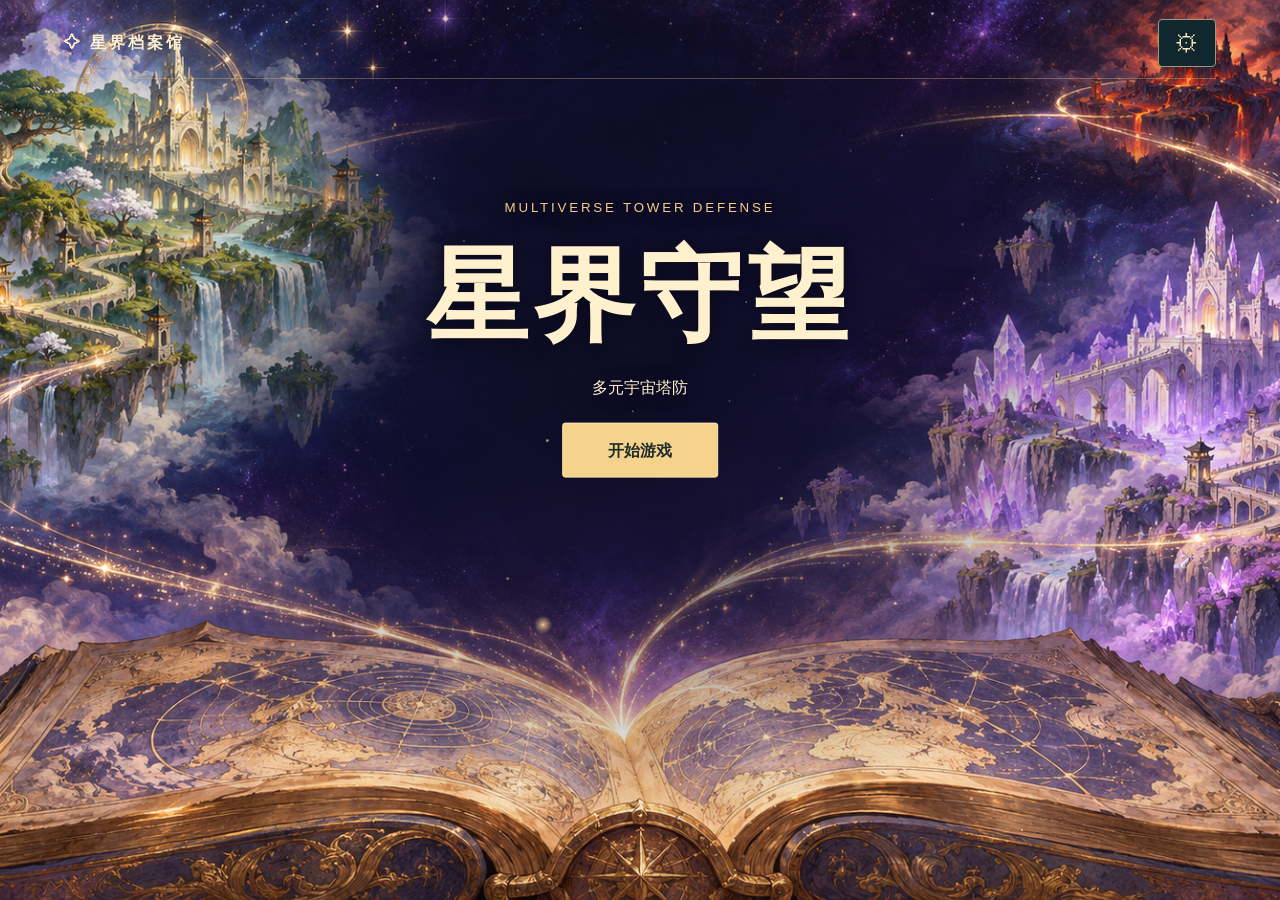
==== index.html @ bb1e2ad7 "将阴阳五行的十枚纹样与传统十天干对应" ====
<!doctype html>
<html lang="zh-CN"><meta charset="utf-8"><meta name="viewport" content="width=device-width,initial-scale=1"><title>星界守望 · 多元宇宙塔防</title>
<style>
*{box-sizing:border-box}body{margin:0;background:#0a1b20;color:#fff1ce;font:16px/1.6 "DM Sans","Microsoft YaHei",sans-serif}button{font:inherit;cursor:pointer}button:focus-visible,input:focus-visible{outline:3px solid #63d6ed;outline-offset:4px}main{position:relative;isolation:isolate;min-height:100svh;display:grid;align-items:center;padding:6rem clamp(1.5rem,8vw,9rem);background:radial-gradient(ellipse at 50% 42%,#090b20a8,transparent 62%),url(multiverse.png) center/cover,#13353b;perspective:1400px}header,footer{position:absolute;left:5%;right:5%;display:flex;justify-content:space-between;align-items:center;z-index:3}header{top:1.2rem;border-bottom:1px solid #d8bf8459;padding-bottom:.7rem;letter-spacing:.18em}header button,.navbtn{background:#10282d;color:#f7e7bd;border:1px solid #9d997e;border-radius:4px;padding:.45rem 1rem}header button{font-size:1.5rem;line-height:1.3}small{letter-spacing:.21em;color:#f2ce87}h1,h2{font-family:"STSong","SimSun",serif;line-height:1.12}h1{font-size:clamp(3.6rem,8vw,8rem);margin:.2em 0;letter-spacing:.05em}h2{font-size:clamp(2.6rem,6vw,5rem);margin:.2em 0}.start{background:#f6d38d;color:#202c2b;padding:.85rem 2.8rem;border:1px solid #ffe6ac;border-radius:3px;font-weight:bold;margin-top:1rem}footer{bottom:1rem;font:13px monospace;letter-spacing:.15em}.book{position:relative;padding:clamp(1.5rem,5vw,5rem);border:3px double #998250;box-shadow:6px 6px #aaa08a,10px 10px #37372e,0 15px 60px #0008;background:linear-gradient(90deg,#a99570,#e7dab8 3%,#f3e8c9 47%,#d6c6a1 50%,#eddfbc 52%,#ede2c6);color:#253b38;min-height:55svh;display:grid;align-content:center}.book small{color:#665437}.entry{border:0;border-block:1px solid #96886b;background:transparent;color:inherit;text-align:left;padding:1rem 0;font-size:1.2rem}.illustrated{background:linear-gradient(90deg,#082129eb,transparent),url(science-era.png) center/cover;color:#fff1ce}.illustrated small{color:#ead29d}.navbtn:disabled{opacity:.4;cursor:default}dialog{background:#132e32;color:#f4e4c3;border:1px solid #bc9d67;width:min(90vw,360px);padding:1.7rem}dialog::backdrop{background:#07171dcc}dialog label{display:block;margin:1rem 0}input{width:100%;accent-color:#efc77c}output{float:right}dialog h2{font-size:2rem}[hidden]{display:none!important}@media(prefers-reduced-motion:reduce){*{animation:none!important}}@media(max-width:520px){main{background-position:63% center}.book{min-height:58svh}footer{bottom:1.5rem}}
#subjects{display:grid;grid-template-columns:repeat(2,minmax(0,1fr));gap:.6rem;max-width:33rem;margin:0}#subjects div{background:#09252de6;padding:.5rem .8rem;border-left:2px solid #d7bc7e}dt{color:#f2d28e}dd{margin:0;font-size:.87rem}.illustrated p{max-width:31rem;text-shadow:0 1px 4px #000}

#cover{text-align:center}.titles{position:absolute;bottom:calc(50% + 2.7rem);left:0;right:0;text-shadow:0 2px 18px #080919}.titles p{margin:.4rem}#start{position:absolute;left:50%;top:50%;transform:translate(-50%,-50%);margin:0;white-space:nowrap}
.book{border-radius:2% 4% 3% 2% / 3% 2% 3% 2%;box-shadow:0 3px #d6c8aa,0 5px #786750,0 7px #ddcfac,0 10px #463625,0 13px #302137,0 24px 38px #100c22aa}
#turnsheet{position:absolute;inset:0;width:100%;height:100%;pointer-events:none}
@media(max-height:500px){.titles h1{font-size:2.1rem}.titles small{display:none}.titles{bottom:calc(50% + 1.7rem)}}
.book.old-page{position:absolute;inset:0;min-height:0;box-shadow:none;pointer-events:none} .binding{place-content:center;background:linear-gradient(105deg,#1b1830,#36354e,#221b30);color:#efdcab;font:clamp(2rem,5vw,4rem) serif;border:5px double #9c8358}.old-page dl{display:grid;grid-template-columns:1fr 1fr;max-width:33rem;gap:.6rem;margin:0}.old-page dl div{background:#09252de6;padding:.5rem .8rem;border-left:2px solid #d7bc7e}
.wuxing{background:linear-gradient(90deg,#101e25ed 0%,#162a3270 50%,transparent 82%),url(yin-yang.png) center/cover;color:#fff0d3}.wuxing small{color:#f0c782}.wuxing p{max-width:27rem;text-shadow:0 1px 5px #122}.entry+.entry{border-top:0}

.book{padding-bottom:5.8rem}
.book-nav{position:absolute;bottom:1rem;left:clamp(.8rem,3vw,2.5rem);right:clamp(.8rem,3vw,2.5rem);display:grid;grid-template-columns:1fr auto 1fr;align-items:center;gap:.4rem}
.book-nav button:first-child{justify-self:start}.book-nav button:last-child{justify-self:end}.book-nav span{font:14px monospace}
.guard-row{display:flex;justify-content:flex-end;margin-top:1.25rem;align-self:end}.book:has(.guard-row:not([hidden])){align-content:stretch;grid-template-rows:auto auto auto auto 1fr}.guard{border:1px solid #f5ce80;border-radius:4px;background:#f2cf91;color:#242e30;font-weight:700;padding:.65rem 1.3rem}
@media(max-width:520px){.book-nav .navbtn{padding:.45rem .65rem}}
#starlight{position:absolute;inset:0;width:100%;height:100%;pointer-events:none}.titles,#start{z-index:1}

.sigil{width:1.65rem;height:1.65rem;flex:none;vertical-align:middle}
.illustrated dt{display:flex;align-items:center;gap:.55rem}.illustrated dd{padding-left:2.2rem}
.elements{width:min(100%,26rem);border-spacing:0;color:#fff1dc;background:#101f29e8;border:1px solid #a68c61;border-radius:4px;overflow:hidden}
.elements th,.elements td{width:50%;text-align:left;padding:.28rem .85rem}.elements th{font-family:serif;letter-spacing:.16em;border-bottom:1px solid #927f62}
.elements td{border-bottom:1px solid #ffffff19}.elements tr:last-child td{border-bottom:0}
.elements :is(td,th):first-child{color:#c1e6ef;border-right:1px solid #96836566}.elements :is(td,th):last-child{color:#ffda92}
.elements .sigil{margin-right:.65rem;width:1.4rem;height:1.4rem}
@media(max-width:520px){.illustrated dt{flex-wrap:wrap;gap:.25rem}.illustrated dd{padding-left:0}}

/* Keep effects on the illustration, beneath the controls and text. */
.book{isolation:isolate}
.chapter-art{display:none;position:absolute;inset:0;overflow:hidden;pointer-events:none;z-index:-1;border-radius:inherit}
.illustrated .chapter-art,.wuxing .chapter-art{display:block}
.chapter-art i{position:absolute;display:block}
.illustrated .chapter-art i{left:69%;top:22%;width:26%;height:13%;border:2px solid #99f5ff;box-shadow:0 0 14px #4fd8e7,inset 0 0 10px #7be3e9;border-radius:50%;animation:coil-pulse 3.8s ease-out infinite}
.illustrated .chapter-art i:nth-child(2){animation-delay:-1.25s}.illustrated .chapter-art i:nth-child(3){animation-delay:-2.5s}
@keyframes coil-pulse{0%{opacity:0;transform:scale(.18)}18%{opacity:.83}100%{opacity:0;transform:scale(1.45) translateY(-12%)}}
.wuxing .chapter-art i{width:84%;height:42%;left:25%;top:52%;background:radial-gradient(ellipse at center,#efe7d6a6,transparent 65%);filter:blur(9px);animation:valley-mist 12s ease-in-out infinite alternate}
.wuxing .chapter-art i:nth-child(2){left:46%;top:20%;height:32%;animation-delay:-5s}.wuxing .chapter-art i:nth-child(3){left:-20%;top:64%;animation-duration:16s;animation-delay:-9s}
@keyframes valley-mist{from{opacity:.26;transform:translate(-12%,9%) rotate(-9deg)}to{opacity:.85;transform:translate(13%,-10%) rotate(-16deg)}}
@media(prefers-reduced-motion:reduce){.chapter-art{display:none!important}}

.elements{background:linear-gradient(100deg,#142f2df2,#232823f5 48%,#302a23f5);border:3px double #a5956d}
.elements th{font-family:"STSong","SimSun",serif;font-size:1.1rem}
.elements .emblem{display:flex;gap:.65rem;align-items:center;font:600 1.05rem/1.2 "STSong","SimSun",serif}
.emblem svg{flex:none;width:2.65rem;height:2.65rem;padding:2px;border:1px solid #b4cbbc55;border-radius:50%;background:#99c8b50d}
.elements .emblem small{display:block;font:normal .77rem/1.45 "STSong","SimSun",serif;color:inherit;letter-spacing:.12em;opacity:.83}
.elements td:first-child{color:#c5e5cf}.elements td:last-child svg{border-color:#d9b97c66;background:#c798500d}
@media(max-width:520px){.elements td{padding:.28rem .45rem}.elements .emblem{gap:.35rem}.emblem svg{width:2.15rem;height:2.15rem}}
.elements caption{text-align:left;color:#fff0cc;font-family:serif;letter-spacing:.13em;padding:.3rem .8rem;background:#192b29ed}
</style>
<main><header><strong>✧ 星界档案馆</strong><button id="gear" aria-label="打开设置">⚙</button></header>
<section id="cover"><canvas id="starlight" aria-hidden="true"></canvas><div class="titles"><small>MULTIVERSE TOWER DEFENSE</small><h1>星界守望</h1><p>多元宇宙塔防</p></div><button class="start" id="start">开始游戏</button></section>
<section id="book" class="book" aria-live="polite" hidden><div class="chapter-art" aria-hidden="true"><i></i><i></i><i></i></div><small id="eyebrow"></small><h2 id="heading" tabindex="-1"></h2><p id="description"></p><dl id="subjects" hidden><div><dt><svg class="sigil" viewBox="0 0 32 32" fill="none" stroke="currentColor" stroke-width="1.6" stroke-linejoin="round" stroke-linecap="round" aria-hidden="true"><ellipse cx="16" cy="16" rx="14" ry="5" transform="rotate(-38 16 16)"/><ellipse cx="16" cy="16" rx="14" ry="5" transform="rotate(38 16 16)"/><circle cx="16" cy="16" r="2.3" fill="currentColor"/><circle cx="6" cy="7" r="2" fill="currentColor"/></svg><span>物理</span></dt><dd>电磁线圈塔</dd></div><div><dt><svg class="sigil" viewBox="0 0 32 32" fill="none" stroke="currentColor" stroke-width="1.6" stroke-linejoin="round" stroke-linecap="round" aria-hidden="true"><path d="M11 3h10m-8 0v10L5 26q-1 3 3 3h16q4 0 2-4l-8-12V3M9 21q4-3 8 0t6 0"/><circle cx="14" cy="24" r="1"/></svg><span>化学</span></dt><dd>晶格反应塔</dd></div><div><dt><svg class="sigil" viewBox="0 0 32 32" fill="none" stroke="currentColor" stroke-width="1.6" stroke-linejoin="round" stroke-linecap="round" aria-hidden="true"><path d="M9 3c0 12 14 14 14 26M23 3c0 12-14 14-14 26M10 6h12M12 10h8M12 22h8M10 26h12"/></svg><span>生物</span></dt><dd>共生树塔</dd></div><div><dt><svg class="sigil" viewBox="0 0 32 32" fill="none" stroke="currentColor" stroke-width="1.6" stroke-linejoin="round" stroke-linecap="round" aria-hidden="true"><rect x="7" y="7" width="18" height="18" rx="3"/><rect x="12" y="12" width="8" height="8"/><path d="M12 3v4m8-4v4M12 25v4m8-4v4M3 12h4m-4 8h4m18-8h4m-4 8h4"/></svg><span>计算机科学与技术</span></dt><dd>算法阵列塔</dd></div></dl><table class="elements" id="elements" aria-label="十天干与阴阳五行对照" hidden><caption>十天干 · 阴阳五行</caption><thead><tr><th scope="col">☾ 阴</th><th scope="col">☀ 阳</th></tr></thead><tbody><tr><td><span class="emblem"><svg viewBox="0 0 44 44" fill="none" stroke="currentColor" stroke-width="1.7" stroke-linecap="round" stroke-linejoin="round" aria-hidden="true"><path d="M9 34 27 16 12 34Z M26 17C17 17 18 9 23 10Q25 10 26 14C23 4 32 4 31 11Q30 14 28 15C36 9 39 17 32 19Q29 20 26 17Z M32 19v7m0 1v2"/></svg><span>辛金<small>阴金 · 银簪</small></span></span></td><td><span class="emblem"><svg viewBox="0 0 44 44" fill="none" stroke="currentColor" stroke-width="1.7" stroke-linecap="round" stroke-linejoin="round" aria-hidden="true"><path d="M17 11q0-7 5-7t5 7 M13 14q9-5 18 0l2 14 3 4q-14-4-28 0l3-5Z M13 18q9-4 18 0 M12 25q10-4 20 0 M20 31q2 7 5 0"/></svg><span>庚金<small>阳金 · 铜钟</small></span></span></td></tr>
<tr><td><span class="emblem"><svg viewBox="0 0 44 44" fill="none" stroke="currentColor" stroke-width="1.7" stroke-linecap="round" stroke-linejoin="round" aria-hidden="true"><path d="M8 12q13 4 27-6 M17 13q3 11-6 21 M23 12q6 9 0 19 M29 10q7 5 5 13 M18 18q-6 2-6 8 5-3 6-8Z M25 17q-4 3-3 8 4-3 3-8Z"/></svg><span>乙木<small>阴木 · 垂柳</small></span></span></td><td><span class="emblem"><svg viewBox="0 0 44 44" fill="none" stroke="currentColor" stroke-width="1.7" stroke-linecap="round" stroke-linejoin="round" aria-hidden="true"><path d="M17 37 22 8m-6 19 5 1m-4-11 6 1 M20 21q5-8 14-9-4 7-14 9Z M20 24Q10 21 8 15q9 1 12 9Z M23 12q4-6 10-7-2 5-10 7Z"/></svg><span>甲木<small>阳木 · 劲竹</small></span></span></td></tr>
<tr><td><span class="emblem"><svg viewBox="0 0 44 44" fill="none" stroke="currentColor" stroke-width="1.7" stroke-linecap="round" stroke-linejoin="round" aria-hidden="true"><path d="M21 6q-5 7-4 10a5 5 0 0 0 9-2q-1-3-5-8Z M15 23c-9 3 8 7 14 2 M9 25c-12 7 20 13 28 3 M14 34q9 3 17 0"/></svg><span>癸水<small>阴水 · 涟漪</small></span></span></td><td><span class="emblem"><svg viewBox="0 0 44 44" fill="none" stroke="currentColor" stroke-width="1.7" stroke-linecap="round" stroke-linejoin="round" aria-hidden="true"><path d="M5 32q9 1 13-12 4-13 16-10-9 0-8 8 1 7 10 4-5 8-14 4 M5 36q9 1 15-8 6 6 17 0 M11 27q3-3 5-9 M30 14q4-3 7 0"/></svg><span>壬水<small>阳水 · 潮头</small></span></span></td></tr>
<tr><td><span class="emblem"><svg viewBox="0 0 44 44" fill="none" stroke="currentColor" stroke-width="1.7" stroke-linecap="round" stroke-linejoin="round" aria-hidden="true"><path d="M10 25q12 3 24-2-2 9-12 10-9-1-12-8Z M21 33v3m-6 1h14 M21 24c-8-5 3-10 2-17 7 6 4 11 1 14q0-4-2-5-3 4-1 8Z"/></svg><span>丁火<small>阴火 · 灯焰</small></span></span></td><td><span class="emblem"><svg viewBox="0 0 44 44" fill="none" stroke="currentColor" stroke-width="1.7" stroke-linecap="round" stroke-linejoin="round" aria-hidden="true"><path d="M12 25a10 10 0 1 1 20 0 M22 4v4M8 11l3 3m25-3-3 3 M5 21h4m26 0h4 M6 28q9-4 16 0t16 0 M10 33q7-3 13 0t11 0"/></svg><span>丙火<small>阳火 · 日轮</small></span></span></td></tr>
<tr><td><span class="emblem"><svg viewBox="0 0 44 44" fill="none" stroke="currentColor" stroke-width="1.7" stroke-linecap="round" stroke-linejoin="round" aria-hidden="true"><path d="M5 26q6-5 12-5t10-5q4-4 10-3 M5 30q9-6 16-5 6 0 10-5l6-2 M8 34q8-5 17-5 6 0 11-5 M11 19q8-1 13-7l6-2"/></svg><span>己土<small>阴土 · 梯田</small></span></span></td><td><span class="emblem"><svg viewBox="0 0 44 44" fill="none" stroke="currentColor" stroke-width="1.7" stroke-linecap="round" stroke-linejoin="round" aria-hidden="true"><path d="M4 32 15 18l4 5L27 8l14 24 M12 22l3 1 2-2 M22 18l4-2 2 3 2-4 M18 32l7-11 M7 35q10-3 19-1t11 0"/></svg><span>戊土<small>阳土 · 叠嶂</small></span></span></td></tr></tbody></table><button class="entry" id="entry">第一平行宇宙 · 科学纪元</button><button class="entry" id="secondEntry">第二平行宇宙 · 阴阳五行</button><div class="guard-row" hidden><button id="guard" class="guard"></button></div><nav class="book-nav" aria-label="图鉴翻页"><button class="navbtn" id="prev" hidden>上一页</button><span id="counter">宇宙图鉴 ／ 封面</span><button class="navbtn" id="next" hidden>下一页</button></nav></section>
<dialog id="guardDialog" aria-labelledby="guardTitle"><h2 id="guardTitle"></h2><p>本纪元的防守关卡正在筹备中。</p><form method="dialog"><button class="navbtn">返回图鉴</button></form></dialog>
<dialog id="settings"><h2>设置</h2><label>音效音量 <output id="volText"></output><input type="range" id="volume" min="0" max="100"></label><label>画面亮度 <output id="lightText"></output><input type="range" id="brightness" min="45" max="120"></label><form method="dialog"><button class="navbtn">完成</button></form></dialog></main>
<script>
const byId = id => document.getElementById(id);
const sky = byId('starlight');
const skyContext = sky.getContext('2d');
const reducedMotion = matchMedia('(prefers-reduced-motion: reduce)');
const stars = Array.from({length:75}, () => ({
  x:Math.random(), y:Math.random(), phase:Math.random()*Math.PI*2, size:.6+Math.random()*1.1
}));
let skyFrame = 0;
function animateSky(time) {
  const w=sky.clientWidth, h=sky.clientHeight;
  const ratio=Math.min(devicePixelRatio || 1,2);
  if(sky.width!==Math.round(w*ratio) || sky.height!==Math.round(h*ratio)){
    sky.width=Math.round(w*ratio); sky.height=Math.round(h*ratio);
  }
  const ctx=skyContext, t=time/1000;
  ctx.setTransform(ratio,0,0,ratio,0,0);
  ctx.clearRect(0,0,w,h);
  ctx.fillStyle='#ffe6aa';
  for(const star of stars){
    ctx.globalAlpha=.36+.3*Math.sin(t*.75+star.phase);
    ctx.beginPath();
    ctx.arc(star.x*w+4*Math.sin(t*.13+star.phase),((star.y*h-t*(1+star.size))%h+h)%h,star.size,0,Math.PI*2);
    ctx.fill();
  }
  for(let i=0;i<3;i++){
    const u=(t*.047+i/3)%1;
    const x=w*(.13+.74*u), y=h*(.76-.11*Math.sin(u*Math.PI*2));
    const glow=ctx.createRadialGradient(x,y,0,x,y,9);
    glow.addColorStop(0,'#fff1c4');glow.addColorStop(.25,'#ffcf81ba');glow.addColorStop(1,'#ffce7900');
    ctx.fillStyle=glow;ctx.globalAlpha=Math.sin(Math.PI*u)*.9;ctx.fillRect(x-9,y-9,18,18);
  }
  ctx.globalAlpha=1;
  skyFrame=requestAnimationFrame(animateSky);
}
function updateSky(){
  cancelAnimationFrame(skyFrame);
  if(!skyContext) return;
  if(byId('cover').hidden || document.hidden || reducedMotion.matches){
    skyContext.clearRect(0,0,sky.width,sky.height);return;
  }
  skyFrame=requestAnimationFrame(animateSky);
}
document.addEventListener('visibilitychange',updateSky);
reducedMotion.addEventListener('change',updateSky);
updateSky();
const pages = [
  ['UNIVERSE INDEX', '平行宇宙目录', '选择一个宇宙，展开它的篇章。'],
  ['UNIVERSE Ⅰ', '科学纪元', '第一平行宇宙 · 高耸的感应塔捕捉星际电流，守护通往核心的最后一条航道。'],
  ['UNIVERSE Ⅱ', '阴阳五行', '第二平行宇宙 · 一黑一白两条水脉环山而过。金、木、水、火、土五座关隘沿岸而立，共守阵眼。'],
  ['NEXT UNIVERSE', '敬请期待', '下一座宇宙的星门尚未开启。']
];
let page = -1;
let audio;
function chime() {
  try {
    audio ??= new AudioContext();
    audio.resume().catch(() => {});
    const tone = audio.createOscillator(), gain = audio.createGain();
    tone.frequency.value = 392;
    gain.gain.setValueAtTime(Number(byId('volume').value) * .0009, audio.currentTime);
    gain.gain.linearRampToValueAtTime(0, audio.currentTime + .23);
    tone.connect(gain).connect(audio.destination);
    tone.start(); tone.stop(audio.currentTime + .24);
  } catch {}
}
// Keep the spread still. A diagonal fold travels from the lower corner
// across the old leaf; the narrow band along the fold is its curved underside.
let turning = false;
function curl(book, oldPage, forward) {
  if (matchMedia('(prefers-reduced-motion: reduce)').matches) return;
  const canvas = document.createElement('canvas');
  canvas.id = 'turnsheet';
  canvas.setAttribute('aria-hidden','true');
  oldPage.removeAttribute('id');
  oldPage.querySelectorAll('[id]').forEach(el => el.removeAttribute('id'));
  oldPage.inert = true;
  oldPage.hidden = false;
  oldPage.setAttribute('aria-hidden','true');
  oldPage.classList.add('old-page');
  book.append(oldPage, canvas);
  const ctx = canvas.getContext('2d');
  if (!ctx) { canvas.remove(); oldPage.remove(); return; }
  const w = book.clientWidth, h = book.clientHeight;
  const ratio = Math.min(devicePixelRatio || 1, 2);
  canvas.width = w * ratio; canvas.height = h * ratio;
  ctx.scale(ratio,ratio);
  turning = true;
  const start = performance.now();
  function draw(now) {
    const t = Math.min(1,(now-start)/900);
    const progress = t*t*(3-2*t);
    ctx.clearRect(0,0,w,h);
    ctx.save();
    if (!forward) { ctx.translate(w,0); ctx.scale(-1,1); }
    const tilt = Math.min(w*.32,h*.38);
    const bottom = w + tilt - (w + 2*tilt)*progress;
    const top = bottom + tilt;
    const curlWidth = Math.sin(Math.PI*t)*Math.min(115,w*.21);
    const x = v => forward ? v : w-v;
    const edge = [];
    for(let step=0;step<=20;step++){
      const u=step/20;
      const bx=(1-u)*(1-u)*top+2*(1-u)*u*(top-tilt*.12)+u*u*bottom;
      const by=(2*(1-u)*u*.56+u*u)*h;
      edge.push(x(bx)+'px '+by+'px');
    }
    oldPage.style.clipPath='polygon('+[x(0)+'px 0',...edge,x(0)+'px '+h+'px'].join(',')+')';
    if(curlWidth>0){
      const shade=ctx.createLinearGradient(top-curlWidth,0,top+12,tilt/h*(curlWidth+12));
      shade.addColorStop(0,'#ac9774');shade.addColorStop(.38,'#fff6d9');shade.addColorStop(.76,'#e6d7b3');shade.addColorStop(1,'#8c785e');
      ctx.beginPath();ctx.moveTo(top,0);ctx.quadraticCurveTo(top-tilt*.12,h*.56,bottom,h);
      ctx.quadraticCurveTo(bottom-curlWidth*.9,h*.98,bottom-curlWidth,h*.91);
      ctx.bezierCurveTo(top-curlWidth*1.25,h*.55,top-curlWidth*.9,h*.06,top,0);
      ctx.fillStyle=shade;ctx.shadowColor='#32251677';ctx.shadowBlur=12;ctx.shadowOffsetX=forward?6:-6;ctx.fill();
    }
    ctx.restore();
    if(t<1) requestAnimationFrame(draw); else { canvas.remove(); oldPage.remove(); turning=false; }
  }
  draw(start);
}
function show(index) {
  if (turning || index < -1 || index >= pages.length) return;
  const oldPage = byId('book').cloneNode(true);
  if(page === -1){oldPage.className='book binding';oldPage.textContent='星 界 守 望';}
  const forward = index > page;
  page = index; chime();
  const onCover = page === -1;
  byId('cover').hidden = !onCover;
  updateSky();
  for (const id of ['book','prev','next']) byId(id).hidden = onCover;
  byId('counter').textContent = onCover ? '宇宙图鉴 ／ 封面' : (page + 1) + ' ／ ' + pages.length;
  if (onCover) { byId('start').focus(); return; }
  ['eyebrow','heading','description'].forEach((id,i) => byId(id).textContent = pages[page][i]);
  byId('subjects').hidden = page !== 1;
  byId('elements').hidden = page !== 2;
  byId('entry').hidden = page !== 0;
  byId('secondEntry').hidden = page !== 0;
  const hasChapter = page === 1 || page === 2;
  byId('guard').parentElement.hidden = !hasChapter;
  byId('guard').textContent = hasChapter ? '守护' + pages[page][1] : '';
  byId('next').disabled = page === pages.length - 1;
  byId('prev').textContent = page === 0 ? '返回封面' : '上一页';
  const book = byId('book');
  book.className = ['book', 'book illustrated', 'book wuxing', 'book'][page];
  curl(book, oldPage, forward);
  byId('heading').focus({preventScroll:true});
}
byId('start').onclick = () => show(0);
byId('entry').onclick = () => show(1);
byId('secondEntry').onclick = () => show(2);
byId('prev').onclick = () => show(page - 1);
byId('next').onclick = () => show(page + 1);
byId('guard').onclick = () => {
  if (turning) return;
  byId('guardTitle').textContent = byId('guard').textContent;
  byId('guardDialog').showModal();
};
byId('gear').onclick = () => byId('settings').showModal();
for (const [id, output, initial] of [['volume','volText',55],['brightness','lightText',100]]) {
  const slider = byId(id);
  slider.value = initial;
  try { slider.value = localStorage.getItem('atlas.' + id) ?? initial; } catch {}
  function apply() {
    byId(output).textContent = slider.value + '%';
    if (id === 'brightness') document.documentElement.style.filter = 'brightness(' + slider.value + '%)';
  }
  apply();
  slider.oninput = () => { apply(); try { localStorage.setItem('atlas.' + id, slider.value); } catch {} };
}
byId('volume').onchange = chime;
</script></html>
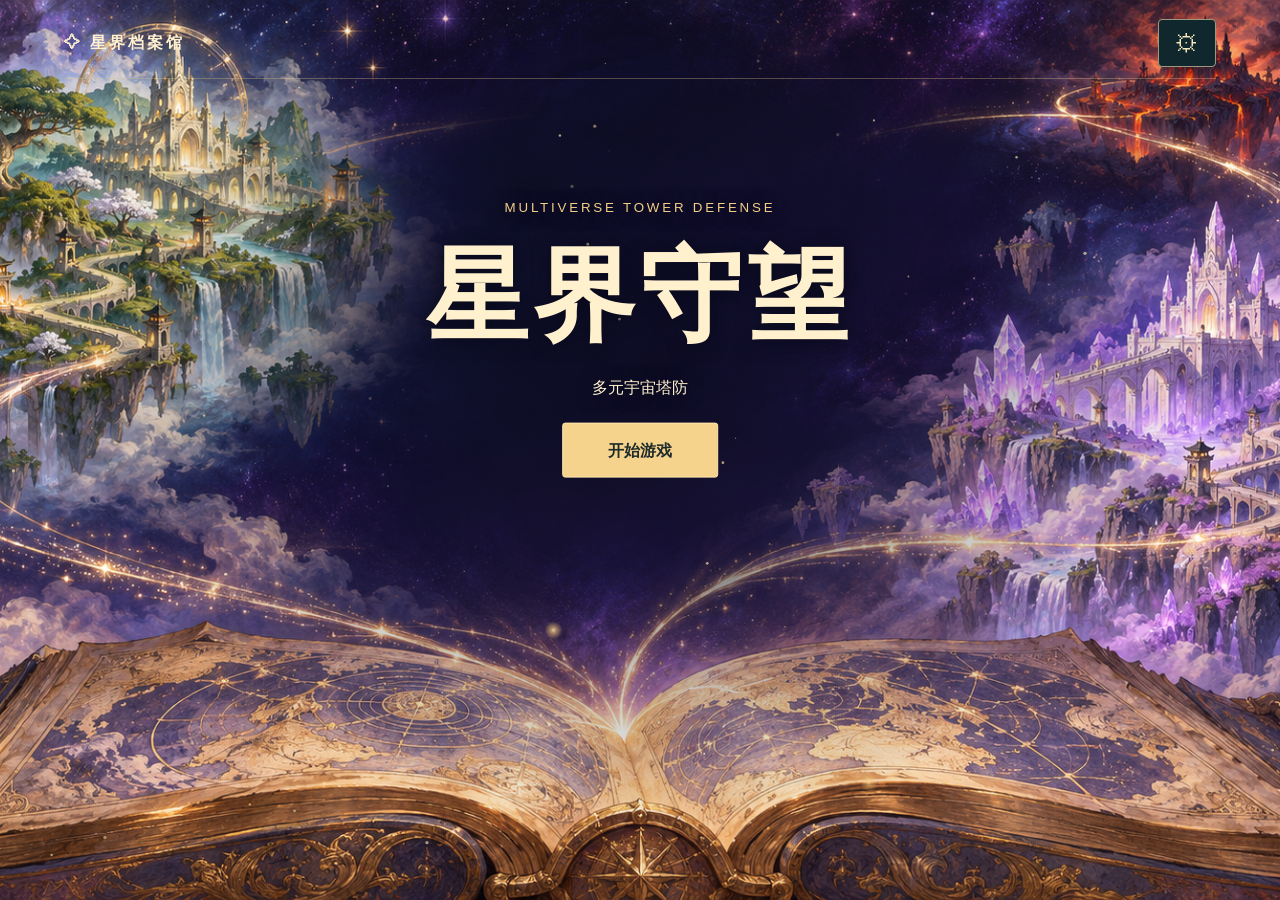
==== commit f500cd7c: "让阴阳五行山水封面缓慢推移并增强分层云雾" ====
--- a/index.html
+++ b/index.html
@@ -48,6 +48,11 @@
 .elements td:first-child{color:#c5e5cf}.elements td:last-child svg{border-color:#d9b97c66;background:#c798500d}
 @media(max-width:520px){.elements td{padding:.28rem .45rem}.elements .emblem{gap:.35rem}.emblem svg{width:2.15rem;height:2.15rem}}
 .elements caption{text-align:left;color:#fff0cc;font-family:serif;letter-spacing:.13em;padding:.3rem .8rem;background:#192b29ed}
+
+.wuxing .chapter-art::before{content:"";position:absolute;inset:-6%;background:linear-gradient(90deg,#101e25ed,#162a3250 51%,transparent 82%),url(yin-yang.png) center/cover;animation:mountain-pan 9s ease-in-out infinite alternate}
+@keyframes mountain-pan{from{transform:translate(-2%,1%) scale(1)}to{transform:translate(2%,-1%) scale(1.085)}}
+.wuxing .chapter-art i{top:47%;height:24%;width:85%;filter:blur(5px);background:radial-gradient(ellipse at 25% 58%,#edf2e5af,transparent 42%),radial-gradient(ellipse at 62% 46%,#fff3d5ab,transparent 49%);animation-duration:7s}
+.wuxing .chapter-art i:nth-child(2){top:23%;height:17%}.wuxing .chapter-art i:nth-child(3){top:68%;height:22%}
 </style>
 <main><header><strong>✧ 星界档案馆</strong><button id="gear" aria-label="打开设置">⚙</button></header>
 <section id="cover"><canvas id="starlight" aria-hidden="true"></canvas><div class="titles"><small>MULTIVERSE TOWER DEFENSE</small><h1>星界守望</h1><p>多元宇宙塔防</p></div><button class="start" id="start">开始游戏</button></section>
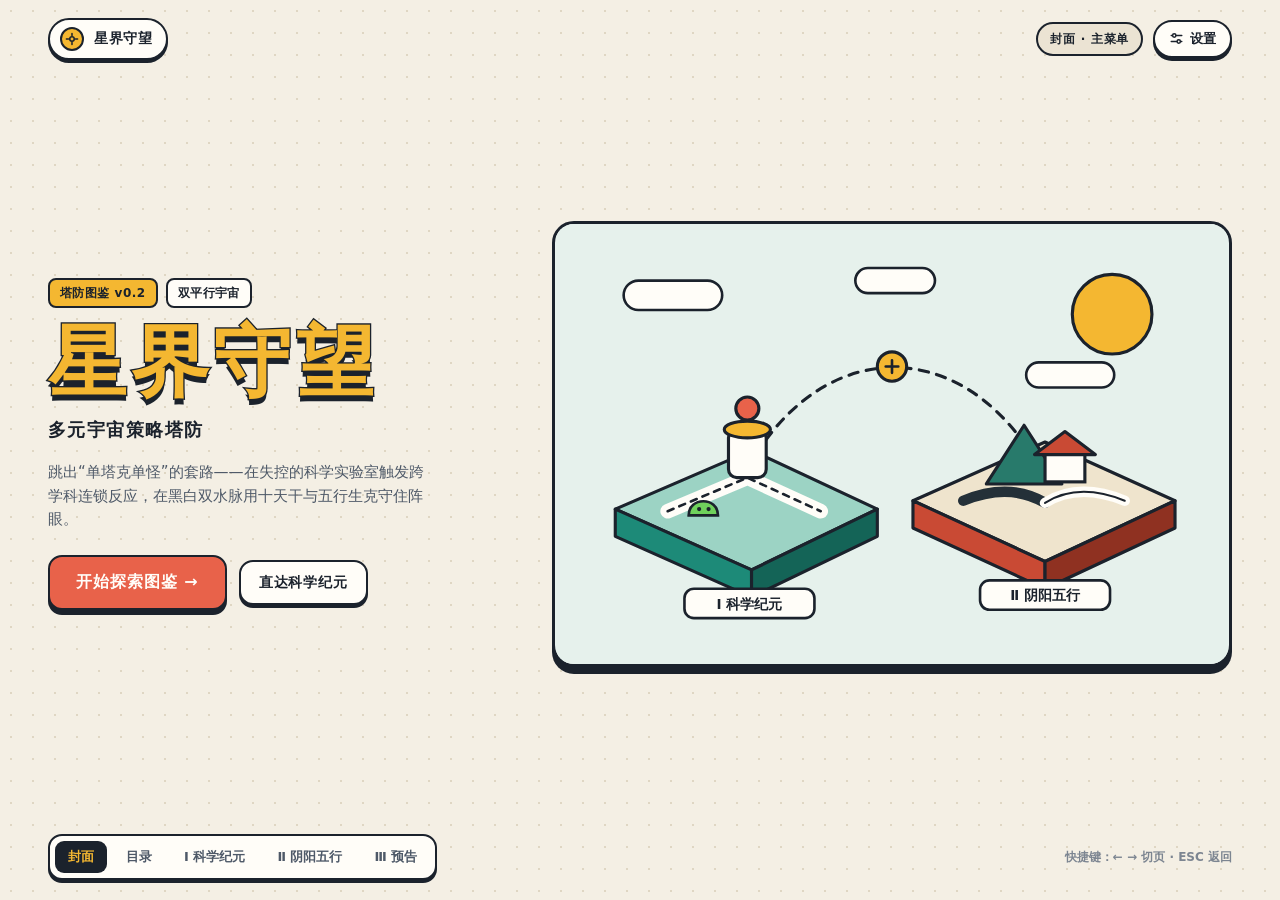
==== commit 235f9ad0: "Add files via upload" ====
--- a/index.html
+++ b/index.html
@@ -1,237 +1,1681 @@
 <!doctype html>
-<html lang="zh-CN"><meta charset="utf-8"><meta name="viewport" content="width=device-width,initial-scale=1"><title>星界守望 · 多元宇宙塔防</title>
+<html lang="zh-CN">
+<head>
+<meta charset="utf-8">
+<meta name="viewport" content="width=device-width,initial-scale=1">
+<title>星界守望 · 多元宇宙塔防</title>
 <style>
-*{box-sizing:border-box}body{margin:0;background:#0a1b20;color:#fff1ce;font:16px/1.6 "DM Sans","Microsoft YaHei",sans-serif}button{font:inherit;cursor:pointer}button:focus-visible,input:focus-visible{outline:3px solid #63d6ed;outline-offset:4px}main{position:relative;isolation:isolate;min-height:100svh;display:grid;align-items:center;padding:6rem clamp(1.5rem,8vw,9rem);background:radial-gradient(ellipse at 50% 42%,#090b20a8,transparent 62%),url(multiverse.png) center/cover,#13353b;perspective:1400px}header,footer{position:absolute;left:5%;right:5%;display:flex;justify-content:space-between;align-items:center;z-index:3}header{top:1.2rem;border-bottom:1px solid #d8bf8459;padding-bottom:.7rem;letter-spacing:.18em}header button,.navbtn{background:#10282d;color:#f7e7bd;border:1px solid #9d997e;border-radius:4px;padding:.45rem 1rem}header button{font-size:1.5rem;line-height:1.3}small{letter-spacing:.21em;color:#f2ce87}h1,h2{font-family:"STSong","SimSun",serif;line-height:1.12}h1{font-size:clamp(3.6rem,8vw,8rem);margin:.2em 0;letter-spacing:.05em}h2{font-size:clamp(2.6rem,6vw,5rem);margin:.2em 0}.start{background:#f6d38d;color:#202c2b;padding:.85rem 2.8rem;border:1px solid #ffe6ac;border-radius:3px;font-weight:bold;margin-top:1rem}footer{bottom:1rem;font:13px monospace;letter-spacing:.15em}.book{position:relative;padding:clamp(1.5rem,5vw,5rem);border:3px double #998250;box-shadow:6px 6px #aaa08a,10px 10px #37372e,0 15px 60px #0008;background:linear-gradient(90deg,#a99570,#e7dab8 3%,#f3e8c9 47%,#d6c6a1 50%,#eddfbc 52%,#ede2c6);color:#253b38;min-height:55svh;display:grid;align-content:center}.book small{color:#665437}.entry{border:0;border-block:1px solid #96886b;background:transparent;color:inherit;text-align:left;padding:1rem 0;font-size:1.2rem}.illustrated{background:linear-gradient(90deg,#082129eb,transparent),url(science-era.png) center/cover;color:#fff1ce}.illustrated small{color:#ead29d}.navbtn:disabled{opacity:.4;cursor:default}dialog{background:#132e32;color:#f4e4c3;border:1px solid #bc9d67;width:min(90vw,360px);padding:1.7rem}dialog::backdrop{background:#07171dcc}dialog label{display:block;margin:1rem 0}input{width:100%;accent-color:#efc77c}output{float:right}dialog h2{font-size:2rem}[hidden]{display:none!important}@media(prefers-reduced-motion:reduce){*{animation:none!important}}@media(max-width:520px){main{background-position:63% center}.book{min-height:58svh}footer{bottom:1.5rem}}
-#subjects{display:grid;grid-template-columns:repeat(2,minmax(0,1fr));gap:.6rem;max-width:33rem;margin:0}#subjects div{background:#09252de6;padding:.5rem .8rem;border-left:2px solid #d7bc7e}dt{color:#f2d28e}dd{margin:0;font-size:.87rem}.illustrated p{max-width:31rem;text-shadow:0 1px 4px #000}
-
-#cover{text-align:center}.titles{position:absolute;bottom:calc(50% + 2.7rem);left:0;right:0;text-shadow:0 2px 18px #080919}.titles p{margin:.4rem}#start{position:absolute;left:50%;top:50%;transform:translate(-50%,-50%);margin:0;white-space:nowrap}
-.book{border-radius:2% 4% 3% 2% / 3% 2% 3% 2%;box-shadow:0 3px #d6c8aa,0 5px #786750,0 7px #ddcfac,0 10px #463625,0 13px #302137,0 24px 38px #100c22aa}
-#turnsheet{position:absolute;inset:0;width:100%;height:100%;pointer-events:none}
-@media(max-height:500px){.titles h1{font-size:2.1rem}.titles small{display:none}.titles{bottom:calc(50% + 1.7rem)}}
-.book.old-page{position:absolute;inset:0;min-height:0;box-shadow:none;pointer-events:none} .binding{place-content:center;background:linear-gradient(105deg,#1b1830,#36354e,#221b30);color:#efdcab;font:clamp(2rem,5vw,4rem) serif;border:5px double #9c8358}.old-page dl{display:grid;grid-template-columns:1fr 1fr;max-width:33rem;gap:.6rem;margin:0}.old-page dl div{background:#09252de6;padding:.5rem .8rem;border-left:2px solid #d7bc7e}
-.wuxing{background:linear-gradient(90deg,#101e25ed 0%,#162a3270 50%,transparent 82%),url(yin-yang.png) center/cover;color:#fff0d3}.wuxing small{color:#f0c782}.wuxing p{max-width:27rem;text-shadow:0 1px 5px #122}.entry+.entry{border-top:0}
-
-.book{padding-bottom:5.8rem}
-.book-nav{position:absolute;bottom:1rem;left:clamp(.8rem,3vw,2.5rem);right:clamp(.8rem,3vw,2.5rem);display:grid;grid-template-columns:1fr auto 1fr;align-items:center;gap:.4rem}
-.book-nav button:first-child{justify-self:start}.book-nav button:last-child{justify-self:end}.book-nav span{font:14px monospace}
-.guard-row{display:flex;justify-content:flex-end;margin-top:1.25rem;align-self:end}.book:has(.guard-row:not([hidden])){align-content:stretch;grid-template-rows:auto auto auto auto 1fr}.guard{border:1px solid #f5ce80;border-radius:4px;background:#f2cf91;color:#242e30;font-weight:700;padding:.65rem 1.3rem}
-@media(max-width:520px){.book-nav .navbtn{padding:.45rem .65rem}}
-#starlight{position:absolute;inset:0;width:100%;height:100%;pointer-events:none}.titles,#start{z-index:1}
-
-.sigil{width:1.65rem;height:1.65rem;flex:none;vertical-align:middle}
-.illustrated dt{display:flex;align-items:center;gap:.55rem}.illustrated dd{padding-left:2.2rem}
-.elements{width:min(100%,26rem);border-spacing:0;color:#fff1dc;background:#101f29e8;border:1px solid #a68c61;border-radius:4px;overflow:hidden}
-.elements th,.elements td{width:50%;text-align:left;padding:.28rem .85rem}.elements th{font-family:serif;letter-spacing:.16em;border-bottom:1px solid #927f62}
-.elements td{border-bottom:1px solid #ffffff19}.elements tr:last-child td{border-bottom:0}
-.elements :is(td,th):first-child{color:#c1e6ef;border-right:1px solid #96836566}.elements :is(td,th):last-child{color:#ffda92}
-.elements .sigil{margin-right:.65rem;width:1.4rem;height:1.4rem}
-@media(max-width:520px){.illustrated dt{flex-wrap:wrap;gap:.25rem}.illustrated dd{padding-left:0}}
-
-/* Keep effects on the illustration, beneath the controls and text. */
-.book{isolation:isolate}
-.chapter-art{display:none;position:absolute;inset:0;overflow:hidden;pointer-events:none;z-index:-1;border-radius:inherit}
-.illustrated .chapter-art,.wuxing .chapter-art{display:block}
-.chapter-art i{position:absolute;display:block}
-.illustrated .chapter-art i{left:69%;top:22%;width:26%;height:13%;border:2px solid #99f5ff;box-shadow:0 0 14px #4fd8e7,inset 0 0 10px #7be3e9;border-radius:50%;animation:coil-pulse 3.8s ease-out infinite}
-.illustrated .chapter-art i:nth-child(2){animation-delay:-1.25s}.illustrated .chapter-art i:nth-child(3){animation-delay:-2.5s}
-@keyframes coil-pulse{0%{opacity:0;transform:scale(.18)}18%{opacity:.83}100%{opacity:0;transform:scale(1.45) translateY(-12%)}}
-.wuxing .chapter-art i{width:84%;height:42%;left:25%;top:52%;background:radial-gradient(ellipse at center,#efe7d6a6,transparent 65%);filter:blur(9px);animation:valley-mist 12s ease-in-out infinite alternate}
-.wuxing .chapter-art i:nth-child(2){left:46%;top:20%;height:32%;animation-delay:-5s}.wuxing .chapter-art i:nth-child(3){left:-20%;top:64%;animation-duration:16s;animation-delay:-9s}
-@keyframes valley-mist{from{opacity:.26;transform:translate(-12%,9%) rotate(-9deg)}to{opacity:.85;transform:translate(13%,-10%) rotate(-16deg)}}
-@media(prefers-reduced-motion:reduce){.chapter-art{display:none!important}}
-
-.elements{background:linear-gradient(100deg,#142f2df2,#232823f5 48%,#302a23f5);border:3px double #a5956d}
-.elements th{font-family:"STSong","SimSun",serif;font-size:1.1rem}
-.elements .emblem{display:flex;gap:.65rem;align-items:center;font:600 1.05rem/1.2 "STSong","SimSun",serif}
-.emblem svg{flex:none;width:2.65rem;height:2.65rem;padding:2px;border:1px solid #b4cbbc55;border-radius:50%;background:#99c8b50d}
-.elements .emblem small{display:block;font:normal .77rem/1.45 "STSong","SimSun",serif;color:inherit;letter-spacing:.12em;opacity:.83}
-.elements td:first-child{color:#c5e5cf}.elements td:last-child svg{border-color:#d9b97c66;background:#c798500d}
-@media(max-width:520px){.elements td{padding:.28rem .45rem}.elements .emblem{gap:.35rem}.emblem svg{width:2.15rem;height:2.15rem}}
-.elements caption{text-align:left;color:#fff0cc;font-family:serif;letter-spacing:.13em;padding:.3rem .8rem;background:#192b29ed}
-
-.wuxing .chapter-art::before{content:"";position:absolute;inset:-6%;background:linear-gradient(90deg,#101e25ed,#162a3250 51%,transparent 82%),url(yin-yang.png) center/cover;animation:mountain-pan 9s ease-in-out infinite alternate}
-@keyframes mountain-pan{from{transform:translate(-2%,1%) scale(1)}to{transform:translate(2%,-1%) scale(1.085)}}
-.wuxing .chapter-art i{top:47%;height:24%;width:85%;filter:blur(5px);background:radial-gradient(ellipse at 25% 58%,#edf2e5af,transparent 42%),radial-gradient(ellipse at 62% 46%,#fff3d5ab,transparent 49%);animation-duration:7s}
-.wuxing .chapter-art i:nth-child(2){top:23%;height:17%}.wuxing .chapter-art i:nth-child(3){top:68%;height:22%}
+:root {
+  --bg: #f4efe4;
+  --bg-dot: #dfd6c3;
+  --card: #fffdf8;
+  --card-alt: #f8f3e8;
+  --ink: #1b222c;
+  --ink-soft: #4e5968;
+  --ink-mute: #7c8591;
+
+  /* Universe I: Playful Lab Palette */
+  --lab-teal: #1d8a78;
+  --lab-teal-soft: #e0f4ef;
+  --lab-amber: #f4b731;
+  --lab-coral: #e8624a;
+  --lab-blue: #3b7dd8;
+
+  /* Universe II: Modern Guochao Palette */
+  --wx-vermilion: #c94a34;
+  --wx-vermilion-soft: #fae7e2;
+  --wx-jade: #287a6b;
+  --wx-jade-soft: #e1f1ed;
+  --wx-ochre: #d89a2b;
+  --wx-ink: #243038;
+
+  --border: 2.5px solid var(--ink);
+  --shadow-sm: 0 3px 0 var(--ink);
+  --shadow-md: 0 5px 0 var(--ink);
+  --shadow-lg: 0 7px 0 var(--ink);
+  --radius-sm: 10px;
+  --radius-md: 16px;
+  --radius-lg: 22px;
+
+  --font-display: "Yuanti SC", "Hiragino Maru Gothic ProN", "SF Pro Rounded", "PingFang SC", "Microsoft YaHei", sans-serif;
+  --font-ui: "SF Pro Rounded", "PingFang SC", "Hiragino Sans GB", "Microsoft YaHei", system-ui, sans-serif;
+}
+
+*, *::before, *::after { box-sizing: border-box; }
+
+html, body {
+  margin: 0;
+  min-height: 100%;
+  background-color: var(--bg);
+  background-image: radial-gradient(var(--bg-dot) 1.4px, transparent 1.4px);
+  background-size: 22px 22px;
+  color: var(--ink);
+  font-family: var(--font-ui);
+  font-size: 15px;
+  line-height: 1.55;
+  -webkit-font-smoothing: antialiased;
+}
+
+button {
+  font: inherit;
+  color: inherit;
+  background: none;
+  border: 0;
+  padding: 0;
+  cursor: pointer;
+}
+
+button:focus-visible,
+input:focus-visible {
+  outline: 3px solid var(--lab-blue);
+  outline-offset: 2px;
+}
+
+[hidden] { display: none !important; }
+
+/* ---------- Shell ---------- */
+.app {
+  min-height: 100svh;
+  display: grid;
+  grid-template-rows: auto 1fr auto;
+  max-width: 1240px;
+  margin: 0 auto;
+  padding: 0 clamp(14px, 3vw, 28px);
+}
+
+/* ---------- Top Game HUD ---------- */
+.hud-top {
+  display: flex;
+  align-items: center;
+  justify-content: space-between;
+  gap: 12px;
+  padding: 18px 0 12px;
+}
+
+.brand-pill {
+  display: inline-flex;
+  align-items: center;
+  gap: 10px;
+  padding: 7px 14px 7px 10px;
+  background: var(--card);
+  border: var(--border);
+  border-radius: 999px;
+  box-shadow: var(--shadow-sm);
+  font-weight: 800;
+  font-size: 14px;
+  letter-spacing: 0.04em;
+  transition: transform 0.12s, box-shadow 0.12s;
+}
+
+.brand-pill:hover { transform: translateY(-1px); box-shadow: 0 4px 0 var(--ink); }
+.brand-pill:active { transform: translateY(2px); box-shadow: 0 1px 0 var(--ink); }
+
+.brand-dot {
+  width: 24px;
+  height: 24px;
+  border-radius: 50%;
+  background: var(--lab-amber);
+  border: 2px solid var(--ink);
+  display: grid;
+  place-items: center;
+}
+
+.brand-dot svg { width: 14px; height: 14px; }
+
+.hud-actions {
+  display: flex;
+  align-items: center;
+  gap: 10px;
+}
+
+.stage-chip {
+  padding: 6px 12px;
+  background: #ebe3d3;
+  border: 2px solid var(--ink);
+  border-radius: 999px;
+  font-size: 12px;
+  font-weight: 700;
+  letter-spacing: 0.06em;
+  color: var(--ink);
+}
+
+.btn-pill {
+  display: inline-flex;
+  align-items: center;
+  gap: 6px;
+  padding: 7px 14px;
+  background: var(--card);
+  border: var(--border);
+  border-radius: 999px;
+  box-shadow: var(--shadow-sm);
+  font-size: 13px;
+  font-weight: 700;
+  transition: transform 0.12s, box-shadow 0.12s, background 0.12s;
+}
+
+.btn-pill:hover { background: #fff7e2; transform: translateY(-1px); box-shadow: 0 4px 0 var(--ink); }
+.btn-pill:active { transform: translateY(2px); box-shadow: 0 1px 0 var(--ink); }
+.btn-pill svg { width: 15px; height: 15px; }
+
+/* ---------- Tactile Game Buttons ---------- */
+.btn-game {
+  display: inline-flex;
+  align-items: center;
+  justify-content: center;
+  gap: 8px;
+  padding: 13px 26px;
+  background: var(--lab-coral);
+  color: #fffdf8;
+  border: var(--border);
+  border-radius: 14px;
+  box-shadow: var(--shadow-md);
+  font-weight: 900;
+  font-size: 16px;
+  letter-spacing: 0.06em;
+  transition: transform 0.1s, box-shadow 0.1s, filter 0.1s;
+}
+
+.btn-game:hover { filter: brightness(1.05); transform: translateY(-1px); box-shadow: 0 6px 0 var(--ink); }
+.btn-game:active { transform: translateY(4px); box-shadow: 0 1px 0 var(--ink); }
+
+.btn-game.teal { background: var(--lab-teal); }
+.btn-game.vermilion { background: var(--wx-vermilion); }
+.btn-game.amber { background: var(--lab-amber); color: var(--ink); }
+.btn-game.ghost {
+  background: var(--card);
+  color: var(--ink);
+  padding: 10px 18px;
+  font-size: 14px;
+  box-shadow: var(--shadow-sm);
+}
+.btn-game.ghost:hover { background: #fff7e2; box-shadow: 0 4px 0 var(--ink); }
+.btn-game.ghost:active { transform: translateY(2px); box-shadow: 0 1px 0 var(--ink); }
+
+/* ---------- Main View Area ---------- */
+.view-wrap {
+  display: grid;
+  align-items: center;
+  padding: 8px 0 16px;
+}
+
+.screen {
+  animation: popIn 0.28s cubic-bezier(0.22, 1, 0.36, 1) both;
+}
+
+@keyframes popIn {
+  from { opacity: 0; transform: translateY(10px) scale(0.99); }
+  to { opacity: 1; transform: translateY(0) scale(1); }
+}
+
+/* ---------- Cover Screen ---------- */
+.cover-grid {
+  display: grid;
+  grid-template-columns: minmax(300px, 460px) 1fr;
+  gap: clamp(20px, 4vw, 44px);
+  align-items: center;
+}
+
+.cover-copy {
+  display: flex;
+  flex-direction: column;
+  align-items: flex-start;
+}
+
+.badge-row {
+  display: flex;
+  flex-wrap: wrap;
+  gap: 8px;
+  margin-bottom: 14px;
+}
+
+.tag-badge {
+  display: inline-flex;
+  align-items: center;
+  gap: 5px;
+  padding: 4px 10px;
+  border: 2px solid var(--ink);
+  border-radius: 8px;
+  font-size: 12px;
+  font-weight: 800;
+  letter-spacing: 0.04em;
+  background: var(--lab-amber);
+  color: var(--ink);
+}
+
+.tag-badge.soft { background: var(--card); }
+
+.hero-logo {
+  margin: 0;
+  font-family: var(--font-display);
+  font-weight: 900;
+  font-size: clamp(3.3rem, 6.8vw, 5.2rem);
+  line-height: 1.04;
+  letter-spacing: 0.06em;
+  color: var(--lab-amber);
+  -webkit-text-stroke: 2.6px var(--ink);
+  paint-order: stroke fill;
+  text-shadow: 0 6px 0 var(--ink);
+}
+
+.hero-sub {
+  margin: 12px 0 18px;
+  font-size: 18px;
+  font-weight: 800;
+  color: var(--ink);
+  letter-spacing: 0.08em;
+}
+
+.hero-desc {
+  margin: 0 0 24px;
+  color: var(--ink-soft);
+  font-size: 15px;
+  max-width: 390px;
+}
+
+.hero-cta-row {
+  display: flex;
+  flex-wrap: wrap;
+  gap: 12px;
+  align-items: center;
+}
+
+/* Handcrafted Cover Diorama Board */
+.diorama-frame {
+  position: relative;
+  background: #e9f2ee;
+  border: 3px solid var(--ink);
+  border-radius: var(--radius-lg);
+  box-shadow: var(--shadow-lg);
+  overflow: hidden;
+  aspect-ratio: 16 / 10.5;
+}
+
+.diorama-frame svg {
+  width: 100%;
+  height: 100%;
+  display: block;
+}
+
+.float-slow { animation: floatY 3.6s ease-in-out infinite; }
+.float-alt { animation: floatY 4.2s ease-in-out -1.6s infinite; }
+@keyframes floatY {
+  0%, 100% { transform: translateY(0px); }
+  50% { transform: translateY(-6px); }
+}
+
+/* ---------- Universe Select Screen ---------- */
+.section-top {
+  display: flex;
+  align-items: flex-end;
+  justify-content: space-between;
+  gap: 16px;
+  margin-bottom: 18px;
+}
+
+.section-top h2 {
+  margin: 0;
+  font-family: var(--font-display);
+  font-weight: 900;
+  font-size: clamp(1.9rem, 3.8vw, 2.6rem);
+  letter-spacing: 0.04em;
+  line-height: 1.1;
+}
+
+.section-top p {
+  margin: 0;
+  color: var(--ink-soft);
+  font-size: 14px;
+  font-weight: 600;
+}
+
+.world-cards {
+  display: grid;
+  grid-template-columns: repeat(3, minmax(0, 1fr));
+  gap: 18px;
+}
+
+.world-card {
+  display: flex;
+  flex-direction: column;
+  text-align: left;
+  background: var(--card);
+  border: 3px solid var(--ink);
+  border-radius: var(--radius-md);
+  box-shadow: var(--shadow-md);
+  overflow: hidden;
+  transition: transform 0.14s, box-shadow 0.14s;
+}
+
+.world-card:hover { transform: translateY(-3px); box-shadow: 0 8px 0 var(--ink); }
+.world-card:active { transform: translateY(2px); box-shadow: 0 2px 0 var(--ink); }
+
+.world-banner {
+  position: relative;
+  aspect-ratio: 16 / 9.5;
+  border-bottom: 3px solid var(--ink);
+  overflow: hidden;
+}
+
+.world-banner svg { width: 100%; height: 100%; display: block; }
+
+.world-num {
+  position: absolute;
+  top: 10px;
+  left: 10px;
+  padding: 3px 10px;
+  border: 2px solid var(--ink);
+  border-radius: 8px;
+  background: var(--card);
+  font-weight: 800;
+  font-size: 12px;
+  letter-spacing: 0.06em;
+}
+
+.world-body {
+  padding: 16px;
+  display: flex;
+  flex-direction: column;
+  flex: 1;
+}
+
+.world-body h3 {
+  margin: 0 0 6px;
+  font-family: var(--font-display);
+  font-weight: 900;
+  font-size: 1.5rem;
+  letter-spacing: 0.04em;
+}
+
+.world-body p {
+  margin: 0 0 14px;
+  font-size: 13.5px;
+  color: var(--ink-soft);
+  flex: 1;
+}
+
+.pill-list {
+  display: flex;
+  flex-wrap: wrap;
+  gap: 6px;
+  margin-bottom: 14px;
+}
+
+.mini-pill {
+  padding: 3px 8px;
+  border: 1.8px solid var(--ink);
+  border-radius: 7px;
+  font-size: 11.5px;
+  font-weight: 700;
+  background: var(--card-alt);
+}
+
+.mini-pill.teal { background: var(--lab-teal-soft); }
+.mini-pill.red { background: var(--wx-vermilion-soft); }
+
+.world-go {
+  display: flex;
+  align-items: center;
+  justify-content: space-between;
+  padding-top: 10px;
+  border-top: 2px dashed #d6cebe;
+  font-weight: 800;
+  font-size: 13.5px;
+}
+
+.world-card.locked {
+  background: #f1ece1;
+  opacity: 0.85;
+}
+
+/* ---------- Codex Chapter Layout (Universe I & II) ---------- */
+.codex-layout {
+  display: grid;
+  grid-template-columns: minmax(320px, 1.02fr) minmax(340px, 1fr);
+  gap: 20px;
+  align-items: stretch;
+}
+
+.board-panel {
+  display: flex;
+  flex-direction: column;
+  background: var(--card);
+  border: 3px solid var(--ink);
+  border-radius: var(--radius-lg);
+  box-shadow: var(--shadow-md);
+  overflow: hidden;
+}
+
+.board-header {
+  display: flex;
+  align-items: center;
+  justify-content: space-between;
+  gap: 12px;
+  padding: 14px 18px;
+  border-bottom: 3px solid var(--ink);
+  background: var(--lab-teal);
+  color: #fffdf8;
+}
+
+.board-header.wuxing-head {
+  background: var(--wx-vermilion);
+}
+
+.board-header h2 {
+  margin: 0;
+  font-family: var(--font-display);
+  font-weight: 900;
+  font-size: 1.65rem;
+  letter-spacing: 0.04em;
+  line-height: 1.1;
+}
+
+.board-header .sub-kicker {
+  font-size: 12px;
+  font-weight: 700;
+  opacity: 0.9;
+  letter-spacing: 0.08em;
+}
+
+.board-canvas {
+  position: relative;
+  flex: 1;
+  min-height: 290px;
+  background: #e8f4f0;
+  border-bottom: 3px solid var(--ink);
+}
+
+.board-canvas.wuxing-map {
+  background: #f5efe0;
+}
+
+.board-canvas svg {
+  width: 100%;
+  height: 100%;
+  display: block;
+}
+
+.board-footer {
+  padding: 14px 18px;
+  background: var(--card-alt);
+  display: flex;
+  align-items: center;
+  justify-content: space-between;
+  gap: 12px;
+}
+
+.board-lore {
+  margin: 0;
+  font-size: 13.5px;
+  color: var(--ink-soft);
+  font-weight: 600;
+}
+
+/* Right Codex Deck */
+.deck-panel {
+  display: flex;
+  flex-direction: column;
+  background: var(--card);
+  border: 3px solid var(--ink);
+  border-radius: var(--radius-lg);
+  box-shadow: var(--shadow-md);
+  padding: 16px;
+}
+
+.tab-bar {
+  display: grid;
+  grid-template-columns: repeat(3, 1fr);
+  gap: 8px;
+  margin-bottom: 14px;
+}
+
+.tab-pill {
+  padding: 8px 10px;
+  background: var(--card-alt);
+  border: 2px solid var(--ink);
+  border-radius: 10px;
+  font-weight: 800;
+  font-size: 13px;
+  transition: transform 0.1s, background 0.12s, box-shadow 0.1s;
+}
+
+.tab-pill:hover { background: #fff7e2; }
+
+.tab-pill[aria-selected="true"] {
+  background: var(--lab-amber);
+  box-shadow: 0 3px 0 var(--ink);
+  transform: translateY(-2px);
+}
+
+/* Cards inside Deck */
+.card-grid-2 {
+  display: grid;
+  grid-template-columns: repeat(2, minmax(0, 1fr));
+  gap: 10px;
+}
+
+.unit-card {
+  display: flex;
+  align-items: center;
+  gap: 10px;
+  padding: 10px 12px;
+  text-align: left;
+  background: var(--card-alt);
+  border: 2px solid var(--ink);
+  border-radius: 12px;
+  transition: transform 0.1s, box-shadow 0.1s, background 0.12s;
+}
+
+.unit-card.full { grid-column: 1 / -1; }
+
+.unit-card:hover { background: #fff8e6; }
+
+.unit-card[aria-pressed="true"] {
+  background: #fff4d2;
+  box-shadow: 0 3px 0 var(--ink);
+  transform: translateY(-2px);
+}
+
+.unit-icon {
+  width: 40px;
+  height: 40px;
+  flex: none;
+  border-radius: 10px;
+  border: 2px solid var(--ink);
+  background: var(--card);
+  display: grid;
+  place-items: center;
+}
+
+.unit-icon svg { width: 24px; height: 24px; }
+.unit-icon.teal { background: var(--lab-teal-soft); color: #125c4f; }
+.unit-icon.amber { background: #fff1cc; color: #8c5a00; }
+.unit-icon.coral { background: #fde5df; color: #a1321f; }
+.unit-icon.blue { background: #e1ecfc; color: #1f4f96; }
+
+.unit-title {
+  display: block;
+  font-weight: 800;
+  font-size: 14.5px;
+  line-height: 1.2;
+}
+
+.unit-sub {
+  display: block;
+  font-size: 12px;
+  color: var(--ink-soft);
+  margin-top: 2px;
+}
+
+/* Reaction / Cycle Rules List */
+.combo-list {
+  display: flex;
+  flex-direction: column;
+  gap: 8px;
+}
+
+.combo-row {
+  display: flex;
+  align-items: center;
+  justify-content: space-between;
+  gap: 10px;
+  padding: 9px 12px;
+  background: var(--card-alt);
+  border: 2px solid var(--ink);
+  border-radius: 12px;
+  font-size: 13px;
+}
+
+.combo-eq {
+  font-weight: 800;
+  white-space: nowrap;
+}
+
+.combo-res {
+  color: var(--ink-soft);
+  font-weight: 600;
+  text-align: right;
+}
+
+/* Wuxing 10-Stems Compact Game Grid */
+.stems-header {
+  display: grid;
+  grid-template-columns: 32px 1fr 1fr;
+  gap: 8px;
+  margin-bottom: 6px;
+  font-size: 12px;
+  font-weight: 800;
+  color: var(--ink-soft);
+  padding: 0 2px;
+}
+
+.stems-grid {
+  display: flex;
+  flex-direction: column;
+  gap: 6px;
+}
+
+.stem-line {
+  display: grid;
+  grid-template-columns: 32px 1fr 1fr;
+  gap: 8px;
+  align-items: stretch;
+}
+
+.wx-chip {
+  display: grid;
+  place-items: center;
+  border: 2px solid var(--ink);
+  border-radius: 9px;
+  background: var(--card-alt);
+  font-family: var(--font-display);
+  font-weight: 900;
+  font-size: 15px;
+}
+
+.stem-tile {
+  display: flex;
+  align-items: center;
+  gap: 8px;
+  padding: 5px 9px;
+  text-align: left;
+  border: 2px solid var(--ink);
+  border-radius: 10px;
+  background: var(--card);
+  transition: transform 0.1s, box-shadow 0.1s, background 0.12s;
+}
+
+.stem-tile.yin { background: #edf7f4; }
+.stem-tile.yang { background: #fdf1e6; }
+
+.stem-tile:hover { filter: brightness(0.98); }
+
+.stem-tile[aria-pressed="true"] {
+  background: var(--lab-amber);
+  box-shadow: 0 3px 0 var(--ink);
+  transform: translateY(-2px);
+}
+
+.stem-tile svg {
+  width: 28px;
+  height: 28px;
+  flex: none;
+  color: var(--ink);
+}
+
+.stem-name {
+  display: block;
+  font-weight: 800;
+  font-size: 13.5px;
+  line-height: 1.15;
+}
+
+.stem-tag {
+  display: block;
+  font-size: 11px;
+  color: var(--ink-soft);
+}
+
+/* Inspector Box */
+.inspector {
+  margin-top: auto;
+  padding-top: 12px;
+}
+
+.inspector-box {
+  padding: 12px 14px;
+  background: #1b222c;
+  color: #fffdf8;
+  border: 2.5px solid var(--ink);
+  border-radius: 14px;
+  min-height: 82px;
+}
+
+.inspector-top {
+  display: flex;
+  align-items: center;
+  justify-content: space-between;
+  gap: 8px;
+  margin-bottom: 4px;
+}
+
+.inspector-title {
+  font-weight: 800;
+  font-size: 14.5px;
+  color: var(--lab-amber);
+}
+
+.inspector-tag {
+  padding: 2px 8px;
+  border-radius: 6px;
+  background: rgba(255, 255, 255, 0.12);
+  font-size: 11px;
+  font-weight: 700;
+  color: #e4ebf2;
+}
+
+.inspector-desc {
+  margin: 0;
+  font-size: 13px;
+  color: #d6dde6;
+  line-height: 1.55;
+}
+
+.deck-foot {
+  display: flex;
+  align-items: center;
+  justify-content: space-between;
+  gap: 10px;
+  margin-top: 12px;
+}
+
+/* ---------- Next Universe ---------- */
+.next-card {
+  max-width: 520px;
+  margin: 0 auto;
+  text-align: center;
+  padding: 36px 28px;
+  background: var(--card);
+  border: 3px solid var(--ink);
+  border-radius: var(--radius-lg);
+  box-shadow: var(--shadow-lg);
+}
+
+.next-card h2 {
+  margin: 12px 0 8px;
+  font-family: var(--font-display);
+  font-weight: 900;
+  font-size: 2rem;
+}
+
+.next-card p {
+  margin: 0 0 22px;
+  color: var(--ink-soft);
+}
+
+/* ---------- Bottom Navigation Dock ---------- */
+.hud-bottom {
+  display: flex;
+  align-items: center;
+  justify-content: space-between;
+  gap: 12px;
+  padding: 10px 0 20px;
+}
+
+.dock {
+  display: inline-flex;
+  align-items: center;
+  gap: 6px;
+  padding: 5px;
+  background: var(--card);
+  border: var(--border);
+  border-radius: 14px;
+  box-shadow: var(--shadow-sm);
+}
+
+.dock-btn {
+  padding: 6px 13px;
+  border-radius: 9px;
+  font-size: 13px;
+  font-weight: 800;
+  color: var(--ink-soft);
+  transition: background 0.12s, color 0.12s;
+}
+
+.dock-btn:hover { background: var(--card-alt); color: var(--ink); }
+
+.dock-btn[aria-current="page"] {
+  background: var(--ink);
+  color: var(--lab-amber);
+}
+
+.kbd-hint {
+  font-size: 12px;
+  font-weight: 700;
+  color: var(--ink-mute);
+}
+
+/* ---------- Modals ---------- */
+dialog {
+  padding: 0;
+  width: min(92vw, 400px);
+  background: var(--card);
+  color: var(--ink);
+  border: 3px solid var(--ink);
+  border-radius: var(--radius-md);
+  box-shadow: 0 10px 0 var(--ink);
+}
+
+dialog::backdrop {
+  background: rgba(27, 34, 44, 0.58);
+}
+
+.modal-head {
+  display: flex;
+  align-items: center;
+  justify-content: space-between;
+  padding: 14px 18px;
+  background: var(--lab-amber);
+  border-bottom: 3px solid var(--ink);
+}
+
+.modal-head h2 {
+  margin: 0;
+  font-family: var(--font-display);
+  font-weight: 900;
+  font-size: 1.4rem;
+}
+
+.modal-x {
+  width: 30px;
+  height: 30px;
+  border-radius: 8px;
+  border: 2px solid var(--ink);
+  background: var(--card);
+  font-weight: 900;
+  display: grid;
+  place-items: center;
+}
+
+.modal-body {
+  padding: 18px;
+}
+
+.modal-body p {
+  margin: 0 0 16px;
+  color: var(--ink-soft);
+  font-size: 14.5px;
+}
+
+.slider-group {
+  display: block;
+  margin-bottom: 16px;
+}
+
+.slider-top {
+  display: flex;
+  justify-content: space-between;
+  font-weight: 800;
+  font-size: 13.5px;
+  margin-bottom: 8px;
+}
+
+input[type="range"] {
+  -webkit-appearance: none;
+  appearance: none;
+  width: 100%;
+  height: 8px;
+  background: #e5dcc9;
+  border: 2px solid var(--ink);
+  border-radius: 999px;
+}
+
+input[type="range"]::-webkit-slider-thumb {
+  -webkit-appearance: none;
+  appearance: none;
+  width: 20px;
+  height: 20px;
+  border-radius: 50%;
+  background: var(--lab-coral);
+  border: 2.5px solid var(--ink);
+  cursor: pointer;
+}
+
+.modal-foot {
+  display: flex;
+  justify-content: flex-end;
+}
+
+/* ---------- Responsive ---------- */
+@media (max-width: 960px) {
+  .cover-grid,
+  .codex-layout,
+  .world-cards {
+    grid-template-columns: 1fr;
+  }
+  .section-top {
+    flex-direction: column;
+    align-items: flex-start;
+  }
+}
+
+@media (max-width: 600px) {
+  .stage-chip, .kbd-hint { display: none; }
+  .card-grid-2 { grid-template-columns: 1fr; }
+  .hud-bottom { flex-direction: column; align-items: stretch; }
+  .dock { justify-content: space-between; overflow-x: auto; }
+}
+
+@media (prefers-reduced-motion: reduce) {
+  *, *::before, *::after {
+    animation: none !important;
+    transition: none !important;
+  }
+}
 </style>
-<main><header><strong>✧ 星界档案馆</strong><button id="gear" aria-label="打开设置">⚙</button></header>
-<section id="cover"><canvas id="starlight" aria-hidden="true"></canvas><div class="titles"><small>MULTIVERSE TOWER DEFENSE</small><h1>星界守望</h1><p>多元宇宙塔防</p></div><button class="start" id="start">开始游戏</button></section>
-<section id="book" class="book" aria-live="polite" hidden><div class="chapter-art" aria-hidden="true"><i></i><i></i><i></i></div><small id="eyebrow"></small><h2 id="heading" tabindex="-1"></h2><p id="description"></p><dl id="subjects" hidden><div><dt><svg class="sigil" viewBox="0 0 32 32" fill="none" stroke="currentColor" stroke-width="1.6" stroke-linejoin="round" stroke-linecap="round" aria-hidden="true"><ellipse cx="16" cy="16" rx="14" ry="5" transform="rotate(-38 16 16)"/><ellipse cx="16" cy="16" rx="14" ry="5" transform="rotate(38 16 16)"/><circle cx="16" cy="16" r="2.3" fill="currentColor"/><circle cx="6" cy="7" r="2" fill="currentColor"/></svg><span>物理</span></dt><dd>电磁线圈塔</dd></div><div><dt><svg class="sigil" viewBox="0 0 32 32" fill="none" stroke="currentColor" stroke-width="1.6" stroke-linejoin="round" stroke-linecap="round" aria-hidden="true"><path d="M11 3h10m-8 0v10L5 26q-1 3 3 3h16q4 0 2-4l-8-12V3M9 21q4-3 8 0t6 0"/><circle cx="14" cy="24" r="1"/></svg><span>化学</span></dt><dd>晶格反应塔</dd></div><div><dt><svg class="sigil" viewBox="0 0 32 32" fill="none" stroke="currentColor" stroke-width="1.6" stroke-linejoin="round" stroke-linecap="round" aria-hidden="true"><path d="M9 3c0 12 14 14 14 26M23 3c0 12-14 14-14 26M10 6h12M12 10h8M12 22h8M10 26h12"/></svg><span>生物</span></dt><dd>共生树塔</dd></div><div><dt><svg class="sigil" viewBox="0 0 32 32" fill="none" stroke="currentColor" stroke-width="1.6" stroke-linejoin="round" stroke-linecap="round" aria-hidden="true"><rect x="7" y="7" width="18" height="18" rx="3"/><rect x="12" y="12" width="8" height="8"/><path d="M12 3v4m8-4v4M12 25v4m8-4v4M3 12h4m-4 8h4m18-8h4m-4 8h4"/></svg><span>计算机科学与技术</span></dt><dd>算法阵列塔</dd></div></dl><table class="elements" id="elements" aria-label="十天干与阴阳五行对照" hidden><caption>十天干 · 阴阳五行</caption><thead><tr><th scope="col">☾ 阴</th><th scope="col">☀ 阳</th></tr></thead><tbody><tr><td><span class="emblem"><svg viewBox="0 0 44 44" fill="none" stroke="currentColor" stroke-width="1.7" stroke-linecap="round" stroke-linejoin="round" aria-hidden="true"><path d="M9 34 27 16 12 34Z M26 17C17 17 18 9 23 10Q25 10 26 14C23 4 32 4 31 11Q30 14 28 15C36 9 39 17 32 19Q29 20 26 17Z M32 19v7m0 1v2"/></svg><span>辛金<small>阴金 · 银簪</small></span></span></td><td><span class="emblem"><svg viewBox="0 0 44 44" fill="none" stroke="currentColor" stroke-width="1.7" stroke-linecap="round" stroke-linejoin="round" aria-hidden="true"><path d="M17 11q0-7 5-7t5 7 M13 14q9-5 18 0l2 14 3 4q-14-4-28 0l3-5Z M13 18q9-4 18 0 M12 25q10-4 20 0 M20 31q2 7 5 0"/></svg><span>庚金<small>阳金 · 铜钟</small></span></span></td></tr>
-<tr><td><span class="emblem"><svg viewBox="0 0 44 44" fill="none" stroke="currentColor" stroke-width="1.7" stroke-linecap="round" stroke-linejoin="round" aria-hidden="true"><path d="M8 12q13 4 27-6 M17 13q3 11-6 21 M23 12q6 9 0 19 M29 10q7 5 5 13 M18 18q-6 2-6 8 5-3 6-8Z M25 17q-4 3-3 8 4-3 3-8Z"/></svg><span>乙木<small>阴木 · 垂柳</small></span></span></td><td><span class="emblem"><svg viewBox="0 0 44 44" fill="none" stroke="currentColor" stroke-width="1.7" stroke-linecap="round" stroke-linejoin="round" aria-hidden="true"><path d="M17 37 22 8m-6 19 5 1m-4-11 6 1 M20 21q5-8 14-9-4 7-14 9Z M20 24Q10 21 8 15q9 1 12 9Z M23 12q4-6 10-7-2 5-10 7Z"/></svg><span>甲木<small>阳木 · 劲竹</small></span></span></td></tr>
-<tr><td><span class="emblem"><svg viewBox="0 0 44 44" fill="none" stroke="currentColor" stroke-width="1.7" stroke-linecap="round" stroke-linejoin="round" aria-hidden="true"><path d="M21 6q-5 7-4 10a5 5 0 0 0 9-2q-1-3-5-8Z M15 23c-9 3 8 7 14 2 M9 25c-12 7 20 13 28 3 M14 34q9 3 17 0"/></svg><span>癸水<small>阴水 · 涟漪</small></span></span></td><td><span class="emblem"><svg viewBox="0 0 44 44" fill="none" stroke="currentColor" stroke-width="1.7" stroke-linecap="round" stroke-linejoin="round" aria-hidden="true"><path d="M5 32q9 1 13-12 4-13 16-10-9 0-8 8 1 7 10 4-5 8-14 4 M5 36q9 1 15-8 6 6 17 0 M11 27q3-3 5-9 M30 14q4-3 7 0"/></svg><span>壬水<small>阳水 · 潮头</small></span></span></td></tr>
-<tr><td><span class="emblem"><svg viewBox="0 0 44 44" fill="none" stroke="currentColor" stroke-width="1.7" stroke-linecap="round" stroke-linejoin="round" aria-hidden="true"><path d="M10 25q12 3 24-2-2 9-12 10-9-1-12-8Z M21 33v3m-6 1h14 M21 24c-8-5 3-10 2-17 7 6 4 11 1 14q0-4-2-5-3 4-1 8Z"/></svg><span>丁火<small>阴火 · 灯焰</small></span></span></td><td><span class="emblem"><svg viewBox="0 0 44 44" fill="none" stroke="currentColor" stroke-width="1.7" stroke-linecap="round" stroke-linejoin="round" aria-hidden="true"><path d="M12 25a10 10 0 1 1 20 0 M22 4v4M8 11l3 3m25-3-3 3 M5 21h4m26 0h4 M6 28q9-4 16 0t16 0 M10 33q7-3 13 0t11 0"/></svg><span>丙火<small>阳火 · 日轮</small></span></span></td></tr>
-<tr><td><span class="emblem"><svg viewBox="0 0 44 44" fill="none" stroke="currentColor" stroke-width="1.7" stroke-linecap="round" stroke-linejoin="round" aria-hidden="true"><path d="M5 26q6-5 12-5t10-5q4-4 10-3 M5 30q9-6 16-5 6 0 10-5l6-2 M8 34q8-5 17-5 6 0 11-5 M11 19q8-1 13-7l6-2"/></svg><span>己土<small>阴土 · 梯田</small></span></span></td><td><span class="emblem"><svg viewBox="0 0 44 44" fill="none" stroke="currentColor" stroke-width="1.7" stroke-linecap="round" stroke-linejoin="round" aria-hidden="true"><path d="M4 32 15 18l4 5L27 8l14 24 M12 22l3 1 2-2 M22 18l4-2 2 3 2-4 M18 32l7-11 M7 35q10-3 19-1t11 0"/></svg><span>戊土<small>阳土 · 叠嶂</small></span></span></td></tr></tbody></table><button class="entry" id="entry">第一平行宇宙 · 科学纪元</button><button class="entry" id="secondEntry">第二平行宇宙 · 阴阳五行</button><div class="guard-row" hidden><button id="guard" class="guard"></button></div><nav class="book-nav" aria-label="图鉴翻页"><button class="navbtn" id="prev" hidden>上一页</button><span id="counter">宇宙图鉴 ／ 封面</span><button class="navbtn" id="next" hidden>下一页</button></nav></section>
-<dialog id="guardDialog" aria-labelledby="guardTitle"><h2 id="guardTitle"></h2><p>本纪元的防守关卡正在筹备中。</p><form method="dialog"><button class="navbtn">返回图鉴</button></form></dialog>
-<dialog id="settings"><h2>设置</h2><label>音效音量 <output id="volText"></output><input type="range" id="volume" min="0" max="100"></label><label>画面亮度 <output id="lightText"></output><input type="range" id="brightness" min="45" max="120"></label><form method="dialog"><button class="navbtn">完成</button></form></dialog></main>
+</head>
+<body>
+<div class="app">
+  <!-- 顶部 HUD -->
+  <header class="hud-top">
+    <button class="brand-pill" id="homeBtn" aria-label="返回封面">
+      <span class="brand-dot" aria-hidden="true">
+        <svg viewBox="0 0 20 20" fill="none" stroke="#1b222c" stroke-width="2.2" stroke-linecap="round">
+          <circle cx="10" cy="10" r="3.2"/>
+          <path d="M10 2v3M10 15v3M2 10h3M15 10h3"/>
+        </svg>
+      </span>
+      <span>星界守望</span>
+    </button>
+
+    <div class="hud-actions">
+      <span class="stage-chip" id="stageChip">封面 · 主菜单</span>
+      <button class="btn-pill" id="settingsBtn">
+        <svg viewBox="0 0 20 20" fill="none" stroke="currentColor" stroke-width="2" stroke-linecap="round" aria-hidden="true">
+          <path d="M3 6h14M3 14h14"/>
+          <circle cx="7" cy="6" r="2.2" fill="#fffdf8"/>
+          <circle cx="13" cy="14" r="2.2" fill="#fffdf8"/>
+        </svg>
+        <span>设置</span>
+      </button>
+    </div>
+  </header>
+
+  <!-- 主舞台 -->
+  <main class="view-wrap">
+    <!-- 1. 封面 -->
+    <section class="screen cover-grid" id="screen-cover">
+      <div class="cover-copy">
+        <div class="badge-row">
+          <span class="tag-badge">塔防图鉴 v0.2</span>
+          <span class="tag-badge soft">双平行宇宙</span>
+        </div>
+        <h1 class="hero-logo">星界守望</h1>
+        <p class="hero-sub">多元宇宙策略塔防</p>
+        <p class="hero-desc">跳出“单塔克单怪”的套路——在失控的科学实验室触发跨学科连锁反应，在黑白双水脉用十天干与五行生克守住阵眼。</p>
+        <div class="hero-cta-row">
+          <button class="btn-game" id="startBtn">开始探索图鉴 →</button>
+          <button class="btn-game ghost" data-go="science">直达科学纪元</button>
+        </div>
+      </div>
+
+      <!-- 手绘矢量微缩沙盘插画（取代 AI 风格壁纸） -->
+      <div class="diorama-frame" aria-hidden="true">
+        <svg viewBox="0 0 640 420" fill="none">
+          <!-- 天空与几何云 -->
+          <rect width="640" height="420" fill="#e6f1ec"/>
+          <circle cx="530" cy="86" r="38" fill="#f4b731" stroke="#1b222c" stroke-width="3"/>
+          <g fill="#fffdf8" stroke="#1b222c" stroke-width="2.5">
+            <rect x="64" y="54" width="94" height="28" rx="14"/>
+            <rect x="285" y="42" width="76" height="24" rx="12"/>
+            <rect x="448" y="132" width="84" height="24" rx="12"/>
+          </g>
+
+          <!-- 连接双宇宙的虚线传送弧 -->
+          <path d="M190 220 C 260 110, 380 110, 450 215" stroke="#1b222c" stroke-width="3" stroke-dasharray="9 8" stroke-linecap="round"/>
+          <circle cx="320" cy="136" r="14" fill="#f4b731" stroke="#1b222c" stroke-width="3"/>
+          <path d="M314 136h12M320 130v12" stroke="#1b222c" stroke-width="2.5" stroke-linecap="round"/>
+
+          <!-- 左侧：科学纪元浮岛（玩具实验室风） -->
+          <g class="float-slow">
+            <polygon points="56,272 186,216 306,272 186,330" fill="#9cd3c4" stroke="#1b222c" stroke-width="3" stroke-linejoin="round"/>
+            <polygon points="56,272 186,330 186,356 56,298" fill="#1d8a78" stroke="#1b222c" stroke-width="3" stroke-linejoin="round"/>
+            <polygon points="306,272 186,330 186,356 306,298" fill="#146457" stroke="#1b222c" stroke-width="3" stroke-linejoin="round"/>
+            <!-- 实验室小路 -->
+            <path d="M106 274 L182 242 L252 274" stroke="#fffdf8" stroke-width="14" stroke-linecap="round" stroke-linejoin="round"/>
+            <path d="M106 274 L182 242 L252 274" stroke="#1b222c" stroke-width="2.5" stroke-dasharray="6 6" stroke-linecap="round"/>
+            <!-- 电磁线圈塔 -->
+            <rect x="164" y="196" width="36" height="46" rx="8" fill="#fffdf8" stroke="#1b222c" stroke-width="3"/>
+            <ellipse cx="182" cy="196" rx="22" ry="8" fill="#f4b731" stroke="#1b222c" stroke-width="3"/>
+            <circle cx="182" cy="176" r="11" fill="#e8624a" stroke="#1b222c" stroke-width="3"/>
+            <!-- 小绿史莱姆 -->
+            <path d="M126 278 C126 260, 154 260, 154 278 Z" fill="#6fd15c" stroke="#1b222c" stroke-width="2.5"/>
+            <circle cx="136" cy="272" r="2" fill="#1b222c"/>
+            <circle cx="145" cy="272" r="2" fill="#1b222c"/>
+            <!-- 小标签 -->
+            <rect x="122" y="348" width="124" height="28" rx="9" fill="#fffdf8" stroke="#1b222c" stroke-width="2.5"/>
+            <text x="184" y="367" text-anchor="middle" fill="#1b222c" font-size="13" font-weight="800">Ⅰ 科学纪元</text>
+          </g>
+
+          <!-- 右侧：阴阳五行浮岛（现代国潮山水风） -->
+          <g class="float-alt">
+            <polygon points="340,264 466,208 590,264 466,322" fill="#efe4cd" stroke="#1b222c" stroke-width="3" stroke-linejoin="round"/>
+            <polygon points="340,264 466,322 466,348 340,290" fill="#c94a34" stroke="#1b222c" stroke-width="3" stroke-linejoin="round"/>
+            <polygon points="590,264 466,322 466,348 590,290" fill="#8f3121" stroke="#1b222c" stroke-width="3" stroke-linejoin="round"/>
+            <!-- 黑白双水脉 -->
+            <path d="M388 264 Q432 246 466 266" stroke="#243038" stroke-width="10" stroke-linecap="round"/>
+            <path d="M542 264 Q498 246 466 266" stroke="#fffdf8" stroke-width="10" stroke-linecap="round"/>
+            <path d="M542 264 Q498 246 466 266" stroke="#1b222c" stroke-width="2" stroke-linecap="round"/>
+            <!-- 青绿山峰与朱红小亭 -->
+            <polygon points="410,248 446,192 482,248" fill="#287a6b" stroke="#1b222c" stroke-width="3" stroke-linejoin="round"/>
+            <rect x="466" y="218" width="38" height="28" fill="#fffdf8" stroke="#1b222c" stroke-width="3"/>
+            <polygon points="456,220 485,198 514,220" fill="#c94a34" stroke="#1b222c" stroke-width="3" stroke-linejoin="round"/>
+            <!-- 小标签 -->
+            <rect x="404" y="340" width="124" height="28" rx="9" fill="#fffdf8" stroke="#1b222c" stroke-width="2.5"/>
+            <text x="466" y="359" text-anchor="middle" fill="#1b222c" font-size="13" font-weight="800">Ⅱ 阴阳五行</text>
+          </g>
+        </svg>
+      </div>
+    </section>
+
+    <!-- 2. 平行宇宙目录 -->
+    <section class="screen" id="screen-index" hidden>
+      <div class="section-top">
+        <div>
+          <h2 tabindex="-1">选择平行宇宙</h2>
+        </div>
+        <p>点击任意卡带进入对应宇宙的防御塔与怪物图鉴</p>
+      </div>
+
+      <div class="world-cards">
+        <!-- 宇宙 I -->
+        <button class="world-card" data-go="science">
+          <div class="world-banner" style="background:#dff2ec">
+            <span class="world-num">UNIVERSE I</span>
+            <svg viewBox="0 0 360 210" fill="none">
+              <rect width="360" height="210" fill="#dff2ec"/>
+              <path d="M0 154 Q90 120 180 150 T360 142 L360 210 L0 210 Z" fill="#9cd3c4" stroke="#1b222c" stroke-width="3"/>
+              <rect x="138" y="64" width="44" height="78" rx="10" fill="#fffdf8" stroke="#1b222c" stroke-width="3"/>
+              <ellipse cx="160" cy="68" rx="28" ry="9" fill="#f4b731" stroke="#1b222c" stroke-width="3"/>
+              <circle cx="160" cy="46" r="12" fill="#e8624a" stroke="#1b222c" stroke-width="3"/>
+              <!-- 烧杯与气泡 -->
+              <path d="M236 98h28l12 42a8 8 0 0 1-8 10h-36a8 8 0 0 1-8-10z" fill="#fffdf8" stroke="#1b222c" stroke-width="3"/>
+              <path d="M230 128h40l6 14a6 6 0 0 1-6 8h-40a6 6 0 0 1-6-8z" fill="#6fd15c" stroke="#1b222c" stroke-width="2.5"/>
+              <circle cx="252" cy="78" r="9" fill="#f4b731" stroke="#1b222c" stroke-width="2.5"/>
+              <circle cx="272" cy="64" r="6" fill="#e8624a" stroke="#1b222c" stroke-width="2.5"/>
+              <!-- 铁球 -->
+              <circle cx="84" cy="140" r="18" fill="#697585" stroke="#1b222c" stroke-width="3"/>
+              <circle cx="78" cy="134" r="4" fill="#fffdf8"/>
+            </svg>
+          </div>
+          <div class="world-body">
+            <h3>科学纪元</h3>
+            <p>实验室大事故导致实验品全线逃逸。组合电磁、化学、生物与算法塔，打出连锁反应。</p>
+            <div class="pill-list">
+              <span class="mini-pill teal">四大学科塔</span>
+              <span class="mini-pill">4 怪物 + 反应釜 Boss</span>
+              <span class="mini-pill">跨学科联动</span>
+            </div>
+            <div class="world-go"><span>打开图鉴</span><span>→</span></div>
+          </div>
+        </button>
+
+        <!-- 宇宙 II -->
+        <button class="world-card" data-go="wuxing">
+          <div class="world-banner" style="background:#f7efe0">
+            <span class="world-num">UNIVERSE II</span>
+            <svg viewBox="0 0 360 210" fill="none">
+              <rect width="360" height="210" fill="#f7efe0"/>
+              <circle cx="286" cy="54" r="24" fill="#c94a34" stroke="#1b222c" stroke-width="3"/>
+              <polygon points="24,180 112,72 200,180" fill="#287a6b" stroke="#1b222c" stroke-width="3" stroke-linejoin="round"/>
+              <polygon points="150,180 232,96 320,180" fill="#4aa08e" stroke="#1b222c" stroke-width="3" stroke-linejoin="round"/>
+              <!-- 双水脉 -->
+              <path d="M0 166 Q110 132 180 172" stroke="#243038" stroke-width="16" stroke-linecap="round"/>
+              <path d="M360 166 Q250 132 180 172" stroke="#fffdf8" stroke-width="16" stroke-linecap="round"/>
+              <path d="M360 166 Q250 132 180 172" stroke="#1b222c" stroke-width="2.5" stroke-linecap="round"/>
+              <!-- 小关隘 -->
+              <rect x="160" y="114" width="40" height="30" fill="#fffdf8" stroke="#1b222c" stroke-width="3"/>
+              <polygon points="148,116 180,92 212,116" fill="#c94a34" stroke="#1b222c" stroke-width="3" stroke-linejoin="round"/>
+            </svg>
+          </div>
+          <div class="world-body">
+            <h3>阴阳五行</h3>
+            <p>一黑一白双水脉环山而过。沿岸五座关隘演化十天干阴器与阳器，相生相克守阵眼。</p>
+            <div class="pill-list">
+              <span class="mini-pill red">十天干阴阳塔</span>
+              <span class="mini-pill">4 灵怪 + 太极炉 Boss</span>
+              <span class="mini-pill">生克连线</span>
+            </div>
+            <div class="world-go"><span>打开图鉴</span><span>→</span></div>
+          </div>
+        </button>
+
+        <!-- 宇宙 III -->
+        <button class="world-card locked" data-go="next">
+          <div class="world-banner" style="background:#ebe4d6">
+            <span class="world-num">UNIVERSE III</span>
+            <svg viewBox="0 0 360 210" fill="none">
+              <rect width="360" height="210" fill="#ebe4d6"/>
+              <circle cx="180" cy="105" r="54" fill="#fffdf8" stroke="#1b222c" stroke-width="3" stroke-dasharray="10 7"/>
+              <circle cx="180" cy="105" r="24" fill="#f4b731" stroke="#1b222c" stroke-width="3"/>
+              <path d="M180 93v24M168 105h24" stroke="#1b222c" stroke-width="3" stroke-linecap="round"/>
+            </svg>
+          </div>
+          <div class="world-body">
+            <h3>敬请期待</h3>
+            <p>下一座平行宇宙的星门尚在构筑中。先完成科学纪元与阴阳五行的防线部署。</p>
+            <div class="pill-list">
+              <span class="mini-pill">筹备中</span>
+              <span class="mini-pill">未解锁</span>
+            </div>
+            <div class="world-go"><span>查看进度</span><span>→</span></div>
+          </div>
+        </button>
+      </div>
+    </section>
+
+    <!-- 3. 科学纪元图鉴 -->
+    <section class="screen codex-layout" id="screen-science" hidden>
+      <!-- 左侧：手绘实验室路线微缩图 -->
+      <div class="board-panel">
+        <div class="board-header">
+          <div>
+            <div class="sub-kicker">UNIVERSE I · 第一平行宇宙</div>
+            <h2 tabindex="-1">科学纪元</h2>
+          </div>
+          <span class="tag-badge">实验室事故</span>
+        </div>
+
+        <div class="board-canvas" aria-hidden="true">
+          <svg viewBox="0 0 520 330" fill="none">
+            <rect width="520" height="330" fill="#e2f3ed"/>
+            <!-- 网格台面 -->
+            <path d="M0 66h520M0 132h520M0 198h520M0 264h520M104 0v330M208 0v330M312 0v330M416 0v330" stroke="#c8e4da" stroke-width="1.5"/>
+
+            <!-- 实验室S形航道 -->
+            <path d="M36 74 H210 Q254 74 254 118 V196 Q254 240 298 240 H448" stroke="#1b222c" stroke-width="38" stroke-linecap="round" stroke-linejoin="round"/>
+            <path d="M36 74 H210 Q254 74 254 118 V196 Q254 240 298 240 H448" stroke="#fffdf8" stroke-width="30" stroke-linecap="round" stroke-linejoin="round"/>
+            <path d="M36 74 H210 Q254 74 254 118 V196 Q254 240 298 240 H448" stroke="#b9d6cc" stroke-width="3" stroke-dasharray="10 10" stroke-linecap="round"/>
+
+            <!-- 起点：失控入口 -->
+            <rect x="18" y="50" width="48" height="48" rx="12" fill="#e8624a" stroke="#1b222c" stroke-width="3"/>
+            <text x="42" y="79" text-anchor="middle" fill="#fffdf8" font-size="13" font-weight="900">入口</text>
+
+            <!-- 终点：核心机器 -->
+            <rect x="422" y="206" width="72" height="68" rx="14" fill="#f4b731" stroke="#1b222c" stroke-width="3"/>
+            <circle cx="458" cy="234" r="14" fill="#fffdf8" stroke="#1b222c" stroke-width="2.5"/>
+            <circle cx="458" cy="234" r="6" fill="#1d8a78"/>
+            <text x="458" y="264" text-anchor="middle" fill="#1b222c" font-size="11.5" font-weight="900">核心机器</text>
+
+            <!-- 4 座学科塔位 -->
+            <g>
+              <rect x="128" y="114" width="54" height="54" rx="12" fill="#e0f4ef" stroke="#1b222c" stroke-width="3"/>
+              <text x="155" y="146" text-anchor="middle" fill="#1b222c" font-size="12" font-weight="800">物理塔</text>
+
+              <rect x="304" y="122" width="54" height="54" rx="12" fill="#fff1cc" stroke="#1b222c" stroke-width="3"/>
+              <text x="331" y="154" text-anchor="middle" fill="#1b222c" font-size="12" font-weight="800">化学塔</text>
+
+              <rect x="158" y="226" width="54" height="54" rx="12" fill="#e3f7dc" stroke="#1b222c" stroke-width="3"/>
+              <text x="185" y="258" text-anchor="middle" fill="#1b222c" font-size="12" font-weight="800">生物塔</text>
+
+              <rect x="332" y="26" width="54" height="54" rx="12" fill="#e1ecfc" stroke="#1b222c" stroke-width="3"/>
+              <text x="359" y="58" text-anchor="middle" fill="#1b222c" font-size="12" font-weight="800">算法塔</text>
+            </g>
+
+            <!-- 航道上的可爱小怪示意 -->
+            <g class="float-slow">
+              <!-- 绿史莱姆 -->
+              <path d="M108 82 C108 62, 138 62, 138 82 Z" fill="#6fd15c" stroke="#1b222c" stroke-width="2.5"/>
+              <circle cx="118" cy="75" r="2" fill="#1b222c"/>
+              <circle cx="128" cy="75" r="2" fill="#1b222c"/>
+            </g>
+            <!-- 失控铁球 -->
+            <circle cx="254" cy="148" r="14" fill="#64748b" stroke="#1b222c" stroke-width="2.8"/>
+            <circle cx="250" cy="143" r="3.5" fill="#fffdf8"/>
+            <!-- 不稳定气泡 -->
+            <g class="float-alt">
+              <circle cx="332" cy="240" r="12" fill="#f9826c" stroke="#1b222c" stroke-width="2.5"/>
+              <circle cx="328" cy="236" r="3" fill="#fffdf8"/>
+            </g>
+          </svg>
+        </div>
+
+        <div class="board-footer">
+          <p class="board-lore">核心玩法：不靠硬克，靠磁力甩击、火焰引爆与感染分裂连锁清场。</p>
+        </div>
+      </div>
+
+      <!-- 右侧：图鉴卡组 -->
+      <div class="deck-panel">
+        <div class="tab-bar" role="tablist" aria-label="科学纪元分类">
+          <button class="tab-pill" role="tab" aria-selected="true" data-group="science" data-tab="towers">四大学科塔</button>
+          <button class="tab-pill" role="tab" aria-selected="false" data-group="science" data-tab="enemies">失控怪物</button>
+          <button class="tab-pill" role="tab" aria-selected="false" data-group="science" data-tab="combos">跨学科反应</button>
+        </div>
+
+        <!-- 塔 -->
+        <div data-panel="science:towers">
+          <div class="card-grid-2" id="scienceTowers">
+            <button class="unit-card" aria-pressed="true" data-title="物理 · 电磁线圈塔" data-tag="磁力牵引" data-desc="可吸附「失控铁球」并甩出撞击沿途怪物，造成击退与碰撞伤害；过载电弧还能点燃易爆气泡。">
+              <span class="unit-icon teal"><svg viewBox="0 0 32 32" fill="none" stroke="currentColor" stroke-width="2" stroke-linecap="round"><ellipse cx="16" cy="16" rx="12" ry="4.5" transform="rotate(-38 16 16)"/><ellipse cx="16" cy="16" rx="12" ry="4.5" transform="rotate(38 16 16)"/><circle cx="16" cy="16" r="2.5" fill="currentColor"/></svg></span>
+              <span><span class="unit-title">电磁线圈塔</span><span class="unit-sub">物理 · 牵引甩击</span></span>
+            </button>
+            <button class="unit-card" aria-pressed="false" data-title="化学 · 晶格反应塔" data-tag="酸蚀 / 引爆" data-desc="酸液大幅腐蚀「失控铁球」的金属外壳；火焰瞬间引爆「不稳定气泡」形成连锁爆炸。">
+              <span class="unit-icon amber"><svg viewBox="0 0 32 32" fill="none" stroke="currentColor" stroke-width="2" stroke-linecap="round" stroke-linejoin="round"><path d="M11 4h10m-8 0v9L5 25q-1 3 3 3h16q4 0 2-4l-7-11V4M9 21q4-3 8 0t6 0"/></svg></span>
+              <span><span class="unit-title">晶格反应塔</span><span class="unit-sub">化学 · 破甲引爆</span></span>
+            </button>
+            <button class="unit-card" aria-pressed="false" data-title="生物 · 共生树塔" data-tag="分裂传染" data-desc="给「酸液史莱姆」挂上生物感染后，史莱姆被击破分裂时感染状态会一起传给两个小团。">
+              <span class="unit-icon coral"><svg viewBox="0 0 32 32" fill="none" stroke="currentColor" stroke-width="2" stroke-linecap="round"><path d="M9 4c0 11 14 13 14 24M23 4c0 11-14 13-14 24M10 7h12M12 11h8M12 21h8M10 25h12"/></svg></span>
+              <span><span class="unit-title">共生树塔</span><span class="unit-sub">生物 · 感染传导</span></span>
+            </button>
+            <button class="unit-card" aria-pressed="false" data-title="计算机 · 算法阵列塔" data-tag="标记增伤" data-desc="优先标记「变异蘑菇」等高威胁单位引导集火，并预判弹跳怪落点、延长反应连锁窗口。">
+              <span class="unit-icon blue"><svg viewBox="0 0 32 32" fill="none" stroke="currentColor" stroke-width="2" stroke-linecap="round"><rect x="7" y="7" width="18" height="18" rx="3"/><rect x="12" y="12" width="8" height="8"/><path d="M12 3v4m8-4v4M12 25v4m8-4v4M3 12h4m-4 8h4m18-8h4m-4 8h4"/></svg></span>
+              <span><span class="unit-title">算法阵列塔</span><span class="unit-sub">计算机 · 标记预测</span></span>
+            </button>
+          </div>
+        </div>
+
+        <!-- 怪 -->
+        <div data-panel="science:enemies" hidden>
+          <div class="card-grid-2" id="scienceEnemies">
+            <button class="unit-card" aria-pressed="true" data-title="失控铁球" data-tag="物理 · 重甲坦克" data-desc="高生命、高金属抗性。别硬磨——用电磁塔吸甩撞怪，或用化学酸液直接化掉外壳。">
+              <span class="unit-icon blue"><strong>球</strong></span>
+              <span><span class="unit-title">失控铁球</span><span class="unit-sub">极高血量 · 磁性重甲</span></span>
+            </button>
+            <button class="unit-card" aria-pressed="false" data-title="酸液史莱姆" data-tag="化学 · 分裂怪" data-desc="击败后分裂成 2 个小史莱姆继续前进；先挂生物感染再打爆，能把毒素一并扩散。">
+              <span class="unit-icon teal"><strong>泥</strong></span>
+              <span><span class="unit-title">酸液史莱姆</span><span class="unit-sub">分裂 ×2 · 易传导</span></span>
+            </button>
+            <button class="unit-card" aria-pressed="false" data-title="不稳定气泡" data-tag="化学 · 高速易爆" data-desc="跑得很快容易漏怪，但被火焰或过载电弧点着后会当场引爆并波及周围敌人。">
+              <span class="unit-icon coral"><strong>泡</strong></span>
+              <span><span class="unit-title">不稳定气泡</span><span class="unit-sub">高速 · 连锁炸弹</span></span>
+            </button>
+            <button class="unit-card" aria-pressed="false" data-title="变异蘑菇" data-tag="生物 · 护盾光环" data-desc="边走边抖发光孢子，给附近小怪套护盾减伤。用算法塔标记后优先点杀断盾。">
+              <span class="unit-icon amber"><strong>菇</strong></span>
+              <span><span class="unit-title">变异蘑菇</span><span class="unit-sub">孢子光环 · 高优先</span></span>
+            </button>
+            <button class="unit-card full" aria-pressed="false" data-title="Boss · 失控反应釜" data-tag="四阶段状态机" data-desc="P1 泄压吐史莱姆 → P2 受击喷不稳定气泡 → P3 长出巨型蘑菇开孢子盾 → P4 残血终极解体炸成一地小怪。">
+              <span class="unit-icon coral"><strong>王</strong></span>
+              <span><span class="unit-title">失控反应釜（最终 Boss）</span><span class="unit-sub">召唤 · 喷泡 · 破盾 · 解体</span></span>
+            </button>
+          </div>
+        </div>
+
+        <!-- 反应 -->
+        <div data-panel="science:combos" hidden>
+          <div class="combo-list">
+            <div class="combo-row"><span class="combo-eq">电磁牵引 + 失控铁球</span><span class="combo-res">吸来甩出，撞翻沿途小怪</span></div>
+            <div class="combo-row"><span class="combo-eq">火焰点燃 + 不稳定气泡</span><span class="combo-res">触发相邻气泡连锁爆炸</span></div>
+            <div class="combo-row"><span class="combo-eq">酸液腐蚀 + 失控铁球</span><span class="combo-res">熔解金属壳，大幅破甲</span></div>
+            <div class="combo-row"><span class="combo-eq">生物感染 + 酸液史莱姆</span><span class="combo-res">分裂后感染自动传给子体</span></div>
+          </div>
+        </div>
+
+        <div class="inspector">
+          <div class="inspector-box" id="scienceInspector">
+            <div class="inspector-top">
+              <span class="inspector-title">物理 · 电磁线圈塔</span>
+              <span class="inspector-tag">磁力牵引</span>
+            </div>
+            <p class="inspector-desc">可吸附「失控铁球」并甩出撞击沿途怪物，造成击退与碰撞伤害；过载电弧还能点燃易爆气泡。</p>
+          </div>
+          <div class="deck-foot">
+            <button class="btn-game ghost" data-go="index">← 返回目录</button>
+            <button class="btn-game teal" data-guard="科学纪元">守护科学纪元</button>
+          </div>
+        </div>
+      </div>
+    </section>
+
+    <!-- 4. 阴阳五行图鉴 -->
+    <section class="screen codex-layout" id="screen-wuxing" hidden>
+      <!-- 左侧：现代国潮双水脉示意板 -->
+      <div class="board-panel">
+        <div class="board-header wuxing-head">
+          <div>
+            <div class="sub-kicker">UNIVERSE II · 第二平行宇宙</div>
+            <h2 tabindex="-1">阴阳五行</h2>
+          </div>
+          <span class="tag-badge">黑白双水脉</span>
+        </div>
+
+        <div class="board-canvas wuxing-map" aria-hidden="true">
+          <svg viewBox="0 0 520 330" fill="none">
+            <rect width="520" height="330" fill="#f5efe0"/>
+            <!-- 红日与层叠青绿山 -->
+            <circle cx="446" cy="64" r="28" fill="#c94a34" stroke="#1b222c" stroke-width="3"/>
+            <polygon points="18,220 120,76 222,220" fill="#287a6b" stroke="#1b222c" stroke-width="3" stroke-linejoin="round"/>
+            <polygon points="150,235 268,96 384,235" fill="#479d8b" stroke="#1b222c" stroke-width="3" stroke-linejoin="round"/>
+            <polygon points="310,230 416,118 510,230" fill="#287a6b" stroke="#1b222c" stroke-width="3" stroke-linejoin="round"/>
+
+            <!-- 黑水阴脉（左）与白水阳脉（右）汇向阵眼 -->
+            <path d="M26 266 Q134 190 260 252" stroke="#243038" stroke-width="26" stroke-linecap="round"/>
+            <path d="M494 266 Q386 190 260 252" stroke="#1b222c" stroke-width="28" stroke-linecap="round"/>
+            <path d="M494 266 Q386 190 260 252" stroke="#fffdf8" stroke-width="22" stroke-linecap="round"/>
+
+            <!-- 阵眼 -->
+            <circle cx="260" cy="252" r="28" fill="#f4b731" stroke="#1b222c" stroke-width="3"/>
+            <text x="260" y="257" text-anchor="middle" fill="#1b222c" font-size="14" font-weight="900">阵眼</text>
+
+            <!-- 五座五行关隘标牌 -->
+            <g font-size="13" font-weight="900" text-anchor="middle">
+              <circle cx="96" cy="222" r="18" fill="#fffdf8" stroke="#1b222c" stroke-width="2.5"/><text x="96" y="227" fill="#1b222c">金</text>
+              <circle cx="176" cy="180" r="18" fill="#e1f1ed" stroke="#1b222c" stroke-width="2.5"/><text x="176" y="185" fill="#1b222c">木</text>
+              <circle cx="260" cy="164" r="18" fill="#dceefb" stroke="#1b222c" stroke-width="2.5"/><text x="260" y="169" fill="#1b222c">水</text>
+              <circle cx="344" cy="180" r="18" fill="#fae7e2" stroke="#1b222c" stroke-width="2.5"/><text x="344" y="185" fill="#1b222c">火</text>
+              <circle cx="424" cy="222" r="18" fill="#f7e8c4" stroke="#1b222c" stroke-width="2.5"/><text x="424" y="227" fill="#1b222c">土</text>
+            </g>
+
+            <!-- 双脉标注 -->
+            <rect x="26" y="286" width="94" height="26" rx="8" fill="#243038" stroke="#1b222c" stroke-width="2"/>
+            <text x="73" y="303" text-anchor="middle" fill="#fffdf8" font-size="11.5" font-weight="800">黑水 · 阴脉</text>
+            <rect x="400" y="286" width="94" height="26" rx="8" fill="#fffdf8" stroke="#1b222c" stroke-width="2"/>
+            <text x="447" y="303" text-anchor="middle" fill="#1b222c" font-size="11.5" font-weight="800">白水 · 阳脉</text>
+          </svg>
+        </div>
+
+        <div class="board-footer">
+          <p class="board-lore">核心玩法：五行相克破招、相邻相生连线，阴阳同守积攒太极调和波。</p>
+        </div>
+      </div>
+
+      <!-- 右侧：十天干 & 灵怪卡组 -->
+      <div class="deck-panel">
+        <div class="tab-bar" role="tablist" aria-label="阴阳五行分类">
+          <button class="tab-pill" role="tab" aria-selected="true" data-group="wuxing" data-tab="stems">十天干塔谱</button>
+          <button class="tab-pill" role="tab" aria-selected="false" data-group="wuxing" data-tab="enemies">五行灵怪</button>
+          <button class="tab-pill" role="tab" aria-selected="false" data-group="wuxing" data-tab="cycle">生克法则</button>
+        </div>
+
+        <!-- 十天干 -->
+        <div data-panel="wuxing:stems">
+          <div class="stems-header">
+            <span>行</span>
+            <span>阴支 · 灵巧控场</span>
+            <span>阳支 · 爆发范围</span>
+          </div>
+          <div class="stems-grid" id="wuxingStems">
+            <div class="stem-line">
+              <span class="wx-chip">金</span>
+              <button class="stem-tile yin" aria-pressed="true" data-title="辛金 · 银簪" data-tag="阴金 · 破甲点杀" data-desc="精准穿透并破甲；金克木，能立刻斩断「缠藤竹灵」的回血藤蔓。">
+                <svg viewBox="0 0 44 44" fill="none" stroke="currentColor" stroke-width="2" stroke-linecap="round" stroke-linejoin="round"><path d="M9 34 27 16 12 34Z M26 17C17 17 18 9 23 10Q25 10 26 14C23 4 32 4 31 11Q30 14 28 15C36 9 39 17 32 19Q29 20 26 17Z M32 19v7"/></svg>
+                <span><span class="stem-name">辛金</span><span class="stem-tag">银簪</span></span>
+              </button>
+              <button class="stem-tile yang" aria-pressed="false" data-title="庚金 · 铜钟" data-tag="阳金 · 声波震退" data-desc="范围震荡击退敌人；与土行相邻激活「土生金」，增强破甲与击退。">
+                <svg viewBox="0 0 44 44" fill="none" stroke="currentColor" stroke-width="2" stroke-linecap="round" stroke-linejoin="round"><path d="M17 11q0-7 5-7t5 7 M13 14q9-5 18 0l2 14 3 4q-14-4-28 0l3-5Z M13 18q9-4 18 0 M20 31q2 7 5 0"/></svg>
+                <span><span class="stem-name">庚金</span><span class="stem-tag">铜钟</span></span>
+              </button>
+            </div>
+            <div class="stem-line">
+              <span class="wx-chip">木</span>
+              <button class="stem-tile yin" aria-pressed="false" data-title="乙木 · 垂柳" data-tag="阴木 · 缠绕减速" data-desc="柔枝持续减速并吸收敌方增益，可直接吸干「墨浪水团」的滑行加速。">
+                <svg viewBox="0 0 44 44" fill="none" stroke="currentColor" stroke-width="2" stroke-linecap="round" stroke-linejoin="round"><path d="M8 12q13 4 27-6 M17 13q3 11-6 21 M23 12q6 9 0 19 M29 10q7 5 5 13"/></svg>
+                <span><span class="stem-name">乙木</span><span class="stem-tag">垂柳</span></span>
+              </button>
+              <button class="stem-tile yang" aria-pressed="false" data-title="甲木 · 劲竹" data-tag="阳木 · 破土突刺" data-desc="节节连击破盾；与火行相邻激活「木生火」，扩大火焰塔范围与伤害。">
+                <svg viewBox="0 0 44 44" fill="none" stroke="currentColor" stroke-width="2" stroke-linecap="round" stroke-linejoin="round"><path d="M17 37 22 8m-6 19 5 1m-4-11 6 1 M20 21q5-8 14-9-4 7-14 9Z M20 24Q10 21 8 15q9 1 12 9Z"/></svg>
+                <span><span class="stem-name">甲木</span><span class="stem-tag">劲竹</span></span>
+              </button>
+            </div>
+            <div class="stem-line">
+              <span class="wx-chip">水</span>
+              <button class="stem-tile yin" aria-pressed="false" data-title="癸水 · 涟漪" data-tag="阴水 · 群体浸湿" data-desc="扩散波纹令敌人易伤；水克火，可让「爆裂灯笼怪」直接熄火落地。">
+                <svg viewBox="0 0 44 44" fill="none" stroke="currentColor" stroke-width="2" stroke-linecap="round" stroke-linejoin="round"><path d="M21 6q-5 7-4 10a5 5 0 0 0 9-2q-1-3-5-8Z M15 23c-9 3 8 7 14 2 M9 27c-10 6 18 11 26 2"/></svg>
+                <span><span class="stem-name">癸水</span><span class="stem-tag">涟漪</span></span>
+              </button>
+              <button class="stem-tile yang" aria-pressed="false" data-title="壬水 · 潮头" data-tag="阳水 · 巨浪推回" data-desc="沿水脉冲刷推回敌群；与木行相邻激活「水生木」，滋养扩大缠绕范围。">
+                <svg viewBox="0 0 44 44" fill="none" stroke="currentColor" stroke-width="2" stroke-linecap="round" stroke-linejoin="round"><path d="M5 32q9 1 13-12 4-13 16-10-9 0-8 8 1 7 10 4-5 8-14 4 M5 36q9 1 15-8 6 6 17 0"/></svg>
+                <span><span class="stem-name">壬水</span><span class="stem-tag">潮头</span></span>
+              </button>
+            </div>
+            <div class="stem-line">
+              <span class="wx-chip">火</span>
+              <button class="stem-tile yin" aria-pressed="false" data-title="丁火 · 灯焰" data-tag="阴火 · 精准融甲" data-desc="持续灼烧融甲；火克金，可令「锈甲铜偶」铜甲变软、护甲骤降。">
+                <svg viewBox="0 0 44 44" fill="none" stroke="currentColor" stroke-width="2" stroke-linecap="round" stroke-linejoin="round"><path d="M10 25q12 3 24-2-2 9-12 10-9-1-12-8Z M21 33v3m-6 1h14 M21 24c-8-5 3-10 2-17 7 6 4 11 1 14"/></svg>
+                <span><span class="stem-name">丁火</span><span class="stem-tag">灯焰</span></span>
+              </button>
+              <button class="stem-tile yang" aria-pressed="false" data-title="丙火 · 日轮" data-tag="阳火 · 烈焰引爆" data-desc="炽烈光环大范围引爆；与土行相邻激活「火生土」，附加灼烧地面。">
+                <svg viewBox="0 0 44 44" fill="none" stroke="currentColor" stroke-width="2" stroke-linecap="round" stroke-linejoin="round"><path d="M12 25a10 10 0 1 1 20 0 M22 4v4M8 11l3 3m25-3-3 3 M5 21h4m26 0h4 M6 29q9-4 16 0t16 0"/></svg>
+                <span><span class="stem-name">丙火</span><span class="stem-tag">日轮</span></span>
+              </button>
+            </div>
+            <div class="stem-line">
+              <span class="wx-chip">土</span>
+              <button class="stem-tile yin" aria-pressed="false" data-title="己土 · 梯田" data-tag="阴土 · 层叠减速" data-desc="布设层叠地形削弱移速；土克水，能直接截流高速滑行的「墨浪水团」。">
+                <svg viewBox="0 0 44 44" fill="none" stroke="currentColor" stroke-width="2" stroke-linecap="round" stroke-linejoin="round"><path d="M5 26q6-5 12-5t10-5q4-4 10-3 M5 31q9-6 16-5 6 0 10-5l6-2 M8 36q8-5 17-5 6 0 11-5"/></svg>
+                <span><span class="stem-name">己土</span><span class="stem-tag">梯田</span></span>
+              </button>
+              <button class="stem-tile yang" aria-pressed="false" data-title="戊土 · 叠嶂" data-tag="阳土 · 山障拦截" data-desc="临时山障改变敌人行进节奏；同一关隘兼备阴器与阳器可积攒「太极气韵」。">
+                <svg viewBox="0 0 44 44" fill="none" stroke="currentColor" stroke-width="2" stroke-linecap="round" stroke-linejoin="round"><path d="M4 32 15 18l4 5L27 8l14 24 M18 32l7-11 M7 36q10-3 19-1t11 0"/></svg>
+                <span><span class="stem-name">戊土</span><span class="stem-tag">叠嶂</span></span>
+              </button>
+            </div>
+          </div>
+        </div>
+
+        <!-- 灵怪 -->
+        <div data-panel="wuxing:enemies" hidden>
+          <div class="card-grid-2" id="wuxingEnemies">
+            <button class="unit-card" aria-pressed="true" data-title="锈甲铜偶" data-tag="金 · 火克金" data-desc="护甲极高且弹开轻击。用丁火或丙火灼烧后铜甲变软，护甲骤降且变慢。">
+              <span class="unit-icon amber"><strong>金</strong></span>
+              <span><span class="unit-title">锈甲铜偶</span><span class="unit-sub">重甲缓行 · 畏火</span></span>
+            </button>
+            <button class="unit-card" aria-pressed="false" data-title="缠藤竹灵" data-tag="木 · 金克木" data-desc="定期给附近小怪回血并提速。用辛金银簪或庚金铜钟命中可立刻斩断藤蔓。">
+              <span class="unit-icon teal"><strong>木</strong></span>
+              <span><span class="unit-title">缠藤竹灵</span><span class="unit-sub">群疗辅助 · 畏金</span></span>
+            </button>
+            <button class="unit-card" aria-pressed="false" data-title="墨浪水团" data-tag="水 · 土克水" data-desc="贴着水脉高速滑行，受击化雾前冲。遇梯田/叠嶂会被截流，乙木垂柳也可吸干加速。">
+              <span class="unit-icon blue"><strong>水</strong></span>
+              <span><span class="unit-title">墨浪水团</span><span class="unit-sub">高速滑行 · 畏土</span></span>
+            </button>
+            <button class="unit-card" aria-pressed="false" data-title="爆裂灯笼怪" data-tag="火 · 水克火" data-desc="靠近塔或被击破时爆火星。被癸水/壬水淋湿直接熄火落地，也能借其爆炸反炸金木怪。">
+              <span class="unit-icon coral"><strong>火</strong></span>
+              <span><span class="unit-title">爆裂灯笼怪</span><span class="unit-sub">易爆突进 · 畏水</span></span>
+            </button>
+            <button class="unit-card full" aria-pressed="false" data-title="Boss · 失衡太极炉" data-tag="阴阳翻转 · 双脉出怪" data-desc="周期切换阴态/阳态并蓄力五行冲阵，需用相克五行塔打断；残血掀盖沿黑白双脉同时涌出灵怪。">
+              <span class="unit-icon coral"><strong>炉</strong></span>
+              <span><span class="unit-title">失衡太极炉（最终 Boss）</span><span class="unit-sub">阴阳翻转 · 五行打断 · 双脉解体</span></span>
+            </button>
+          </div>
+        </div>
+
+        <!-- 生克 -->
+        <div data-panel="wuxing:cycle" hidden>
+          <div class="combo-list">
+            <div class="combo-row"><span class="combo-eq">五行相克（破招）</span><span class="combo-res">火熔金 · 金断木 · 木破土 · 土截水 · 水熄火</span></div>
+            <div class="combo-row"><span class="combo-eq">木 → 火 → 土</span><span class="combo-res">竹柳助燃火焰 · 火焰烤炙地面灼烧</span></div>
+            <div class="combo-row"><span class="combo-eq">土 → 金 → 水 → 木</span><span class="combo-res">山石强钟 · 震荡起浪 · 涟漪滋养竹柳</span></div>
+            <div class="combo-row"><span class="combo-eq">阴阳调和波</span><span class="combo-res">阴器与阳器同守积满气韵，清增益并定身</span></div>
+          </div>
+        </div>
+
+        <div class="inspector">
+          <div class="inspector-box" id="wuxingInspector">
+            <div class="inspector-top">
+              <span class="inspector-title">辛金 · 银簪</span>
+              <span class="inspector-tag">阴金 · 破甲点杀</span>
+            </div>
+            <p class="inspector-desc">精准穿透并破甲；金克木，能立刻斩断「缠藤竹灵」的回血藤蔓。</p>
+          </div>
+          <div class="deck-foot">
+            <button class="btn-game ghost" data-go="index">← 返回目录</button>
+            <button class="btn-game vermilion" data-guard="阴阳五行">守护阴阳五行</button>
+          </div>
+        </div>
+      </div>
+    </section>
+
+    <!-- 5. 敬请期待 -->
+    <section class="screen next-card" id="screen-next" hidden>
+      <span class="tag-badge">UNIVERSE III</span>
+      <h2 tabindex="-1">下一座星门尚未开启</h2>
+      <p>第三座平行宇宙仍在设计排期中。按照当前开发计划，将先落地「科学纪元」可玩战斗原型，再复用引擎扩展「阴阳五行」。</p>
+      <button class="btn-game amber" data-go="index">返回平行宇宙目录</button>
+    </section>
+  </main>
+
+  <!-- 底部导航栏 -->
+  <footer class="hud-bottom">
+    <nav class="dock" aria-label="快捷切换">
+      <button class="dock-btn" data-go="cover" aria-current="page">封面</button>
+      <button class="dock-btn" data-go="index">目录</button>
+      <button class="dock-btn" data-go="science">Ⅰ 科学纪元</button>
+      <button class="dock-btn" data-go="wuxing">Ⅱ 阴阳五行</button>
+      <button class="dock-btn" data-go="next">Ⅲ 预告</button>
+    </nav>
+    <span class="kbd-hint">快捷键：← → 切页 · ESC 返回</span>
+  </footer>
+</div>
+
+<!-- 筹备中弹窗 -->
+<dialog id="guardDialog" aria-labelledby="guardTitle">
+  <div class="modal-head">
+    <h2 id="guardTitle">关卡筹备中</h2>
+    <button class="modal-x" data-close aria-label="关闭">✕</button>
+  </div>
+  <div class="modal-body">
+    <p id="guardText">该纪元的防守关卡正在开发中。</p>
+    <div class="modal-foot">
+      <button class="btn-game ghost" data-close>知道了</button>
+    </div>
+  </div>
+</dialog>
+
+<!-- 设置弹窗 -->
+<dialog id="settingsDialog" aria-labelledby="settingsTitle">
+  <div class="modal-head">
+    <h2 id="settingsTitle">游戏设置</h2>
+    <button class="modal-x" data-close aria-label="关闭">✕</button>
+  </div>
+  <div class="modal-body">
+    <label class="slider-group">
+      <span class="slider-top"><span>点击音效</span><output id="volOut">55%</output></span>
+      <input type="range" id="volume" min="0" max="100" value="55">
+    </label>
+    <label class="slider-group">
+      <span class="slider-top"><span>画面亮度</span><output id="lightOut">100%</output></span>
+      <input type="range" id="brightness" min="60" max="115" value="100">
+    </label>
+    <div class="modal-foot">
+      <button class="btn-game amber" data-close>保存并返回</button>
+    </div>
+  </div>
+</dialog>
+
 <script>
 const byId = id => document.getElementById(id);
-const sky = byId('starlight');
-const skyContext = sky.getContext('2d');
-const reducedMotion = matchMedia('(prefers-reduced-motion: reduce)');
-const stars = Array.from({length:75}, () => ({
-  x:Math.random(), y:Math.random(), phase:Math.random()*Math.PI*2, size:.6+Math.random()*1.1
-}));
-let skyFrame = 0;
-function animateSky(time) {
-  const w=sky.clientWidth, h=sky.clientHeight;
-  const ratio=Math.min(devicePixelRatio || 1,2);
-  if(sky.width!==Math.round(w*ratio) || sky.height!==Math.round(h*ratio)){
-    sky.width=Math.round(w*ratio); sky.height=Math.round(h*ratio);
-  }
-  const ctx=skyContext, t=time/1000;
-  ctx.setTransform(ratio,0,0,ratio,0,0);
-  ctx.clearRect(0,0,w,h);
-  ctx.fillStyle='#ffe6aa';
-  for(const star of stars){
-    ctx.globalAlpha=.36+.3*Math.sin(t*.75+star.phase);
-    ctx.beginPath();
-    ctx.arc(star.x*w+4*Math.sin(t*.13+star.phase),((star.y*h-t*(1+star.size))%h+h)%h,star.size,0,Math.PI*2);
-    ctx.fill();
-  }
-  for(let i=0;i<3;i++){
-    const u=(t*.047+i/3)%1;
-    const x=w*(.13+.74*u), y=h*(.76-.11*Math.sin(u*Math.PI*2));
-    const glow=ctx.createRadialGradient(x,y,0,x,y,9);
-    glow.addColorStop(0,'#fff1c4');glow.addColorStop(.25,'#ffcf81ba');glow.addColorStop(1,'#ffce7900');
-    ctx.fillStyle=glow;ctx.globalAlpha=Math.sin(Math.PI*u)*.9;ctx.fillRect(x-9,y-9,18,18);
-  }
-  ctx.globalAlpha=1;
-  skyFrame=requestAnimationFrame(animateSky);
-}
-function updateSky(){
-  cancelAnimationFrame(skyFrame);
-  if(!skyContext) return;
-  if(byId('cover').hidden || document.hidden || reducedMotion.matches){
-    skyContext.clearRect(0,0,sky.width,sky.height);return;
-  }
-  skyFrame=requestAnimationFrame(animateSky);
-}
-document.addEventListener('visibilitychange',updateSky);
-reducedMotion.addEventListener('change',updateSky);
-updateSky();
-const pages = [
-  ['UNIVERSE INDEX', '平行宇宙目录', '选择一个宇宙，展开它的篇章。'],
-  ['UNIVERSE Ⅰ', '科学纪元', '第一平行宇宙 · 高耸的感应塔捕捉星际电流，守护通往核心的最后一条航道。'],
-  ['UNIVERSE Ⅱ', '阴阳五行', '第二平行宇宙 · 一黑一白两条水脉环山而过。金、木、水、火、土五座关隘沿岸而立，共守阵眼。'],
-  ['NEXT UNIVERSE', '敬请期待', '下一座宇宙的星门尚未开启。']
-];
-let page = -1;
-let audio;
-function chime() {
+const SCREENS = ['cover', 'index', 'science', 'wuxing', 'next'];
+const CHIPS = {
+  cover: '封面 · 主菜单',
+  index: '平行宇宙目录',
+  science: 'Ⅰ 科学纪元 · 图鉴',
+  wuxing: 'Ⅱ 阴阳五行 · 图鉴',
+  next: 'Ⅲ 未启星门'
+};
+
+let current = 'cover';
+let audioCtx;
+
+function playPop(freq = 520) {
+  const vol = Number(byId('volume').value);
+  if (!vol) return;
   try {
-    audio ??= new AudioContext();
-    audio.resume().catch(() => {});
-    const tone = audio.createOscillator(), gain = audio.createGain();
-    tone.frequency.value = 392;
-    gain.gain.setValueAtTime(Number(byId('volume').value) * .0009, audio.currentTime);
-    gain.gain.linearRampToValueAtTime(0, audio.currentTime + .23);
-    tone.connect(gain).connect(audio.destination);
-    tone.start(); tone.stop(audio.currentTime + .24);
+    audioCtx ??= new AudioContext();
+    if (audioCtx.state === 'suspended') audioCtx.resume().catch(() => {});
+    const t = audioCtx.currentTime;
+    const osc = audioCtx.createOscillator();
+    const gain = audioCtx.createGain();
+    osc.type = 'triangle';
+    osc.frequency.setValueAtTime(freq, t);
+    osc.frequency.exponentialRampToValueAtTime(freq * 1.18, t + 0.06);
+    gain.gain.setValueAtTime(0.0001, t);
+    gain.gain.exponentialRampToValueAtTime(vol * 0.0009, t + 0.01);
+    gain.gain.exponentialRampToValueAtTime(0.0001, t + 0.11);
+    osc.connect(gain).connect(audioCtx.destination);
+    osc.start(t);
+    osc.stop(t + 0.12);
   } catch {}
 }
-// Keep the spread still. A diagonal fold travels from the lower corner
-// across the old leaf; the narrow band along the fold is its curved underside.
-let turning = false;
-function curl(book, oldPage, forward) {
-  if (matchMedia('(prefers-reduced-motion: reduce)').matches) return;
-  const canvas = document.createElement('canvas');
-  canvas.id = 'turnsheet';
-  canvas.setAttribute('aria-hidden','true');
-  oldPage.removeAttribute('id');
-  oldPage.querySelectorAll('[id]').forEach(el => el.removeAttribute('id'));
-  oldPage.inert = true;
-  oldPage.hidden = false;
-  oldPage.setAttribute('aria-hidden','true');
-  oldPage.classList.add('old-page');
-  book.append(oldPage, canvas);
-  const ctx = canvas.getContext('2d');
-  if (!ctx) { canvas.remove(); oldPage.remove(); return; }
-  const w = book.clientWidth, h = book.clientHeight;
-  const ratio = Math.min(devicePixelRatio || 1, 2);
-  canvas.width = w * ratio; canvas.height = h * ratio;
-  ctx.scale(ratio,ratio);
-  turning = true;
-  const start = performance.now();
-  function draw(now) {
-    const t = Math.min(1,(now-start)/900);
-    const progress = t*t*(3-2*t);
-    ctx.clearRect(0,0,w,h);
-    ctx.save();
-    if (!forward) { ctx.translate(w,0); ctx.scale(-1,1); }
-    const tilt = Math.min(w*.32,h*.38);
-    const bottom = w + tilt - (w + 2*tilt)*progress;
-    const top = bottom + tilt;
-    const curlWidth = Math.sin(Math.PI*t)*Math.min(115,w*.21);
-    const x = v => forward ? v : w-v;
-    const edge = [];
-    for(let step=0;step<=20;step++){
-      const u=step/20;
-      const bx=(1-u)*(1-u)*top+2*(1-u)*u*(top-tilt*.12)+u*u*bottom;
-      const by=(2*(1-u)*u*.56+u*u)*h;
-      edge.push(x(bx)+'px '+by+'px');
-    }
-    oldPage.style.clipPath='polygon('+[x(0)+'px 0',...edge,x(0)+'px '+h+'px'].join(',')+')';
-    if(curlWidth>0){
-      const shade=ctx.createLinearGradient(top-curlWidth,0,top+12,tilt/h*(curlWidth+12));
-      shade.addColorStop(0,'#ac9774');shade.addColorStop(.38,'#fff6d9');shade.addColorStop(.76,'#e6d7b3');shade.addColorStop(1,'#8c785e');
-      ctx.beginPath();ctx.moveTo(top,0);ctx.quadraticCurveTo(top-tilt*.12,h*.56,bottom,h);
-      ctx.quadraticCurveTo(bottom-curlWidth*.9,h*.98,bottom-curlWidth,h*.91);
-      ctx.bezierCurveTo(top-curlWidth*1.25,h*.55,top-curlWidth*.9,h*.06,top,0);
-      ctx.fillStyle=shade;ctx.shadowColor='#32251677';ctx.shadowBlur=12;ctx.shadowOffsetX=forward?6:-6;ctx.fill();
-    }
-    ctx.restore();
-    if(t<1) requestAnimationFrame(draw); else { canvas.remove(); oldPage.remove(); turning=false; }
-  }
-  draw(start);
-}
-function show(index) {
-  if (turning || index < -1 || index >= pages.length) return;
-  const oldPage = byId('book').cloneNode(true);
-  if(page === -1){oldPage.className='book binding';oldPage.textContent='星 界 守 望';}
-  const forward = index > page;
-  page = index; chime();
-  const onCover = page === -1;
-  byId('cover').hidden = !onCover;
-  updateSky();
-  for (const id of ['book','prev','next']) byId(id).hidden = onCover;
-  byId('counter').textContent = onCover ? '宇宙图鉴 ／ 封面' : (page + 1) + ' ／ ' + pages.length;
-  if (onCover) { byId('start').focus(); return; }
-  ['eyebrow','heading','description'].forEach((id,i) => byId(id).textContent = pages[page][i]);
-  byId('subjects').hidden = page !== 1;
-  byId('elements').hidden = page !== 2;
-  byId('entry').hidden = page !== 0;
-  byId('secondEntry').hidden = page !== 0;
-  const hasChapter = page === 1 || page === 2;
-  byId('guard').parentElement.hidden = !hasChapter;
-  byId('guard').textContent = hasChapter ? '守护' + pages[page][1] : '';
-  byId('next').disabled = page === pages.length - 1;
-  byId('prev').textContent = page === 0 ? '返回封面' : '上一页';
-  const book = byId('book');
-  book.className = ['book', 'book illustrated', 'book wuxing', 'book'][page];
-  curl(book, oldPage, forward);
-  byId('heading').focus({preventScroll:true});
-}
-byId('start').onclick = () => show(0);
-byId('entry').onclick = () => show(1);
-byId('secondEntry').onclick = () => show(2);
-byId('prev').onclick = () => show(page - 1);
-byId('next').onclick = () => show(page + 1);
-byId('guard').onclick = () => {
-  if (turning) return;
-  byId('guardTitle').textContent = byId('guard').textContent;
-  byId('guardDialog').showModal();
-};
-byId('gear').onclick = () => byId('settings').showModal();
-for (const [id, output, initial] of [['volume','volText',55],['brightness','lightText',100]]) {
-  const slider = byId(id);
-  slider.value = initial;
-  try { slider.value = localStorage.getItem('atlas.' + id) ?? initial; } catch {}
-  function apply() {
-    byId(output).textContent = slider.value + '%';
-    if (id === 'brightness') document.documentElement.style.filter = 'brightness(' + slider.value + '%)';
-  }
+
+function go(target, silent = false) {
+  if (!SCREENS.includes(target)) return;
+  current = target;
+  SCREENS.forEach(name => { byId('screen-' + name).hidden = name !== target; });
+  byId('stageChip').textContent = CHIPS[target];
+  document.querySelectorAll('.dock-btn').forEach(btn => {
+    if (btn.dataset.go === target) btn.setAttribute('aria-current', 'page');
+    else btn.removeAttribute('aria-current');
+  });
+  if (!silent) playPop(target === 'wuxing' ? 440 : 540);
+  const h2 = byId('screen-' + target).querySelector('h2');
+  if (h2) h2.focus({ preventScroll: true });
+}
+
+byId('homeBtn').onclick = () => go('cover');
+byId('startBtn').onclick = () => go('index');
+document.querySelectorAll('[data-go]').forEach(el => {
+  el.addEventListener('click', () => go(el.dataset.go));
+});
+
+document.addEventListener('keydown', e => {
+  if (document.querySelector('dialog[open]')) return;
+  const i = SCREENS.indexOf(current);
+  if (e.key === 'ArrowRight' && i < SCREENS.length - 1) go(SCREENS[i + 1]);
+  if (e.key === 'ArrowLeft' && i > 0) go(SCREENS[i - 1]);
+  if (e.key === 'Escape' && current !== 'cover') go(current === 'index' ? 'cover' : 'index');
+});
+
+// 图鉴标签切换
+document.querySelectorAll('.tab-pill').forEach(tab => {
+  tab.addEventListener('click', () => {
+    const group = tab.dataset.group;
+    const panelName = tab.dataset.tab;
+    document.querySelectorAll(`.tab-pill[data-group="${group}"]`).forEach(b => {
+      b.setAttribute('aria-selected', String(b === tab));
+    });
+    document.querySelectorAll(`[data-panel^="${group}:"]`).forEach(p => {
+      p.hidden = p.dataset.panel !== `${group}:${panelName}`;
+    });
+    const active = document.querySelector(`[data-panel="${group}:${panelName}"]`);
+    const picked = active.querySelector('[aria-pressed="true"]') || active.querySelector('[data-title]');
+    if (picked) setInspector(group, picked);
+    playPop(620);
+  });
+});
+
+function setInspector(group, el) {
+  const box = byId(group + 'Inspector');
+  if (!box || !el) return;
+  box.querySelector('.inspector-title').textContent = el.dataset.title;
+  box.querySelector('.inspector-tag').textContent = el.dataset.tag;
+  box.querySelector('.inspector-desc').textContent = el.dataset.desc;
+}
+
+['scienceTowers', 'scienceEnemies', 'wuxingStems', 'wuxingEnemies'].forEach(id => {
+  const wrap = byId(id);
+  const group = id.startsWith('science') ? 'science' : 'wuxing';
+  wrap.addEventListener('click', e => {
+    const btn = e.target.closest('button[data-title]');
+    if (!btn) return;
+    wrap.querySelectorAll('button[data-title]').forEach(b => b.setAttribute('aria-pressed', String(b === btn)));
+    setInspector(group, btn);
+    playPop(680);
+  });
+});
+
+// 弹窗
+document.querySelectorAll('[data-guard]').forEach(btn => {
+  btn.addEventListener('click', () => {
+    const world = btn.dataset.guard;
+    byId('guardTitle').textContent = `守护 · ${world}`;
+    byId('guardText').textContent = `「${world}」的实机塔防关卡正在筹备中。接下来可以直接基于右侧图鉴里的塔、怪物与联动规则开做可玩原型。`;
+    byId('guardDialog').showModal();
+    playPop(460);
+  });
+});
+
+byId('settingsBtn').onclick = () => byId('settingsDialog').showModal();
+document.querySelectorAll('dialog').forEach(dlg => {
+  dlg.querySelectorAll('[data-close]').forEach(b => b.addEventListener('click', () => dlg.close()));
+  dlg.addEventListener('click', e => { if (e.target === dlg) dlg.close(); });
+});
+
+// 设置持久化
+for (const [id, outId, def] of [['volume', 'volOut', 55], ['brightness', 'lightOut', 100]]) {
+  const input = byId(id);
+  let val = def;
+  try { val = localStorage.getItem('atlas.' + id) ?? def; } catch {}
+  input.value = val;
+  const apply = () => {
+    byId(outId).textContent = input.value + '%';
+    if (id === 'brightness') document.documentElement.style.filter = `brightness(${input.value}%)`;
+  };
   apply();
-  slider.oninput = () => { apply(); try { localStorage.setItem('atlas.' + id, slider.value); } catch {} };
-}
-byId('volume').onchange = chime;
-</script></html>+  input.addEventListener('input', () => {
+    apply();
+    try { localStorage.setItem('atlas.' + id, input.value); } catch {}
+  });
+}
+byId('volume').addEventListener('change', () => playPop(520));
+</script>
+</body>
+</html>
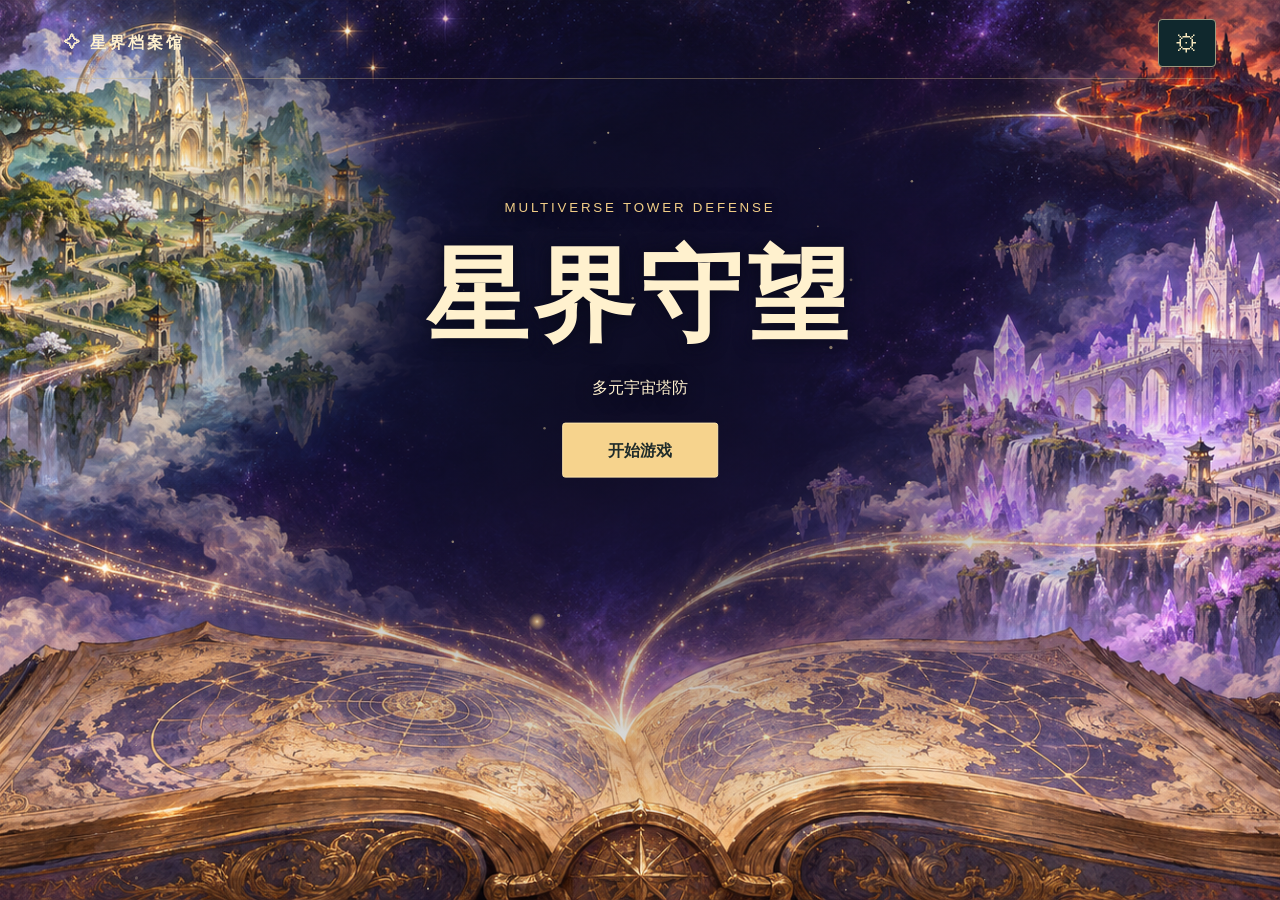
==== commit 6b2a14ed: "拆分新版独立试玩页 v2.html 并在 README 添加在线试玩入口" ====
--- a/index.html
+++ b/index.html
@@ -1,1681 +1,237 @@
 <!doctype html>
-<html lang="zh-CN">
-<head>
-<meta charset="utf-8">
-<meta name="viewport" content="width=device-width,initial-scale=1">
-<title>星界守望 · 多元宇宙塔防</title>
+<html lang="zh-CN"><meta charset="utf-8"><meta name="viewport" content="width=device-width,initial-scale=1"><title>星界守望 · 多元宇宙塔防</title>
 <style>
-:root {
-  --bg: #f4efe4;
-  --bg-dot: #dfd6c3;
-  --card: #fffdf8;
-  --card-alt: #f8f3e8;
-  --ink: #1b222c;
-  --ink-soft: #4e5968;
-  --ink-mute: #7c8591;
-
-  /* Universe I: Playful Lab Palette */
-  --lab-teal: #1d8a78;
-  --lab-teal-soft: #e0f4ef;
-  --lab-amber: #f4b731;
-  --lab-coral: #e8624a;
-  --lab-blue: #3b7dd8;
-
-  /* Universe II: Modern Guochao Palette */
-  --wx-vermilion: #c94a34;
-  --wx-vermilion-soft: #fae7e2;
-  --wx-jade: #287a6b;
-  --wx-jade-soft: #e1f1ed;
-  --wx-ochre: #d89a2b;
-  --wx-ink: #243038;
-
-  --border: 2.5px solid var(--ink);
-  --shadow-sm: 0 3px 0 var(--ink);
-  --shadow-md: 0 5px 0 var(--ink);
-  --shadow-lg: 0 7px 0 var(--ink);
-  --radius-sm: 10px;
-  --radius-md: 16px;
-  --radius-lg: 22px;
-
-  --font-display: "Yuanti SC", "Hiragino Maru Gothic ProN", "SF Pro Rounded", "PingFang SC", "Microsoft YaHei", sans-serif;
-  --font-ui: "SF Pro Rounded", "PingFang SC", "Hiragino Sans GB", "Microsoft YaHei", system-ui, sans-serif;
-}
-
-*, *::before, *::after { box-sizing: border-box; }
-
-html, body {
-  margin: 0;
-  min-height: 100%;
-  background-color: var(--bg);
-  background-image: radial-gradient(var(--bg-dot) 1.4px, transparent 1.4px);
-  background-size: 22px 22px;
-  color: var(--ink);
-  font-family: var(--font-ui);
-  font-size: 15px;
-  line-height: 1.55;
-  -webkit-font-smoothing: antialiased;
-}
-
-button {
-  font: inherit;
-  color: inherit;
-  background: none;
-  border: 0;
-  padding: 0;
-  cursor: pointer;
-}
-
-button:focus-visible,
-input:focus-visible {
-  outline: 3px solid var(--lab-blue);
-  outline-offset: 2px;
-}
-
-[hidden] { display: none !important; }
-
-/* ---------- Shell ---------- */
-.app {
-  min-height: 100svh;
-  display: grid;
-  grid-template-rows: auto 1fr auto;
-  max-width: 1240px;
-  margin: 0 auto;
-  padding: 0 clamp(14px, 3vw, 28px);
-}
-
-/* ---------- Top Game HUD ---------- */
-.hud-top {
-  display: flex;
-  align-items: center;
-  justify-content: space-between;
-  gap: 12px;
-  padding: 18px 0 12px;
-}
-
-.brand-pill {
-  display: inline-flex;
-  align-items: center;
-  gap: 10px;
-  padding: 7px 14px 7px 10px;
-  background: var(--card);
-  border: var(--border);
-  border-radius: 999px;
-  box-shadow: var(--shadow-sm);
-  font-weight: 800;
-  font-size: 14px;
-  letter-spacing: 0.04em;
-  transition: transform 0.12s, box-shadow 0.12s;
-}
-
-.brand-pill:hover { transform: translateY(-1px); box-shadow: 0 4px 0 var(--ink); }
-.brand-pill:active { transform: translateY(2px); box-shadow: 0 1px 0 var(--ink); }
-
-.brand-dot {
-  width: 24px;
-  height: 24px;
-  border-radius: 50%;
-  background: var(--lab-amber);
-  border: 2px solid var(--ink);
-  display: grid;
-  place-items: center;
-}
-
-.brand-dot svg { width: 14px; height: 14px; }
-
-.hud-actions {
-  display: flex;
-  align-items: center;
-  gap: 10px;
-}
-
-.stage-chip {
-  padding: 6px 12px;
-  background: #ebe3d3;
-  border: 2px solid var(--ink);
-  border-radius: 999px;
-  font-size: 12px;
-  font-weight: 700;
-  letter-spacing: 0.06em;
-  color: var(--ink);
-}
-
-.btn-pill {
-  display: inline-flex;
-  align-items: center;
-  gap: 6px;
-  padding: 7px 14px;
-  background: var(--card);
-  border: var(--border);
-  border-radius: 999px;
-  box-shadow: var(--shadow-sm);
-  font-size: 13px;
-  font-weight: 700;
-  transition: transform 0.12s, box-shadow 0.12s, background 0.12s;
-}
-
-.btn-pill:hover { background: #fff7e2; transform: translateY(-1px); box-shadow: 0 4px 0 var(--ink); }
-.btn-pill:active { transform: translateY(2px); box-shadow: 0 1px 0 var(--ink); }
-.btn-pill svg { width: 15px; height: 15px; }
-
-/* ---------- Tactile Game Buttons ---------- */
-.btn-game {
-  display: inline-flex;
-  align-items: center;
-  justify-content: center;
-  gap: 8px;
-  padding: 13px 26px;
-  background: var(--lab-coral);
-  color: #fffdf8;
-  border: var(--border);
-  border-radius: 14px;
-  box-shadow: var(--shadow-md);
-  font-weight: 900;
-  font-size: 16px;
-  letter-spacing: 0.06em;
-  transition: transform 0.1s, box-shadow 0.1s, filter 0.1s;
-}
-
-.btn-game:hover { filter: brightness(1.05); transform: translateY(-1px); box-shadow: 0 6px 0 var(--ink); }
-.btn-game:active { transform: translateY(4px); box-shadow: 0 1px 0 var(--ink); }
-
-.btn-game.teal { background: var(--lab-teal); }
-.btn-game.vermilion { background: var(--wx-vermilion); }
-.btn-game.amber { background: var(--lab-amber); color: var(--ink); }
-.btn-game.ghost {
-  background: var(--card);
-  color: var(--ink);
-  padding: 10px 18px;
-  font-size: 14px;
-  box-shadow: var(--shadow-sm);
-}
-.btn-game.ghost:hover { background: #fff7e2; box-shadow: 0 4px 0 var(--ink); }
-.btn-game.ghost:active { transform: translateY(2px); box-shadow: 0 1px 0 var(--ink); }
-
-/* ---------- Main View Area ---------- */
-.view-wrap {
-  display: grid;
-  align-items: center;
-  padding: 8px 0 16px;
-}
-
-.screen {
-  animation: popIn 0.28s cubic-bezier(0.22, 1, 0.36, 1) both;
-}
-
-@keyframes popIn {
-  from { opacity: 0; transform: translateY(10px) scale(0.99); }
-  to { opacity: 1; transform: translateY(0) scale(1); }
-}
-
-/* ---------- Cover Screen ---------- */
-.cover-grid {
-  display: grid;
-  grid-template-columns: minmax(300px, 460px) 1fr;
-  gap: clamp(20px, 4vw, 44px);
-  align-items: center;
-}
-
-.cover-copy {
-  display: flex;
-  flex-direction: column;
-  align-items: flex-start;
-}
-
-.badge-row {
-  display: flex;
-  flex-wrap: wrap;
-  gap: 8px;
-  margin-bottom: 14px;
-}
-
-.tag-badge {
-  display: inline-flex;
-  align-items: center;
-  gap: 5px;
-  padding: 4px 10px;
-  border: 2px solid var(--ink);
-  border-radius: 8px;
-  font-size: 12px;
-  font-weight: 800;
-  letter-spacing: 0.04em;
-  background: var(--lab-amber);
-  color: var(--ink);
-}
-
-.tag-badge.soft { background: var(--card); }
-
-.hero-logo {
-  margin: 0;
-  font-family: var(--font-display);
-  font-weight: 900;
-  font-size: clamp(3.3rem, 6.8vw, 5.2rem);
-  line-height: 1.04;
-  letter-spacing: 0.06em;
-  color: var(--lab-amber);
-  -webkit-text-stroke: 2.6px var(--ink);
-  paint-order: stroke fill;
-  text-shadow: 0 6px 0 var(--ink);
-}
-
-.hero-sub {
-  margin: 12px 0 18px;
-  font-size: 18px;
-  font-weight: 800;
-  color: var(--ink);
-  letter-spacing: 0.08em;
-}
-
-.hero-desc {
-  margin: 0 0 24px;
-  color: var(--ink-soft);
-  font-size: 15px;
-  max-width: 390px;
-}
-
-.hero-cta-row {
-  display: flex;
-  flex-wrap: wrap;
-  gap: 12px;
-  align-items: center;
-}
-
-/* Handcrafted Cover Diorama Board */
-.diorama-frame {
-  position: relative;
-  background: #e9f2ee;
-  border: 3px solid var(--ink);
-  border-radius: var(--radius-lg);
-  box-shadow: var(--shadow-lg);
-  overflow: hidden;
-  aspect-ratio: 16 / 10.5;
-}
-
-.diorama-frame svg {
-  width: 100%;
-  height: 100%;
-  display: block;
-}
-
-.float-slow { animation: floatY 3.6s ease-in-out infinite; }
-.float-alt { animation: floatY 4.2s ease-in-out -1.6s infinite; }
-@keyframes floatY {
-  0%, 100% { transform: translateY(0px); }
-  50% { transform: translateY(-6px); }
-}
-
-/* ---------- Universe Select Screen ---------- */
-.section-top {
-  display: flex;
-  align-items: flex-end;
-  justify-content: space-between;
-  gap: 16px;
-  margin-bottom: 18px;
-}
-
-.section-top h2 {
-  margin: 0;
-  font-family: var(--font-display);
-  font-weight: 900;
-  font-size: clamp(1.9rem, 3.8vw, 2.6rem);
-  letter-spacing: 0.04em;
-  line-height: 1.1;
-}
-
-.section-top p {
-  margin: 0;
-  color: var(--ink-soft);
-  font-size: 14px;
-  font-weight: 600;
-}
-
-.world-cards {
-  display: grid;
-  grid-template-columns: repeat(3, minmax(0, 1fr));
-  gap: 18px;
-}
-
-.world-card {
-  display: flex;
-  flex-direction: column;
-  text-align: left;
-  background: var(--card);
-  border: 3px solid var(--ink);
-  border-radius: var(--radius-md);
-  box-shadow: var(--shadow-md);
-  overflow: hidden;
-  transition: transform 0.14s, box-shadow 0.14s;
-}
-
-.world-card:hover { transform: translateY(-3px); box-shadow: 0 8px 0 var(--ink); }
-.world-card:active { transform: translateY(2px); box-shadow: 0 2px 0 var(--ink); }
-
-.world-banner {
-  position: relative;
-  aspect-ratio: 16 / 9.5;
-  border-bottom: 3px solid var(--ink);
-  overflow: hidden;
-}
-
-.world-banner svg { width: 100%; height: 100%; display: block; }
-
-.world-num {
-  position: absolute;
-  top: 10px;
-  left: 10px;
-  padding: 3px 10px;
-  border: 2px solid var(--ink);
-  border-radius: 8px;
-  background: var(--card);
-  font-weight: 800;
-  font-size: 12px;
-  letter-spacing: 0.06em;
-}
-
-.world-body {
-  padding: 16px;
-  display: flex;
-  flex-direction: column;
-  flex: 1;
-}
-
-.world-body h3 {
-  margin: 0 0 6px;
-  font-family: var(--font-display);
-  font-weight: 900;
-  font-size: 1.5rem;
-  letter-spacing: 0.04em;
-}
-
-.world-body p {
-  margin: 0 0 14px;
-  font-size: 13.5px;
-  color: var(--ink-soft);
-  flex: 1;
-}
-
-.pill-list {
-  display: flex;
-  flex-wrap: wrap;
-  gap: 6px;
-  margin-bottom: 14px;
-}
-
-.mini-pill {
-  padding: 3px 8px;
-  border: 1.8px solid var(--ink);
-  border-radius: 7px;
-  font-size: 11.5px;
-  font-weight: 700;
-  background: var(--card-alt);
-}
-
-.mini-pill.teal { background: var(--lab-teal-soft); }
-.mini-pill.red { background: var(--wx-vermilion-soft); }
-
-.world-go {
-  display: flex;
-  align-items: center;
-  justify-content: space-between;
-  padding-top: 10px;
-  border-top: 2px dashed #d6cebe;
-  font-weight: 800;
-  font-size: 13.5px;
-}
-
-.world-card.locked {
-  background: #f1ece1;
-  opacity: 0.85;
-}
-
-/* ---------- Codex Chapter Layout (Universe I & II) ---------- */
-.codex-layout {
-  display: grid;
-  grid-template-columns: minmax(320px, 1.02fr) minmax(340px, 1fr);
-  gap: 20px;
-  align-items: stretch;
-}
-
-.board-panel {
-  display: flex;
-  flex-direction: column;
-  background: var(--card);
-  border: 3px solid var(--ink);
-  border-radius: var(--radius-lg);
-  box-shadow: var(--shadow-md);
-  overflow: hidden;
-}
-
-.board-header {
-  display: flex;
-  align-items: center;
-  justify-content: space-between;
-  gap: 12px;
-  padding: 14px 18px;
-  border-bottom: 3px solid var(--ink);
-  background: var(--lab-teal);
-  color: #fffdf8;
-}
-
-.board-header.wuxing-head {
-  background: var(--wx-vermilion);
-}
-
-.board-header h2 {
-  margin: 0;
-  font-family: var(--font-display);
-  font-weight: 900;
-  font-size: 1.65rem;
-  letter-spacing: 0.04em;
-  line-height: 1.1;
-}
-
-.board-header .sub-kicker {
-  font-size: 12px;
-  font-weight: 700;
-  opacity: 0.9;
-  letter-spacing: 0.08em;
-}
-
-.board-canvas {
-  position: relative;
-  flex: 1;
-  min-height: 290px;
-  background: #e8f4f0;
-  border-bottom: 3px solid var(--ink);
-}
-
-.board-canvas.wuxing-map {
-  background: #f5efe0;
-}
-
-.board-canvas svg {
-  width: 100%;
-  height: 100%;
-  display: block;
-}
-
-.board-footer {
-  padding: 14px 18px;
-  background: var(--card-alt);
-  display: flex;
-  align-items: center;
-  justify-content: space-between;
-  gap: 12px;
-}
-
-.board-lore {
-  margin: 0;
-  font-size: 13.5px;
-  color: var(--ink-soft);
-  font-weight: 600;
-}
-
-/* Right Codex Deck */
-.deck-panel {
-  display: flex;
-  flex-direction: column;
-  background: var(--card);
-  border: 3px solid var(--ink);
-  border-radius: var(--radius-lg);
-  box-shadow: var(--shadow-md);
-  padding: 16px;
-}
-
-.tab-bar {
-  display: grid;
-  grid-template-columns: repeat(3, 1fr);
-  gap: 8px;
-  margin-bottom: 14px;
-}
-
-.tab-pill {
-  padding: 8px 10px;
-  background: var(--card-alt);
-  border: 2px solid var(--ink);
-  border-radius: 10px;
-  font-weight: 800;
-  font-size: 13px;
-  transition: transform 0.1s, background 0.12s, box-shadow 0.1s;
-}
-
-.tab-pill:hover { background: #fff7e2; }
-
-.tab-pill[aria-selected="true"] {
-  background: var(--lab-amber);
-  box-shadow: 0 3px 0 var(--ink);
-  transform: translateY(-2px);
-}
-
-/* Cards inside Deck */
-.card-grid-2 {
-  display: grid;
-  grid-template-columns: repeat(2, minmax(0, 1fr));
-  gap: 10px;
-}
-
-.unit-card {
-  display: flex;
-  align-items: center;
-  gap: 10px;
-  padding: 10px 12px;
-  text-align: left;
-  background: var(--card-alt);
-  border: 2px solid var(--ink);
-  border-radius: 12px;
-  transition: transform 0.1s, box-shadow 0.1s, background 0.12s;
-}
-
-.unit-card.full { grid-column: 1 / -1; }
-
-.unit-card:hover { background: #fff8e6; }
-
-.unit-card[aria-pressed="true"] {
-  background: #fff4d2;
-  box-shadow: 0 3px 0 var(--ink);
-  transform: translateY(-2px);
-}
-
-.unit-icon {
-  width: 40px;
-  height: 40px;
-  flex: none;
-  border-radius: 10px;
-  border: 2px solid var(--ink);
-  background: var(--card);
-  display: grid;
-  place-items: center;
-}
-
-.unit-icon svg { width: 24px; height: 24px; }
-.unit-icon.teal { background: var(--lab-teal-soft); color: #125c4f; }
-.unit-icon.amber { background: #fff1cc; color: #8c5a00; }
-.unit-icon.coral { background: #fde5df; color: #a1321f; }
-.unit-icon.blue { background: #e1ecfc; color: #1f4f96; }
-
-.unit-title {
-  display: block;
-  font-weight: 800;
-  font-size: 14.5px;
-  line-height: 1.2;
-}
-
-.unit-sub {
-  display: block;
-  font-size: 12px;
-  color: var(--ink-soft);
-  margin-top: 2px;
-}
-
-/* Reaction / Cycle Rules List */
-.combo-list {
-  display: flex;
-  flex-direction: column;
-  gap: 8px;
-}
-
-.combo-row {
-  display: flex;
-  align-items: center;
-  justify-content: space-between;
-  gap: 10px;
-  padding: 9px 12px;
-  background: var(--card-alt);
-  border: 2px solid var(--ink);
-  border-radius: 12px;
-  font-size: 13px;
-}
-
-.combo-eq {
-  font-weight: 800;
-  white-space: nowrap;
-}
-
-.combo-res {
-  color: var(--ink-soft);
-  font-weight: 600;
-  text-align: right;
-}
-
-/* Wuxing 10-Stems Compact Game Grid */
-.stems-header {
-  display: grid;
-  grid-template-columns: 32px 1fr 1fr;
-  gap: 8px;
-  margin-bottom: 6px;
-  font-size: 12px;
-  font-weight: 800;
-  color: var(--ink-soft);
-  padding: 0 2px;
-}
-
-.stems-grid {
-  display: flex;
-  flex-direction: column;
-  gap: 6px;
-}
-
-.stem-line {
-  display: grid;
-  grid-template-columns: 32px 1fr 1fr;
-  gap: 8px;
-  align-items: stretch;
-}
-
-.wx-chip {
-  display: grid;
-  place-items: center;
-  border: 2px solid var(--ink);
-  border-radius: 9px;
-  background: var(--card-alt);
-  font-family: var(--font-display);
-  font-weight: 900;
-  font-size: 15px;
-}
-
-.stem-tile {
-  display: flex;
-  align-items: center;
-  gap: 8px;
-  padding: 5px 9px;
-  text-align: left;
-  border: 2px solid var(--ink);
-  border-radius: 10px;
-  background: var(--card);
-  transition: transform 0.1s, box-shadow 0.1s, background 0.12s;
-}
-
-.stem-tile.yin { background: #edf7f4; }
-.stem-tile.yang { background: #fdf1e6; }
-
-.stem-tile:hover { filter: brightness(0.98); }
-
-.stem-tile[aria-pressed="true"] {
-  background: var(--lab-amber);
-  box-shadow: 0 3px 0 var(--ink);
-  transform: translateY(-2px);
-}
-
-.stem-tile svg {
-  width: 28px;
-  height: 28px;
-  flex: none;
-  color: var(--ink);
-}
-
-.stem-name {
-  display: block;
-  font-weight: 800;
-  font-size: 13.5px;
-  line-height: 1.15;
-}
-
-.stem-tag {
-  display: block;
-  font-size: 11px;
-  color: var(--ink-soft);
-}
-
-/* Inspector Box */
-.inspector {
-  margin-top: auto;
-  padding-top: 12px;
-}
-
-.inspector-box {
-  padding: 12px 14px;
-  background: #1b222c;
-  color: #fffdf8;
-  border: 2.5px solid var(--ink);
-  border-radius: 14px;
-  min-height: 82px;
-}
-
-.inspector-top {
-  display: flex;
-  align-items: center;
-  justify-content: space-between;
-  gap: 8px;
-  margin-bottom: 4px;
-}
-
-.inspector-title {
-  font-weight: 800;
-  font-size: 14.5px;
-  color: var(--lab-amber);
-}
-
-.inspector-tag {
-  padding: 2px 8px;
-  border-radius: 6px;
-  background: rgba(255, 255, 255, 0.12);
-  font-size: 11px;
-  font-weight: 700;
-  color: #e4ebf2;
-}
-
-.inspector-desc {
-  margin: 0;
-  font-size: 13px;
-  color: #d6dde6;
-  line-height: 1.55;
-}
-
-.deck-foot {
-  display: flex;
-  align-items: center;
-  justify-content: space-between;
-  gap: 10px;
-  margin-top: 12px;
-}
-
-/* ---------- Next Universe ---------- */
-.next-card {
-  max-width: 520px;
-  margin: 0 auto;
-  text-align: center;
-  padding: 36px 28px;
-  background: var(--card);
-  border: 3px solid var(--ink);
-  border-radius: var(--radius-lg);
-  box-shadow: var(--shadow-lg);
-}
-
-.next-card h2 {
-  margin: 12px 0 8px;
-  font-family: var(--font-display);
-  font-weight: 900;
-  font-size: 2rem;
-}
-
-.next-card p {
-  margin: 0 0 22px;
-  color: var(--ink-soft);
-}
-
-/* ---------- Bottom Navigation Dock ---------- */
-.hud-bottom {
-  display: flex;
-  align-items: center;
-  justify-content: space-between;
-  gap: 12px;
-  padding: 10px 0 20px;
-}
-
-.dock {
-  display: inline-flex;
-  align-items: center;
-  gap: 6px;
-  padding: 5px;
-  background: var(--card);
-  border: var(--border);
-  border-radius: 14px;
-  box-shadow: var(--shadow-sm);
-}
-
-.dock-btn {
-  padding: 6px 13px;
-  border-radius: 9px;
-  font-size: 13px;
-  font-weight: 800;
-  color: var(--ink-soft);
-  transition: background 0.12s, color 0.12s;
-}
-
-.dock-btn:hover { background: var(--card-alt); color: var(--ink); }
-
-.dock-btn[aria-current="page"] {
-  background: var(--ink);
-  color: var(--lab-amber);
-}
-
-.kbd-hint {
-  font-size: 12px;
-  font-weight: 700;
-  color: var(--ink-mute);
-}
-
-/* ---------- Modals ---------- */
-dialog {
-  padding: 0;
-  width: min(92vw, 400px);
-  background: var(--card);
-  color: var(--ink);
-  border: 3px solid var(--ink);
-  border-radius: var(--radius-md);
-  box-shadow: 0 10px 0 var(--ink);
-}
-
-dialog::backdrop {
-  background: rgba(27, 34, 44, 0.58);
-}
-
-.modal-head {
-  display: flex;
-  align-items: center;
-  justify-content: space-between;
-  padding: 14px 18px;
-  background: var(--lab-amber);
-  border-bottom: 3px solid var(--ink);
-}
-
-.modal-head h2 {
-  margin: 0;
-  font-family: var(--font-display);
-  font-weight: 900;
-  font-size: 1.4rem;
-}
-
-.modal-x {
-  width: 30px;
-  height: 30px;
-  border-radius: 8px;
-  border: 2px solid var(--ink);
-  background: var(--card);
-  font-weight: 900;
-  display: grid;
-  place-items: center;
-}
-
-.modal-body {
-  padding: 18px;
-}
-
-.modal-body p {
-  margin: 0 0 16px;
-  color: var(--ink-soft);
-  font-size: 14.5px;
-}
-
-.slider-group {
-  display: block;
-  margin-bottom: 16px;
-}
-
-.slider-top {
-  display: flex;
-  justify-content: space-between;
-  font-weight: 800;
-  font-size: 13.5px;
-  margin-bottom: 8px;
-}
-
-input[type="range"] {
-  -webkit-appearance: none;
-  appearance: none;
-  width: 100%;
-  height: 8px;
-  background: #e5dcc9;
-  border: 2px solid var(--ink);
-  border-radius: 999px;
-}
-
-input[type="range"]::-webkit-slider-thumb {
-  -webkit-appearance: none;
-  appearance: none;
-  width: 20px;
-  height: 20px;
-  border-radius: 50%;
-  background: var(--lab-coral);
-  border: 2.5px solid var(--ink);
-  cursor: pointer;
-}
-
-.modal-foot {
-  display: flex;
-  justify-content: flex-end;
-}
-
-/* ---------- Responsive ---------- */
-@media (max-width: 960px) {
-  .cover-grid,
-  .codex-layout,
-  .world-cards {
-    grid-template-columns: 1fr;
-  }
-  .section-top {
-    flex-direction: column;
-    align-items: flex-start;
-  }
-}
-
-@media (max-width: 600px) {
-  .stage-chip, .kbd-hint { display: none; }
-  .card-grid-2 { grid-template-columns: 1fr; }
-  .hud-bottom { flex-direction: column; align-items: stretch; }
-  .dock { justify-content: space-between; overflow-x: auto; }
-}
-
-@media (prefers-reduced-motion: reduce) {
-  *, *::before, *::after {
-    animation: none !important;
-    transition: none !important;
-  }
-}
+*{box-sizing:border-box}body{margin:0;background:#0a1b20;color:#fff1ce;font:16px/1.6 "DM Sans","Microsoft YaHei",sans-serif}button{font:inherit;cursor:pointer}button:focus-visible,input:focus-visible{outline:3px solid #63d6ed;outline-offset:4px}main{position:relative;isolation:isolate;min-height:100svh;display:grid;align-items:center;padding:6rem clamp(1.5rem,8vw,9rem);background:radial-gradient(ellipse at 50% 42%,#090b20a8,transparent 62%),url(multiverse.png) center/cover,#13353b;perspective:1400px}header,footer{position:absolute;left:5%;right:5%;display:flex;justify-content:space-between;align-items:center;z-index:3}header{top:1.2rem;border-bottom:1px solid #d8bf8459;padding-bottom:.7rem;letter-spacing:.18em}header button,.navbtn{background:#10282d;color:#f7e7bd;border:1px solid #9d997e;border-radius:4px;padding:.45rem 1rem}header button{font-size:1.5rem;line-height:1.3}small{letter-spacing:.21em;color:#f2ce87}h1,h2{font-family:"STSong","SimSun",serif;line-height:1.12}h1{font-size:clamp(3.6rem,8vw,8rem);margin:.2em 0;letter-spacing:.05em}h2{font-size:clamp(2.6rem,6vw,5rem);margin:.2em 0}.start{background:#f6d38d;color:#202c2b;padding:.85rem 2.8rem;border:1px solid #ffe6ac;border-radius:3px;font-weight:bold;margin-top:1rem}footer{bottom:1rem;font:13px monospace;letter-spacing:.15em}.book{position:relative;padding:clamp(1.5rem,5vw,5rem);border:3px double #998250;box-shadow:6px 6px #aaa08a,10px 10px #37372e,0 15px 60px #0008;background:linear-gradient(90deg,#a99570,#e7dab8 3%,#f3e8c9 47%,#d6c6a1 50%,#eddfbc 52%,#ede2c6);color:#253b38;min-height:55svh;display:grid;align-content:center}.book small{color:#665437}.entry{border:0;border-block:1px solid #96886b;background:transparent;color:inherit;text-align:left;padding:1rem 0;font-size:1.2rem}.illustrated{background:linear-gradient(90deg,#082129eb,transparent),url(science-era.png) center/cover;color:#fff1ce}.illustrated small{color:#ead29d}.navbtn:disabled{opacity:.4;cursor:default}dialog{background:#132e32;color:#f4e4c3;border:1px solid #bc9d67;width:min(90vw,360px);padding:1.7rem}dialog::backdrop{background:#07171dcc}dialog label{display:block;margin:1rem 0}input{width:100%;accent-color:#efc77c}output{float:right}dialog h2{font-size:2rem}[hidden]{display:none!important}@media(prefers-reduced-motion:reduce){*{animation:none!important}}@media(max-width:520px){main{background-position:63% center}.book{min-height:58svh}footer{bottom:1.5rem}}
+#subjects{display:grid;grid-template-columns:repeat(2,minmax(0,1fr));gap:.6rem;max-width:33rem;margin:0}#subjects div{background:#09252de6;padding:.5rem .8rem;border-left:2px solid #d7bc7e}dt{color:#f2d28e}dd{margin:0;font-size:.87rem}.illustrated p{max-width:31rem;text-shadow:0 1px 4px #000}
+
+#cover{text-align:center}.titles{position:absolute;bottom:calc(50% + 2.7rem);left:0;right:0;text-shadow:0 2px 18px #080919}.titles p{margin:.4rem}#start{position:absolute;left:50%;top:50%;transform:translate(-50%,-50%);margin:0;white-space:nowrap}
+.book{border-radius:2% 4% 3% 2% / 3% 2% 3% 2%;box-shadow:0 3px #d6c8aa,0 5px #786750,0 7px #ddcfac,0 10px #463625,0 13px #302137,0 24px 38px #100c22aa}
+#turnsheet{position:absolute;inset:0;width:100%;height:100%;pointer-events:none}
+@media(max-height:500px){.titles h1{font-size:2.1rem}.titles small{display:none}.titles{bottom:calc(50% + 1.7rem)}}
+.book.old-page{position:absolute;inset:0;min-height:0;box-shadow:none;pointer-events:none} .binding{place-content:center;background:linear-gradient(105deg,#1b1830,#36354e,#221b30);color:#efdcab;font:clamp(2rem,5vw,4rem) serif;border:5px double #9c8358}.old-page dl{display:grid;grid-template-columns:1fr 1fr;max-width:33rem;gap:.6rem;margin:0}.old-page dl div{background:#09252de6;padding:.5rem .8rem;border-left:2px solid #d7bc7e}
+.wuxing{background:linear-gradient(90deg,#101e25ed 0%,#162a3270 50%,transparent 82%),url(yin-yang.png) center/cover;color:#fff0d3}.wuxing small{color:#f0c782}.wuxing p{max-width:27rem;text-shadow:0 1px 5px #122}.entry+.entry{border-top:0}
+
+.book{padding-bottom:5.8rem}
+.book-nav{position:absolute;bottom:1rem;left:clamp(.8rem,3vw,2.5rem);right:clamp(.8rem,3vw,2.5rem);display:grid;grid-template-columns:1fr auto 1fr;align-items:center;gap:.4rem}
+.book-nav button:first-child{justify-self:start}.book-nav button:last-child{justify-self:end}.book-nav span{font:14px monospace}
+.guard-row{display:flex;justify-content:flex-end;margin-top:1.25rem;align-self:end}.book:has(.guard-row:not([hidden])){align-content:stretch;grid-template-rows:auto auto auto auto 1fr}.guard{border:1px solid #f5ce80;border-radius:4px;background:#f2cf91;color:#242e30;font-weight:700;padding:.65rem 1.3rem}
+@media(max-width:520px){.book-nav .navbtn{padding:.45rem .65rem}}
+#starlight{position:absolute;inset:0;width:100%;height:100%;pointer-events:none}.titles,#start{z-index:1}
+
+.sigil{width:1.65rem;height:1.65rem;flex:none;vertical-align:middle}
+.illustrated dt{display:flex;align-items:center;gap:.55rem}.illustrated dd{padding-left:2.2rem}
+.elements{width:min(100%,26rem);border-spacing:0;color:#fff1dc;background:#101f29e8;border:1px solid #a68c61;border-radius:4px;overflow:hidden}
+.elements th,.elements td{width:50%;text-align:left;padding:.28rem .85rem}.elements th{font-family:serif;letter-spacing:.16em;border-bottom:1px solid #927f62}
+.elements td{border-bottom:1px solid #ffffff19}.elements tr:last-child td{border-bottom:0}
+.elements :is(td,th):first-child{color:#c1e6ef;border-right:1px solid #96836566}.elements :is(td,th):last-child{color:#ffda92}
+.elements .sigil{margin-right:.65rem;width:1.4rem;height:1.4rem}
+@media(max-width:520px){.illustrated dt{flex-wrap:wrap;gap:.25rem}.illustrated dd{padding-left:0}}
+
+/* Keep effects on the illustration, beneath the controls and text. */
+.book{isolation:isolate}
+.chapter-art{display:none;position:absolute;inset:0;overflow:hidden;pointer-events:none;z-index:-1;border-radius:inherit}
+.illustrated .chapter-art,.wuxing .chapter-art{display:block}
+.chapter-art i{position:absolute;display:block}
+.illustrated .chapter-art i{left:69%;top:22%;width:26%;height:13%;border:2px solid #99f5ff;box-shadow:0 0 14px #4fd8e7,inset 0 0 10px #7be3e9;border-radius:50%;animation:coil-pulse 3.8s ease-out infinite}
+.illustrated .chapter-art i:nth-child(2){animation-delay:-1.25s}.illustrated .chapter-art i:nth-child(3){animation-delay:-2.5s}
+@keyframes coil-pulse{0%{opacity:0;transform:scale(.18)}18%{opacity:.83}100%{opacity:0;transform:scale(1.45) translateY(-12%)}}
+.wuxing .chapter-art i{width:84%;height:42%;left:25%;top:52%;background:radial-gradient(ellipse at center,#efe7d6a6,transparent 65%);filter:blur(9px);animation:valley-mist 12s ease-in-out infinite alternate}
+.wuxing .chapter-art i:nth-child(2){left:46%;top:20%;height:32%;animation-delay:-5s}.wuxing .chapter-art i:nth-child(3){left:-20%;top:64%;animation-duration:16s;animation-delay:-9s}
+@keyframes valley-mist{from{opacity:.26;transform:translate(-12%,9%) rotate(-9deg)}to{opacity:.85;transform:translate(13%,-10%) rotate(-16deg)}}
+@media(prefers-reduced-motion:reduce){.chapter-art{display:none!important}}
+
+.elements{background:linear-gradient(100deg,#142f2df2,#232823f5 48%,#302a23f5);border:3px double #a5956d}
+.elements th{font-family:"STSong","SimSun",serif;font-size:1.1rem}
+.elements .emblem{display:flex;gap:.65rem;align-items:center;font:600 1.05rem/1.2 "STSong","SimSun",serif}
+.emblem svg{flex:none;width:2.65rem;height:2.65rem;padding:2px;border:1px solid #b4cbbc55;border-radius:50%;background:#99c8b50d}
+.elements .emblem small{display:block;font:normal .77rem/1.45 "STSong","SimSun",serif;color:inherit;letter-spacing:.12em;opacity:.83}
+.elements td:first-child{color:#c5e5cf}.elements td:last-child svg{border-color:#d9b97c66;background:#c798500d}
+@media(max-width:520px){.elements td{padding:.28rem .45rem}.elements .emblem{gap:.35rem}.emblem svg{width:2.15rem;height:2.15rem}}
+.elements caption{text-align:left;color:#fff0cc;font-family:serif;letter-spacing:.13em;padding:.3rem .8rem;background:#192b29ed}
+
+.wuxing .chapter-art::before{content:"";position:absolute;inset:-6%;background:linear-gradient(90deg,#101e25ed,#162a3250 51%,transparent 82%),url(yin-yang.png) center/cover;animation:mountain-pan 9s ease-in-out infinite alternate}
+@keyframes mountain-pan{from{transform:translate(-2%,1%) scale(1)}to{transform:translate(2%,-1%) scale(1.085)}}
+.wuxing .chapter-art i{top:47%;height:24%;width:85%;filter:blur(5px);background:radial-gradient(ellipse at 25% 58%,#edf2e5af,transparent 42%),radial-gradient(ellipse at 62% 46%,#fff3d5ab,transparent 49%);animation-duration:7s}
+.wuxing .chapter-art i:nth-child(2){top:23%;height:17%}.wuxing .chapter-art i:nth-child(3){top:68%;height:22%}
 </style>
-</head>
-<body>
-<div class="app">
-  <!-- 顶部 HUD -->
-  <header class="hud-top">
-    <button class="brand-pill" id="homeBtn" aria-label="返回封面">
-      <span class="brand-dot" aria-hidden="true">
-        <svg viewBox="0 0 20 20" fill="none" stroke="#1b222c" stroke-width="2.2" stroke-linecap="round">
-          <circle cx="10" cy="10" r="3.2"/>
-          <path d="M10 2v3M10 15v3M2 10h3M15 10h3"/>
-        </svg>
-      </span>
-      <span>星界守望</span>
-    </button>
-
-    <div class="hud-actions">
-      <span class="stage-chip" id="stageChip">封面 · 主菜单</span>
-      <button class="btn-pill" id="settingsBtn">
-        <svg viewBox="0 0 20 20" fill="none" stroke="currentColor" stroke-width="2" stroke-linecap="round" aria-hidden="true">
-          <path d="M3 6h14M3 14h14"/>
-          <circle cx="7" cy="6" r="2.2" fill="#fffdf8"/>
-          <circle cx="13" cy="14" r="2.2" fill="#fffdf8"/>
-        </svg>
-        <span>设置</span>
-      </button>
-    </div>
-  </header>
-
-  <!-- 主舞台 -->
-  <main class="view-wrap">
-    <!-- 1. 封面 -->
-    <section class="screen cover-grid" id="screen-cover">
-      <div class="cover-copy">
-        <div class="badge-row">
-          <span class="tag-badge">塔防图鉴 v0.2</span>
-          <span class="tag-badge soft">双平行宇宙</span>
-        </div>
-        <h1 class="hero-logo">星界守望</h1>
-        <p class="hero-sub">多元宇宙策略塔防</p>
-        <p class="hero-desc">跳出“单塔克单怪”的套路——在失控的科学实验室触发跨学科连锁反应，在黑白双水脉用十天干与五行生克守住阵眼。</p>
-        <div class="hero-cta-row">
-          <button class="btn-game" id="startBtn">开始探索图鉴 →</button>
-          <button class="btn-game ghost" data-go="science">直达科学纪元</button>
-        </div>
-      </div>
-
-      <!-- 手绘矢量微缩沙盘插画（取代 AI 风格壁纸） -->
-      <div class="diorama-frame" aria-hidden="true">
-        <svg viewBox="0 0 640 420" fill="none">
-          <!-- 天空与几何云 -->
-          <rect width="640" height="420" fill="#e6f1ec"/>
-          <circle cx="530" cy="86" r="38" fill="#f4b731" stroke="#1b222c" stroke-width="3"/>
-          <g fill="#fffdf8" stroke="#1b222c" stroke-width="2.5">
-            <rect x="64" y="54" width="94" height="28" rx="14"/>
-            <rect x="285" y="42" width="76" height="24" rx="12"/>
-            <rect x="448" y="132" width="84" height="24" rx="12"/>
-          </g>
-
-          <!-- 连接双宇宙的虚线传送弧 -->
-          <path d="M190 220 C 260 110, 380 110, 450 215" stroke="#1b222c" stroke-width="3" stroke-dasharray="9 8" stroke-linecap="round"/>
-          <circle cx="320" cy="136" r="14" fill="#f4b731" stroke="#1b222c" stroke-width="3"/>
-          <path d="M314 136h12M320 130v12" stroke="#1b222c" stroke-width="2.5" stroke-linecap="round"/>
-
-          <!-- 左侧：科学纪元浮岛（玩具实验室风） -->
-          <g class="float-slow">
-            <polygon points="56,272 186,216 306,272 186,330" fill="#9cd3c4" stroke="#1b222c" stroke-width="3" stroke-linejoin="round"/>
-            <polygon points="56,272 186,330 186,356 56,298" fill="#1d8a78" stroke="#1b222c" stroke-width="3" stroke-linejoin="round"/>
-            <polygon points="306,272 186,330 186,356 306,298" fill="#146457" stroke="#1b222c" stroke-width="3" stroke-linejoin="round"/>
-            <!-- 实验室小路 -->
-            <path d="M106 274 L182 242 L252 274" stroke="#fffdf8" stroke-width="14" stroke-linecap="round" stroke-linejoin="round"/>
-            <path d="M106 274 L182 242 L252 274" stroke="#1b222c" stroke-width="2.5" stroke-dasharray="6 6" stroke-linecap="round"/>
-            <!-- 电磁线圈塔 -->
-            <rect x="164" y="196" width="36" height="46" rx="8" fill="#fffdf8" stroke="#1b222c" stroke-width="3"/>
-            <ellipse cx="182" cy="196" rx="22" ry="8" fill="#f4b731" stroke="#1b222c" stroke-width="3"/>
-            <circle cx="182" cy="176" r="11" fill="#e8624a" stroke="#1b222c" stroke-width="3"/>
-            <!-- 小绿史莱姆 -->
-            <path d="M126 278 C126 260, 154 260, 154 278 Z" fill="#6fd15c" stroke="#1b222c" stroke-width="2.5"/>
-            <circle cx="136" cy="272" r="2" fill="#1b222c"/>
-            <circle cx="145" cy="272" r="2" fill="#1b222c"/>
-            <!-- 小标签 -->
-            <rect x="122" y="348" width="124" height="28" rx="9" fill="#fffdf8" stroke="#1b222c" stroke-width="2.5"/>
-            <text x="184" y="367" text-anchor="middle" fill="#1b222c" font-size="13" font-weight="800">Ⅰ 科学纪元</text>
-          </g>
-
-          <!-- 右侧：阴阳五行浮岛（现代国潮山水风） -->
-          <g class="float-alt">
-            <polygon points="340,264 466,208 590,264 466,322" fill="#efe4cd" stroke="#1b222c" stroke-width="3" stroke-linejoin="round"/>
-            <polygon points="340,264 466,322 466,348 340,290" fill="#c94a34" stroke="#1b222c" stroke-width="3" stroke-linejoin="round"/>
-            <polygon points="590,264 466,322 466,348 590,290" fill="#8f3121" stroke="#1b222c" stroke-width="3" stroke-linejoin="round"/>
-            <!-- 黑白双水脉 -->
-            <path d="M388 264 Q432 246 466 266" stroke="#243038" stroke-width="10" stroke-linecap="round"/>
-            <path d="M542 264 Q498 246 466 266" stroke="#fffdf8" stroke-width="10" stroke-linecap="round"/>
-            <path d="M542 264 Q498 246 466 266" stroke="#1b222c" stroke-width="2" stroke-linecap="round"/>
-            <!-- 青绿山峰与朱红小亭 -->
-            <polygon points="410,248 446,192 482,248" fill="#287a6b" stroke="#1b222c" stroke-width="3" stroke-linejoin="round"/>
-            <rect x="466" y="218" width="38" height="28" fill="#fffdf8" stroke="#1b222c" stroke-width="3"/>
-            <polygon points="456,220 485,198 514,220" fill="#c94a34" stroke="#1b222c" stroke-width="3" stroke-linejoin="round"/>
-            <!-- 小标签 -->
-            <rect x="404" y="340" width="124" height="28" rx="9" fill="#fffdf8" stroke="#1b222c" stroke-width="2.5"/>
-            <text x="466" y="359" text-anchor="middle" fill="#1b222c" font-size="13" font-weight="800">Ⅱ 阴阳五行</text>
-          </g>
-        </svg>
-      </div>
-    </section>
-
-    <!-- 2. 平行宇宙目录 -->
-    <section class="screen" id="screen-index" hidden>
-      <div class="section-top">
-        <div>
-          <h2 tabindex="-1">选择平行宇宙</h2>
-        </div>
-        <p>点击任意卡带进入对应宇宙的防御塔与怪物图鉴</p>
-      </div>
-
-      <div class="world-cards">
-        <!-- 宇宙 I -->
-        <button class="world-card" data-go="science">
-          <div class="world-banner" style="background:#dff2ec">
-            <span class="world-num">UNIVERSE I</span>
-            <svg viewBox="0 0 360 210" fill="none">
-              <rect width="360" height="210" fill="#dff2ec"/>
-              <path d="M0 154 Q90 120 180 150 T360 142 L360 210 L0 210 Z" fill="#9cd3c4" stroke="#1b222c" stroke-width="3"/>
-              <rect x="138" y="64" width="44" height="78" rx="10" fill="#fffdf8" stroke="#1b222c" stroke-width="3"/>
-              <ellipse cx="160" cy="68" rx="28" ry="9" fill="#f4b731" stroke="#1b222c" stroke-width="3"/>
-              <circle cx="160" cy="46" r="12" fill="#e8624a" stroke="#1b222c" stroke-width="3"/>
-              <!-- 烧杯与气泡 -->
-              <path d="M236 98h28l12 42a8 8 0 0 1-8 10h-36a8 8 0 0 1-8-10z" fill="#fffdf8" stroke="#1b222c" stroke-width="3"/>
-              <path d="M230 128h40l6 14a6 6 0 0 1-6 8h-40a6 6 0 0 1-6-8z" fill="#6fd15c" stroke="#1b222c" stroke-width="2.5"/>
-              <circle cx="252" cy="78" r="9" fill="#f4b731" stroke="#1b222c" stroke-width="2.5"/>
-              <circle cx="272" cy="64" r="6" fill="#e8624a" stroke="#1b222c" stroke-width="2.5"/>
-              <!-- 铁球 -->
-              <circle cx="84" cy="140" r="18" fill="#697585" stroke="#1b222c" stroke-width="3"/>
-              <circle cx="78" cy="134" r="4" fill="#fffdf8"/>
-            </svg>
-          </div>
-          <div class="world-body">
-            <h3>科学纪元</h3>
-            <p>实验室大事故导致实验品全线逃逸。组合电磁、化学、生物与算法塔，打出连锁反应。</p>
-            <div class="pill-list">
-              <span class="mini-pill teal">四大学科塔</span>
-              <span class="mini-pill">4 怪物 + 反应釜 Boss</span>
-              <span class="mini-pill">跨学科联动</span>
-            </div>
-            <div class="world-go"><span>打开图鉴</span><span>→</span></div>
-          </div>
-        </button>
-
-        <!-- 宇宙 II -->
-        <button class="world-card" data-go="wuxing">
-          <div class="world-banner" style="background:#f7efe0">
-            <span class="world-num">UNIVERSE II</span>
-            <svg viewBox="0 0 360 210" fill="none">
-              <rect width="360" height="210" fill="#f7efe0"/>
-              <circle cx="286" cy="54" r="24" fill="#c94a34" stroke="#1b222c" stroke-width="3"/>
-              <polygon points="24,180 112,72 200,180" fill="#287a6b" stroke="#1b222c" stroke-width="3" stroke-linejoin="round"/>
-              <polygon points="150,180 232,96 320,180" fill="#4aa08e" stroke="#1b222c" stroke-width="3" stroke-linejoin="round"/>
-              <!-- 双水脉 -->
-              <path d="M0 166 Q110 132 180 172" stroke="#243038" stroke-width="16" stroke-linecap="round"/>
-              <path d="M360 166 Q250 132 180 172" stroke="#fffdf8" stroke-width="16" stroke-linecap="round"/>
-              <path d="M360 166 Q250 132 180 172" stroke="#1b222c" stroke-width="2.5" stroke-linecap="round"/>
-              <!-- 小关隘 -->
-              <rect x="160" y="114" width="40" height="30" fill="#fffdf8" stroke="#1b222c" stroke-width="3"/>
-              <polygon points="148,116 180,92 212,116" fill="#c94a34" stroke="#1b222c" stroke-width="3" stroke-linejoin="round"/>
-            </svg>
-          </div>
-          <div class="world-body">
-            <h3>阴阳五行</h3>
-            <p>一黑一白双水脉环山而过。沿岸五座关隘演化十天干阴器与阳器，相生相克守阵眼。</p>
-            <div class="pill-list">
-              <span class="mini-pill red">十天干阴阳塔</span>
-              <span class="mini-pill">4 灵怪 + 太极炉 Boss</span>
-              <span class="mini-pill">生克连线</span>
-            </div>
-            <div class="world-go"><span>打开图鉴</span><span>→</span></div>
-          </div>
-        </button>
-
-        <!-- 宇宙 III -->
-        <button class="world-card locked" data-go="next">
-          <div class="world-banner" style="background:#ebe4d6">
-            <span class="world-num">UNIVERSE III</span>
-            <svg viewBox="0 0 360 210" fill="none">
-              <rect width="360" height="210" fill="#ebe4d6"/>
-              <circle cx="180" cy="105" r="54" fill="#fffdf8" stroke="#1b222c" stroke-width="3" stroke-dasharray="10 7"/>
-              <circle cx="180" cy="105" r="24" fill="#f4b731" stroke="#1b222c" stroke-width="3"/>
-              <path d="M180 93v24M168 105h24" stroke="#1b222c" stroke-width="3" stroke-linecap="round"/>
-            </svg>
-          </div>
-          <div class="world-body">
-            <h3>敬请期待</h3>
-            <p>下一座平行宇宙的星门尚在构筑中。先完成科学纪元与阴阳五行的防线部署。</p>
-            <div class="pill-list">
-              <span class="mini-pill">筹备中</span>
-              <span class="mini-pill">未解锁</span>
-            </div>
-            <div class="world-go"><span>查看进度</span><span>→</span></div>
-          </div>
-        </button>
-      </div>
-    </section>
-
-    <!-- 3. 科学纪元图鉴 -->
-    <section class="screen codex-layout" id="screen-science" hidden>
-      <!-- 左侧：手绘实验室路线微缩图 -->
-      <div class="board-panel">
-        <div class="board-header">
-          <div>
-            <div class="sub-kicker">UNIVERSE I · 第一平行宇宙</div>
-            <h2 tabindex="-1">科学纪元</h2>
-          </div>
-          <span class="tag-badge">实验室事故</span>
-        </div>
-
-        <div class="board-canvas" aria-hidden="true">
-          <svg viewBox="0 0 520 330" fill="none">
-            <rect width="520" height="330" fill="#e2f3ed"/>
-            <!-- 网格台面 -->
-            <path d="M0 66h520M0 132h520M0 198h520M0 264h520M104 0v330M208 0v330M312 0v330M416 0v330" stroke="#c8e4da" stroke-width="1.5"/>
-
-            <!-- 实验室S形航道 -->
-            <path d="M36 74 H210 Q254 74 254 118 V196 Q254 240 298 240 H448" stroke="#1b222c" stroke-width="38" stroke-linecap="round" stroke-linejoin="round"/>
-            <path d="M36 74 H210 Q254 74 254 118 V196 Q254 240 298 240 H448" stroke="#fffdf8" stroke-width="30" stroke-linecap="round" stroke-linejoin="round"/>
-            <path d="M36 74 H210 Q254 74 254 118 V196 Q254 240 298 240 H448" stroke="#b9d6cc" stroke-width="3" stroke-dasharray="10 10" stroke-linecap="round"/>
-
-            <!-- 起点：失控入口 -->
-            <rect x="18" y="50" width="48" height="48" rx="12" fill="#e8624a" stroke="#1b222c" stroke-width="3"/>
-            <text x="42" y="79" text-anchor="middle" fill="#fffdf8" font-size="13" font-weight="900">入口</text>
-
-            <!-- 终点：核心机器 -->
-            <rect x="422" y="206" width="72" height="68" rx="14" fill="#f4b731" stroke="#1b222c" stroke-width="3"/>
-            <circle cx="458" cy="234" r="14" fill="#fffdf8" stroke="#1b222c" stroke-width="2.5"/>
-            <circle cx="458" cy="234" r="6" fill="#1d8a78"/>
-            <text x="458" y="264" text-anchor="middle" fill="#1b222c" font-size="11.5" font-weight="900">核心机器</text>
-
-            <!-- 4 座学科塔位 -->
-            <g>
-              <rect x="128" y="114" width="54" height="54" rx="12" fill="#e0f4ef" stroke="#1b222c" stroke-width="3"/>
-              <text x="155" y="146" text-anchor="middle" fill="#1b222c" font-size="12" font-weight="800">物理塔</text>
-
-              <rect x="304" y="122" width="54" height="54" rx="12" fill="#fff1cc" stroke="#1b222c" stroke-width="3"/>
-              <text x="331" y="154" text-anchor="middle" fill="#1b222c" font-size="12" font-weight="800">化学塔</text>
-
-              <rect x="158" y="226" width="54" height="54" rx="12" fill="#e3f7dc" stroke="#1b222c" stroke-width="3"/>
-              <text x="185" y="258" text-anchor="middle" fill="#1b222c" font-size="12" font-weight="800">生物塔</text>
-
-              <rect x="332" y="26" width="54" height="54" rx="12" fill="#e1ecfc" stroke="#1b222c" stroke-width="3"/>
-              <text x="359" y="58" text-anchor="middle" fill="#1b222c" font-size="12" font-weight="800">算法塔</text>
-            </g>
-
-            <!-- 航道上的可爱小怪示意 -->
-            <g class="float-slow">
-              <!-- 绿史莱姆 -->
-              <path d="M108 82 C108 62, 138 62, 138 82 Z" fill="#6fd15c" stroke="#1b222c" stroke-width="2.5"/>
-              <circle cx="118" cy="75" r="2" fill="#1b222c"/>
-              <circle cx="128" cy="75" r="2" fill="#1b222c"/>
-            </g>
-            <!-- 失控铁球 -->
-            <circle cx="254" cy="148" r="14" fill="#64748b" stroke="#1b222c" stroke-width="2.8"/>
-            <circle cx="250" cy="143" r="3.5" fill="#fffdf8"/>
-            <!-- 不稳定气泡 -->
-            <g class="float-alt">
-              <circle cx="332" cy="240" r="12" fill="#f9826c" stroke="#1b222c" stroke-width="2.5"/>
-              <circle cx="328" cy="236" r="3" fill="#fffdf8"/>
-            </g>
-          </svg>
-        </div>
-
-        <div class="board-footer">
-          <p class="board-lore">核心玩法：不靠硬克，靠磁力甩击、火焰引爆与感染分裂连锁清场。</p>
-        </div>
-      </div>
-
-      <!-- 右侧：图鉴卡组 -->
-      <div class="deck-panel">
-        <div class="tab-bar" role="tablist" aria-label="科学纪元分类">
-          <button class="tab-pill" role="tab" aria-selected="true" data-group="science" data-tab="towers">四大学科塔</button>
-          <button class="tab-pill" role="tab" aria-selected="false" data-group="science" data-tab="enemies">失控怪物</button>
-          <button class="tab-pill" role="tab" aria-selected="false" data-group="science" data-tab="combos">跨学科反应</button>
-        </div>
-
-        <!-- 塔 -->
-        <div data-panel="science:towers">
-          <div class="card-grid-2" id="scienceTowers">
-            <button class="unit-card" aria-pressed="true" data-title="物理 · 电磁线圈塔" data-tag="磁力牵引" data-desc="可吸附「失控铁球」并甩出撞击沿途怪物，造成击退与碰撞伤害；过载电弧还能点燃易爆气泡。">
-              <span class="unit-icon teal"><svg viewBox="0 0 32 32" fill="none" stroke="currentColor" stroke-width="2" stroke-linecap="round"><ellipse cx="16" cy="16" rx="12" ry="4.5" transform="rotate(-38 16 16)"/><ellipse cx="16" cy="16" rx="12" ry="4.5" transform="rotate(38 16 16)"/><circle cx="16" cy="16" r="2.5" fill="currentColor"/></svg></span>
-              <span><span class="unit-title">电磁线圈塔</span><span class="unit-sub">物理 · 牵引甩击</span></span>
-            </button>
-            <button class="unit-card" aria-pressed="false" data-title="化学 · 晶格反应塔" data-tag="酸蚀 / 引爆" data-desc="酸液大幅腐蚀「失控铁球」的金属外壳；火焰瞬间引爆「不稳定气泡」形成连锁爆炸。">
-              <span class="unit-icon amber"><svg viewBox="0 0 32 32" fill="none" stroke="currentColor" stroke-width="2" stroke-linecap="round" stroke-linejoin="round"><path d="M11 4h10m-8 0v9L5 25q-1 3 3 3h16q4 0 2-4l-7-11V4M9 21q4-3 8 0t6 0"/></svg></span>
-              <span><span class="unit-title">晶格反应塔</span><span class="unit-sub">化学 · 破甲引爆</span></span>
-            </button>
-            <button class="unit-card" aria-pressed="false" data-title="生物 · 共生树塔" data-tag="分裂传染" data-desc="给「酸液史莱姆」挂上生物感染后，史莱姆被击破分裂时感染状态会一起传给两个小团。">
-              <span class="unit-icon coral"><svg viewBox="0 0 32 32" fill="none" stroke="currentColor" stroke-width="2" stroke-linecap="round"><path d="M9 4c0 11 14 13 14 24M23 4c0 11-14 13-14 24M10 7h12M12 11h8M12 21h8M10 25h12"/></svg></span>
-              <span><span class="unit-title">共生树塔</span><span class="unit-sub">生物 · 感染传导</span></span>
-            </button>
-            <button class="unit-card" aria-pressed="false" data-title="计算机 · 算法阵列塔" data-tag="标记增伤" data-desc="优先标记「变异蘑菇」等高威胁单位引导集火，并预判弹跳怪落点、延长反应连锁窗口。">
-              <span class="unit-icon blue"><svg viewBox="0 0 32 32" fill="none" stroke="currentColor" stroke-width="2" stroke-linecap="round"><rect x="7" y="7" width="18" height="18" rx="3"/><rect x="12" y="12" width="8" height="8"/><path d="M12 3v4m8-4v4M12 25v4m8-4v4M3 12h4m-4 8h4m18-8h4m-4 8h4"/></svg></span>
-              <span><span class="unit-title">算法阵列塔</span><span class="unit-sub">计算机 · 标记预测</span></span>
-            </button>
-          </div>
-        </div>
-
-        <!-- 怪 -->
-        <div data-panel="science:enemies" hidden>
-          <div class="card-grid-2" id="scienceEnemies">
-            <button class="unit-card" aria-pressed="true" data-title="失控铁球" data-tag="物理 · 重甲坦克" data-desc="高生命、高金属抗性。别硬磨——用电磁塔吸甩撞怪，或用化学酸液直接化掉外壳。">
-              <span class="unit-icon blue"><strong>球</strong></span>
-              <span><span class="unit-title">失控铁球</span><span class="unit-sub">极高血量 · 磁性重甲</span></span>
-            </button>
-            <button class="unit-card" aria-pressed="false" data-title="酸液史莱姆" data-tag="化学 · 分裂怪" data-desc="击败后分裂成 2 个小史莱姆继续前进；先挂生物感染再打爆，能把毒素一并扩散。">
-              <span class="unit-icon teal"><strong>泥</strong></span>
-              <span><span class="unit-title">酸液史莱姆</span><span class="unit-sub">分裂 ×2 · 易传导</span></span>
-            </button>
-            <button class="unit-card" aria-pressed="false" data-title="不稳定气泡" data-tag="化学 · 高速易爆" data-desc="跑得很快容易漏怪，但被火焰或过载电弧点着后会当场引爆并波及周围敌人。">
-              <span class="unit-icon coral"><strong>泡</strong></span>
-              <span><span class="unit-title">不稳定气泡</span><span class="unit-sub">高速 · 连锁炸弹</span></span>
-            </button>
-            <button class="unit-card" aria-pressed="false" data-title="变异蘑菇" data-tag="生物 · 护盾光环" data-desc="边走边抖发光孢子，给附近小怪套护盾减伤。用算法塔标记后优先点杀断盾。">
-              <span class="unit-icon amber"><strong>菇</strong></span>
-              <span><span class="unit-title">变异蘑菇</span><span class="unit-sub">孢子光环 · 高优先</span></span>
-            </button>
-            <button class="unit-card full" aria-pressed="false" data-title="Boss · 失控反应釜" data-tag="四阶段状态机" data-desc="P1 泄压吐史莱姆 → P2 受击喷不稳定气泡 → P3 长出巨型蘑菇开孢子盾 → P4 残血终极解体炸成一地小怪。">
-              <span class="unit-icon coral"><strong>王</strong></span>
-              <span><span class="unit-title">失控反应釜（最终 Boss）</span><span class="unit-sub">召唤 · 喷泡 · 破盾 · 解体</span></span>
-            </button>
-          </div>
-        </div>
-
-        <!-- 反应 -->
-        <div data-panel="science:combos" hidden>
-          <div class="combo-list">
-            <div class="combo-row"><span class="combo-eq">电磁牵引 + 失控铁球</span><span class="combo-res">吸来甩出，撞翻沿途小怪</span></div>
-            <div class="combo-row"><span class="combo-eq">火焰点燃 + 不稳定气泡</span><span class="combo-res">触发相邻气泡连锁爆炸</span></div>
-            <div class="combo-row"><span class="combo-eq">酸液腐蚀 + 失控铁球</span><span class="combo-res">熔解金属壳，大幅破甲</span></div>
-            <div class="combo-row"><span class="combo-eq">生物感染 + 酸液史莱姆</span><span class="combo-res">分裂后感染自动传给子体</span></div>
-          </div>
-        </div>
-
-        <div class="inspector">
-          <div class="inspector-box" id="scienceInspector">
-            <div class="inspector-top">
-              <span class="inspector-title">物理 · 电磁线圈塔</span>
-              <span class="inspector-tag">磁力牵引</span>
-            </div>
-            <p class="inspector-desc">可吸附「失控铁球」并甩出撞击沿途怪物，造成击退与碰撞伤害；过载电弧还能点燃易爆气泡。</p>
-          </div>
-          <div class="deck-foot">
-            <button class="btn-game ghost" data-go="index">← 返回目录</button>
-            <button class="btn-game teal" data-guard="科学纪元">守护科学纪元</button>
-          </div>
-        </div>
-      </div>
-    </section>
-
-    <!-- 4. 阴阳五行图鉴 -->
-    <section class="screen codex-layout" id="screen-wuxing" hidden>
-      <!-- 左侧：现代国潮双水脉示意板 -->
-      <div class="board-panel">
-        <div class="board-header wuxing-head">
-          <div>
-            <div class="sub-kicker">UNIVERSE II · 第二平行宇宙</div>
-            <h2 tabindex="-1">阴阳五行</h2>
-          </div>
-          <span class="tag-badge">黑白双水脉</span>
-        </div>
-
-        <div class="board-canvas wuxing-map" aria-hidden="true">
-          <svg viewBox="0 0 520 330" fill="none">
-            <rect width="520" height="330" fill="#f5efe0"/>
-            <!-- 红日与层叠青绿山 -->
-            <circle cx="446" cy="64" r="28" fill="#c94a34" stroke="#1b222c" stroke-width="3"/>
-            <polygon points="18,220 120,76 222,220" fill="#287a6b" stroke="#1b222c" stroke-width="3" stroke-linejoin="round"/>
-            <polygon points="150,235 268,96 384,235" fill="#479d8b" stroke="#1b222c" stroke-width="3" stroke-linejoin="round"/>
-            <polygon points="310,230 416,118 510,230" fill="#287a6b" stroke="#1b222c" stroke-width="3" stroke-linejoin="round"/>
-
-            <!-- 黑水阴脉（左）与白水阳脉（右）汇向阵眼 -->
-            <path d="M26 266 Q134 190 260 252" stroke="#243038" stroke-width="26" stroke-linecap="round"/>
-            <path d="M494 266 Q386 190 260 252" stroke="#1b222c" stroke-width="28" stroke-linecap="round"/>
-            <path d="M494 266 Q386 190 260 252" stroke="#fffdf8" stroke-width="22" stroke-linecap="round"/>
-
-            <!-- 阵眼 -->
-            <circle cx="260" cy="252" r="28" fill="#f4b731" stroke="#1b222c" stroke-width="3"/>
-            <text x="260" y="257" text-anchor="middle" fill="#1b222c" font-size="14" font-weight="900">阵眼</text>
-
-            <!-- 五座五行关隘标牌 -->
-            <g font-size="13" font-weight="900" text-anchor="middle">
-              <circle cx="96" cy="222" r="18" fill="#fffdf8" stroke="#1b222c" stroke-width="2.5"/><text x="96" y="227" fill="#1b222c">金</text>
-              <circle cx="176" cy="180" r="18" fill="#e1f1ed" stroke="#1b222c" stroke-width="2.5"/><text x="176" y="185" fill="#1b222c">木</text>
-              <circle cx="260" cy="164" r="18" fill="#dceefb" stroke="#1b222c" stroke-width="2.5"/><text x="260" y="169" fill="#1b222c">水</text>
-              <circle cx="344" cy="180" r="18" fill="#fae7e2" stroke="#1b222c" stroke-width="2.5"/><text x="344" y="185" fill="#1b222c">火</text>
-              <circle cx="424" cy="222" r="18" fill="#f7e8c4" stroke="#1b222c" stroke-width="2.5"/><text x="424" y="227" fill="#1b222c">土</text>
-            </g>
-
-            <!-- 双脉标注 -->
-            <rect x="26" y="286" width="94" height="26" rx="8" fill="#243038" stroke="#1b222c" stroke-width="2"/>
-            <text x="73" y="303" text-anchor="middle" fill="#fffdf8" font-size="11.5" font-weight="800">黑水 · 阴脉</text>
-            <rect x="400" y="286" width="94" height="26" rx="8" fill="#fffdf8" stroke="#1b222c" stroke-width="2"/>
-            <text x="447" y="303" text-anchor="middle" fill="#1b222c" font-size="11.5" font-weight="800">白水 · 阳脉</text>
-          </svg>
-        </div>
-
-        <div class="board-footer">
-          <p class="board-lore">核心玩法：五行相克破招、相邻相生连线，阴阳同守积攒太极调和波。</p>
-        </div>
-      </div>
-
-      <!-- 右侧：十天干 & 灵怪卡组 -->
-      <div class="deck-panel">
-        <div class="tab-bar" role="tablist" aria-label="阴阳五行分类">
-          <button class="tab-pill" role="tab" aria-selected="true" data-group="wuxing" data-tab="stems">十天干塔谱</button>
-          <button class="tab-pill" role="tab" aria-selected="false" data-group="wuxing" data-tab="enemies">五行灵怪</button>
-          <button class="tab-pill" role="tab" aria-selected="false" data-group="wuxing" data-tab="cycle">生克法则</button>
-        </div>
-
-        <!-- 十天干 -->
-        <div data-panel="wuxing:stems">
-          <div class="stems-header">
-            <span>行</span>
-            <span>阴支 · 灵巧控场</span>
-            <span>阳支 · 爆发范围</span>
-          </div>
-          <div class="stems-grid" id="wuxingStems">
-            <div class="stem-line">
-              <span class="wx-chip">金</span>
-              <button class="stem-tile yin" aria-pressed="true" data-title="辛金 · 银簪" data-tag="阴金 · 破甲点杀" data-desc="精准穿透并破甲；金克木，能立刻斩断「缠藤竹灵」的回血藤蔓。">
-                <svg viewBox="0 0 44 44" fill="none" stroke="currentColor" stroke-width="2" stroke-linecap="round" stroke-linejoin="round"><path d="M9 34 27 16 12 34Z M26 17C17 17 18 9 23 10Q25 10 26 14C23 4 32 4 31 11Q30 14 28 15C36 9 39 17 32 19Q29 20 26 17Z M32 19v7"/></svg>
-                <span><span class="stem-name">辛金</span><span class="stem-tag">银簪</span></span>
-              </button>
-              <button class="stem-tile yang" aria-pressed="false" data-title="庚金 · 铜钟" data-tag="阳金 · 声波震退" data-desc="范围震荡击退敌人；与土行相邻激活「土生金」，增强破甲与击退。">
-                <svg viewBox="0 0 44 44" fill="none" stroke="currentColor" stroke-width="2" stroke-linecap="round" stroke-linejoin="round"><path d="M17 11q0-7 5-7t5 7 M13 14q9-5 18 0l2 14 3 4q-14-4-28 0l3-5Z M13 18q9-4 18 0 M20 31q2 7 5 0"/></svg>
-                <span><span class="stem-name">庚金</span><span class="stem-tag">铜钟</span></span>
-              </button>
-            </div>
-            <div class="stem-line">
-              <span class="wx-chip">木</span>
-              <button class="stem-tile yin" aria-pressed="false" data-title="乙木 · 垂柳" data-tag="阴木 · 缠绕减速" data-desc="柔枝持续减速并吸收敌方增益，可直接吸干「墨浪水团」的滑行加速。">
-                <svg viewBox="0 0 44 44" fill="none" stroke="currentColor" stroke-width="2" stroke-linecap="round" stroke-linejoin="round"><path d="M8 12q13 4 27-6 M17 13q3 11-6 21 M23 12q6 9 0 19 M29 10q7 5 5 13"/></svg>
-                <span><span class="stem-name">乙木</span><span class="stem-tag">垂柳</span></span>
-              </button>
-              <button class="stem-tile yang" aria-pressed="false" data-title="甲木 · 劲竹" data-tag="阳木 · 破土突刺" data-desc="节节连击破盾；与火行相邻激活「木生火」，扩大火焰塔范围与伤害。">
-                <svg viewBox="0 0 44 44" fill="none" stroke="currentColor" stroke-width="2" stroke-linecap="round" stroke-linejoin="round"><path d="M17 37 22 8m-6 19 5 1m-4-11 6 1 M20 21q5-8 14-9-4 7-14 9Z M20 24Q10 21 8 15q9 1 12 9Z"/></svg>
-                <span><span class="stem-name">甲木</span><span class="stem-tag">劲竹</span></span>
-              </button>
-            </div>
-            <div class="stem-line">
-              <span class="wx-chip">水</span>
-              <button class="stem-tile yin" aria-pressed="false" data-title="癸水 · 涟漪" data-tag="阴水 · 群体浸湿" data-desc="扩散波纹令敌人易伤；水克火，可让「爆裂灯笼怪」直接熄火落地。">
-                <svg viewBox="0 0 44 44" fill="none" stroke="currentColor" stroke-width="2" stroke-linecap="round" stroke-linejoin="round"><path d="M21 6q-5 7-4 10a5 5 0 0 0 9-2q-1-3-5-8Z M15 23c-9 3 8 7 14 2 M9 27c-10 6 18 11 26 2"/></svg>
-                <span><span class="stem-name">癸水</span><span class="stem-tag">涟漪</span></span>
-              </button>
-              <button class="stem-tile yang" aria-pressed="false" data-title="壬水 · 潮头" data-tag="阳水 · 巨浪推回" data-desc="沿水脉冲刷推回敌群；与木行相邻激活「水生木」，滋养扩大缠绕范围。">
-                <svg viewBox="0 0 44 44" fill="none" stroke="currentColor" stroke-width="2" stroke-linecap="round" stroke-linejoin="round"><path d="M5 32q9 1 13-12 4-13 16-10-9 0-8 8 1 7 10 4-5 8-14 4 M5 36q9 1 15-8 6 6 17 0"/></svg>
-                <span><span class="stem-name">壬水</span><span class="stem-tag">潮头</span></span>
-              </button>
-            </div>
-            <div class="stem-line">
-              <span class="wx-chip">火</span>
-              <button class="stem-tile yin" aria-pressed="false" data-title="丁火 · 灯焰" data-tag="阴火 · 精准融甲" data-desc="持续灼烧融甲；火克金，可令「锈甲铜偶」铜甲变软、护甲骤降。">
-                <svg viewBox="0 0 44 44" fill="none" stroke="currentColor" stroke-width="2" stroke-linecap="round" stroke-linejoin="round"><path d="M10 25q12 3 24-2-2 9-12 10-9-1-12-8Z M21 33v3m-6 1h14 M21 24c-8-5 3-10 2-17 7 6 4 11 1 14"/></svg>
-                <span><span class="stem-name">丁火</span><span class="stem-tag">灯焰</span></span>
-              </button>
-              <button class="stem-tile yang" aria-pressed="false" data-title="丙火 · 日轮" data-tag="阳火 · 烈焰引爆" data-desc="炽烈光环大范围引爆；与土行相邻激活「火生土」，附加灼烧地面。">
-                <svg viewBox="0 0 44 44" fill="none" stroke="currentColor" stroke-width="2" stroke-linecap="round" stroke-linejoin="round"><path d="M12 25a10 10 0 1 1 20 0 M22 4v4M8 11l3 3m25-3-3 3 M5 21h4m26 0h4 M6 29q9-4 16 0t16 0"/></svg>
-                <span><span class="stem-name">丙火</span><span class="stem-tag">日轮</span></span>
-              </button>
-            </div>
-            <div class="stem-line">
-              <span class="wx-chip">土</span>
-              <button class="stem-tile yin" aria-pressed="false" data-title="己土 · 梯田" data-tag="阴土 · 层叠减速" data-desc="布设层叠地形削弱移速；土克水，能直接截流高速滑行的「墨浪水团」。">
-                <svg viewBox="0 0 44 44" fill="none" stroke="currentColor" stroke-width="2" stroke-linecap="round" stroke-linejoin="round"><path d="M5 26q6-5 12-5t10-5q4-4 10-3 M5 31q9-6 16-5 6 0 10-5l6-2 M8 36q8-5 17-5 6 0 11-5"/></svg>
-                <span><span class="stem-name">己土</span><span class="stem-tag">梯田</span></span>
-              </button>
-              <button class="stem-tile yang" aria-pressed="false" data-title="戊土 · 叠嶂" data-tag="阳土 · 山障拦截" data-desc="临时山障改变敌人行进节奏；同一关隘兼备阴器与阳器可积攒「太极气韵」。">
-                <svg viewBox="0 0 44 44" fill="none" stroke="currentColor" stroke-width="2" stroke-linecap="round" stroke-linejoin="round"><path d="M4 32 15 18l4 5L27 8l14 24 M18 32l7-11 M7 36q10-3 19-1t11 0"/></svg>
-                <span><span class="stem-name">戊土</span><span class="stem-tag">叠嶂</span></span>
-              </button>
-            </div>
-          </div>
-        </div>
-
-        <!-- 灵怪 -->
-        <div data-panel="wuxing:enemies" hidden>
-          <div class="card-grid-2" id="wuxingEnemies">
-            <button class="unit-card" aria-pressed="true" data-title="锈甲铜偶" data-tag="金 · 火克金" data-desc="护甲极高且弹开轻击。用丁火或丙火灼烧后铜甲变软，护甲骤降且变慢。">
-              <span class="unit-icon amber"><strong>金</strong></span>
-              <span><span class="unit-title">锈甲铜偶</span><span class="unit-sub">重甲缓行 · 畏火</span></span>
-            </button>
-            <button class="unit-card" aria-pressed="false" data-title="缠藤竹灵" data-tag="木 · 金克木" data-desc="定期给附近小怪回血并提速。用辛金银簪或庚金铜钟命中可立刻斩断藤蔓。">
-              <span class="unit-icon teal"><strong>木</strong></span>
-              <span><span class="unit-title">缠藤竹灵</span><span class="unit-sub">群疗辅助 · 畏金</span></span>
-            </button>
-            <button class="unit-card" aria-pressed="false" data-title="墨浪水团" data-tag="水 · 土克水" data-desc="贴着水脉高速滑行，受击化雾前冲。遇梯田/叠嶂会被截流，乙木垂柳也可吸干加速。">
-              <span class="unit-icon blue"><strong>水</strong></span>
-              <span><span class="unit-title">墨浪水团</span><span class="unit-sub">高速滑行 · 畏土</span></span>
-            </button>
-            <button class="unit-card" aria-pressed="false" data-title="爆裂灯笼怪" data-tag="火 · 水克火" data-desc="靠近塔或被击破时爆火星。被癸水/壬水淋湿直接熄火落地，也能借其爆炸反炸金木怪。">
-              <span class="unit-icon coral"><strong>火</strong></span>
-              <span><span class="unit-title">爆裂灯笼怪</span><span class="unit-sub">易爆突进 · 畏水</span></span>
-            </button>
-            <button class="unit-card full" aria-pressed="false" data-title="Boss · 失衡太极炉" data-tag="阴阳翻转 · 双脉出怪" data-desc="周期切换阴态/阳态并蓄力五行冲阵，需用相克五行塔打断；残血掀盖沿黑白双脉同时涌出灵怪。">
-              <span class="unit-icon coral"><strong>炉</strong></span>
-              <span><span class="unit-title">失衡太极炉（最终 Boss）</span><span class="unit-sub">阴阳翻转 · 五行打断 · 双脉解体</span></span>
-            </button>
-          </div>
-        </div>
-
-        <!-- 生克 -->
-        <div data-panel="wuxing:cycle" hidden>
-          <div class="combo-list">
-            <div class="combo-row"><span class="combo-eq">五行相克（破招）</span><span class="combo-res">火熔金 · 金断木 · 木破土 · 土截水 · 水熄火</span></div>
-            <div class="combo-row"><span class="combo-eq">木 → 火 → 土</span><span class="combo-res">竹柳助燃火焰 · 火焰烤炙地面灼烧</span></div>
-            <div class="combo-row"><span class="combo-eq">土 → 金 → 水 → 木</span><span class="combo-res">山石强钟 · 震荡起浪 · 涟漪滋养竹柳</span></div>
-            <div class="combo-row"><span class="combo-eq">阴阳调和波</span><span class="combo-res">阴器与阳器同守积满气韵，清增益并定身</span></div>
-          </div>
-        </div>
-
-        <div class="inspector">
-          <div class="inspector-box" id="wuxingInspector">
-            <div class="inspector-top">
-              <span class="inspector-title">辛金 · 银簪</span>
-              <span class="inspector-tag">阴金 · 破甲点杀</span>
-            </div>
-            <p class="inspector-desc">精准穿透并破甲；金克木，能立刻斩断「缠藤竹灵」的回血藤蔓。</p>
-          </div>
-          <div class="deck-foot">
-            <button class="btn-game ghost" data-go="index">← 返回目录</button>
-            <button class="btn-game vermilion" data-guard="阴阳五行">守护阴阳五行</button>
-          </div>
-        </div>
-      </div>
-    </section>
-
-    <!-- 5. 敬请期待 -->
-    <section class="screen next-card" id="screen-next" hidden>
-      <span class="tag-badge">UNIVERSE III</span>
-      <h2 tabindex="-1">下一座星门尚未开启</h2>
-      <p>第三座平行宇宙仍在设计排期中。按照当前开发计划，将先落地「科学纪元」可玩战斗原型，再复用引擎扩展「阴阳五行」。</p>
-      <button class="btn-game amber" data-go="index">返回平行宇宙目录</button>
-    </section>
-  </main>
-
-  <!-- 底部导航栏 -->
-  <footer class="hud-bottom">
-    <nav class="dock" aria-label="快捷切换">
-      <button class="dock-btn" data-go="cover" aria-current="page">封面</button>
-      <button class="dock-btn" data-go="index">目录</button>
-      <button class="dock-btn" data-go="science">Ⅰ 科学纪元</button>
-      <button class="dock-btn" data-go="wuxing">Ⅱ 阴阳五行</button>
-      <button class="dock-btn" data-go="next">Ⅲ 预告</button>
-    </nav>
-    <span class="kbd-hint">快捷键：← → 切页 · ESC 返回</span>
-  </footer>
-</div>
-
-<!-- 筹备中弹窗 -->
-<dialog id="guardDialog" aria-labelledby="guardTitle">
-  <div class="modal-head">
-    <h2 id="guardTitle">关卡筹备中</h2>
-    <button class="modal-x" data-close aria-label="关闭">✕</button>
-  </div>
-  <div class="modal-body">
-    <p id="guardText">该纪元的防守关卡正在开发中。</p>
-    <div class="modal-foot">
-      <button class="btn-game ghost" data-close>知道了</button>
-    </div>
-  </div>
-</dialog>
-
-<!-- 设置弹窗 -->
-<dialog id="settingsDialog" aria-labelledby="settingsTitle">
-  <div class="modal-head">
-    <h2 id="settingsTitle">游戏设置</h2>
-    <button class="modal-x" data-close aria-label="关闭">✕</button>
-  </div>
-  <div class="modal-body">
-    <label class="slider-group">
-      <span class="slider-top"><span>点击音效</span><output id="volOut">55%</output></span>
-      <input type="range" id="volume" min="0" max="100" value="55">
-    </label>
-    <label class="slider-group">
-      <span class="slider-top"><span>画面亮度</span><output id="lightOut">100%</output></span>
-      <input type="range" id="brightness" min="60" max="115" value="100">
-    </label>
-    <div class="modal-foot">
-      <button class="btn-game amber" data-close>保存并返回</button>
-    </div>
-  </div>
-</dialog>
-
+<main><header><strong>✧ 星界档案馆</strong><button id="gear" aria-label="打开设置">⚙</button></header>
+<section id="cover"><canvas id="starlight" aria-hidden="true"></canvas><div class="titles"><small>MULTIVERSE TOWER DEFENSE</small><h1>星界守望</h1><p>多元宇宙塔防</p></div><button class="start" id="start">开始游戏</button></section>
+<section id="book" class="book" aria-live="polite" hidden><div class="chapter-art" aria-hidden="true"><i></i><i></i><i></i></div><small id="eyebrow"></small><h2 id="heading" tabindex="-1"></h2><p id="description"></p><dl id="subjects" hidden><div><dt><svg class="sigil" viewBox="0 0 32 32" fill="none" stroke="currentColor" stroke-width="1.6" stroke-linejoin="round" stroke-linecap="round" aria-hidden="true"><ellipse cx="16" cy="16" rx="14" ry="5" transform="rotate(-38 16 16)"/><ellipse cx="16" cy="16" rx="14" ry="5" transform="rotate(38 16 16)"/><circle cx="16" cy="16" r="2.3" fill="currentColor"/><circle cx="6" cy="7" r="2" fill="currentColor"/></svg><span>物理</span></dt><dd>电磁线圈塔</dd></div><div><dt><svg class="sigil" viewBox="0 0 32 32" fill="none" stroke="currentColor" stroke-width="1.6" stroke-linejoin="round" stroke-linecap="round" aria-hidden="true"><path d="M11 3h10m-8 0v10L5 26q-1 3 3 3h16q4 0 2-4l-8-12V3M9 21q4-3 8 0t6 0"/><circle cx="14" cy="24" r="1"/></svg><span>化学</span></dt><dd>晶格反应塔</dd></div><div><dt><svg class="sigil" viewBox="0 0 32 32" fill="none" stroke="currentColor" stroke-width="1.6" stroke-linejoin="round" stroke-linecap="round" aria-hidden="true"><path d="M9 3c0 12 14 14 14 26M23 3c0 12-14 14-14 26M10 6h12M12 10h8M12 22h8M10 26h12"/></svg><span>生物</span></dt><dd>共生树塔</dd></div><div><dt><svg class="sigil" viewBox="0 0 32 32" fill="none" stroke="currentColor" stroke-width="1.6" stroke-linejoin="round" stroke-linecap="round" aria-hidden="true"><rect x="7" y="7" width="18" height="18" rx="3"/><rect x="12" y="12" width="8" height="8"/><path d="M12 3v4m8-4v4M12 25v4m8-4v4M3 12h4m-4 8h4m18-8h4m-4 8h4"/></svg><span>计算机科学与技术</span></dt><dd>算法阵列塔</dd></div></dl><table class="elements" id="elements" aria-label="十天干与阴阳五行对照" hidden><caption>十天干 · 阴阳五行</caption><thead><tr><th scope="col">☾ 阴</th><th scope="col">☀ 阳</th></tr></thead><tbody><tr><td><span class="emblem"><svg viewBox="0 0 44 44" fill="none" stroke="currentColor" stroke-width="1.7" stroke-linecap="round" stroke-linejoin="round" aria-hidden="true"><path d="M9 34 27 16 12 34Z M26 17C17 17 18 9 23 10Q25 10 26 14C23 4 32 4 31 11Q30 14 28 15C36 9 39 17 32 19Q29 20 26 17Z M32 19v7m0 1v2"/></svg><span>辛金<small>阴金 · 银簪</small></span></span></td><td><span class="emblem"><svg viewBox="0 0 44 44" fill="none" stroke="currentColor" stroke-width="1.7" stroke-linecap="round" stroke-linejoin="round" aria-hidden="true"><path d="M17 11q0-7 5-7t5 7 M13 14q9-5 18 0l2 14 3 4q-14-4-28 0l3-5Z M13 18q9-4 18 0 M12 25q10-4 20 0 M20 31q2 7 5 0"/></svg><span>庚金<small>阳金 · 铜钟</small></span></span></td></tr>
+<tr><td><span class="emblem"><svg viewBox="0 0 44 44" fill="none" stroke="currentColor" stroke-width="1.7" stroke-linecap="round" stroke-linejoin="round" aria-hidden="true"><path d="M8 12q13 4 27-6 M17 13q3 11-6 21 M23 12q6 9 0 19 M29 10q7 5 5 13 M18 18q-6 2-6 8 5-3 6-8Z M25 17q-4 3-3 8 4-3 3-8Z"/></svg><span>乙木<small>阴木 · 垂柳</small></span></span></td><td><span class="emblem"><svg viewBox="0 0 44 44" fill="none" stroke="currentColor" stroke-width="1.7" stroke-linecap="round" stroke-linejoin="round" aria-hidden="true"><path d="M17 37 22 8m-6 19 5 1m-4-11 6 1 M20 21q5-8 14-9-4 7-14 9Z M20 24Q10 21 8 15q9 1 12 9Z M23 12q4-6 10-7-2 5-10 7Z"/></svg><span>甲木<small>阳木 · 劲竹</small></span></span></td></tr>
+<tr><td><span class="emblem"><svg viewBox="0 0 44 44" fill="none" stroke="currentColor" stroke-width="1.7" stroke-linecap="round" stroke-linejoin="round" aria-hidden="true"><path d="M21 6q-5 7-4 10a5 5 0 0 0 9-2q-1-3-5-8Z M15 23c-9 3 8 7 14 2 M9 25c-12 7 20 13 28 3 M14 34q9 3 17 0"/></svg><span>癸水<small>阴水 · 涟漪</small></span></span></td><td><span class="emblem"><svg viewBox="0 0 44 44" fill="none" stroke="currentColor" stroke-width="1.7" stroke-linecap="round" stroke-linejoin="round" aria-hidden="true"><path d="M5 32q9 1 13-12 4-13 16-10-9 0-8 8 1 7 10 4-5 8-14 4 M5 36q9 1 15-8 6 6 17 0 M11 27q3-3 5-9 M30 14q4-3 7 0"/></svg><span>壬水<small>阳水 · 潮头</small></span></span></td></tr>
+<tr><td><span class="emblem"><svg viewBox="0 0 44 44" fill="none" stroke="currentColor" stroke-width="1.7" stroke-linecap="round" stroke-linejoin="round" aria-hidden="true"><path d="M10 25q12 3 24-2-2 9-12 10-9-1-12-8Z M21 33v3m-6 1h14 M21 24c-8-5 3-10 2-17 7 6 4 11 1 14q0-4-2-5-3 4-1 8Z"/></svg><span>丁火<small>阴火 · 灯焰</small></span></span></td><td><span class="emblem"><svg viewBox="0 0 44 44" fill="none" stroke="currentColor" stroke-width="1.7" stroke-linecap="round" stroke-linejoin="round" aria-hidden="true"><path d="M12 25a10 10 0 1 1 20 0 M22 4v4M8 11l3 3m25-3-3 3 M5 21h4m26 0h4 M6 28q9-4 16 0t16 0 M10 33q7-3 13 0t11 0"/></svg><span>丙火<small>阳火 · 日轮</small></span></span></td></tr>
+<tr><td><span class="emblem"><svg viewBox="0 0 44 44" fill="none" stroke="currentColor" stroke-width="1.7" stroke-linecap="round" stroke-linejoin="round" aria-hidden="true"><path d="M5 26q6-5 12-5t10-5q4-4 10-3 M5 30q9-6 16-5 6 0 10-5l6-2 M8 34q8-5 17-5 6 0 11-5 M11 19q8-1 13-7l6-2"/></svg><span>己土<small>阴土 · 梯田</small></span></span></td><td><span class="emblem"><svg viewBox="0 0 44 44" fill="none" stroke="currentColor" stroke-width="1.7" stroke-linecap="round" stroke-linejoin="round" aria-hidden="true"><path d="M4 32 15 18l4 5L27 8l14 24 M12 22l3 1 2-2 M22 18l4-2 2 3 2-4 M18 32l7-11 M7 35q10-3 19-1t11 0"/></svg><span>戊土<small>阳土 · 叠嶂</small></span></span></td></tr></tbody></table><button class="entry" id="entry">第一平行宇宙 · 科学纪元</button><button class="entry" id="secondEntry">第二平行宇宙 · 阴阳五行</button><div class="guard-row" hidden><button id="guard" class="guard"></button></div><nav class="book-nav" aria-label="图鉴翻页"><button class="navbtn" id="prev" hidden>上一页</button><span id="counter">宇宙图鉴 ／ 封面</span><button class="navbtn" id="next" hidden>下一页</button></nav></section>
+<dialog id="guardDialog" aria-labelledby="guardTitle"><h2 id="guardTitle"></h2><p>本纪元的防守关卡正在筹备中。</p><form method="dialog"><button class="navbtn">返回图鉴</button></form></dialog>
+<dialog id="settings"><h2>设置</h2><label>音效音量 <output id="volText"></output><input type="range" id="volume" min="0" max="100"></label><label>画面亮度 <output id="lightText"></output><input type="range" id="brightness" min="45" max="120"></label><form method="dialog"><button class="navbtn">完成</button></form></dialog></main>
 <script>
 const byId = id => document.getElementById(id);
-const SCREENS = ['cover', 'index', 'science', 'wuxing', 'next'];
-const CHIPS = {
-  cover: '封面 · 主菜单',
-  index: '平行宇宙目录',
-  science: 'Ⅰ 科学纪元 · 图鉴',
-  wuxing: 'Ⅱ 阴阳五行 · 图鉴',
-  next: 'Ⅲ 未启星门'
+const sky = byId('starlight');
+const skyContext = sky.getContext('2d');
+const reducedMotion = matchMedia('(prefers-reduced-motion: reduce)');
+const stars = Array.from({length:75}, () => ({
+  x:Math.random(), y:Math.random(), phase:Math.random()*Math.PI*2, size:.6+Math.random()*1.1
+}));
+let skyFrame = 0;
+function animateSky(time) {
+  const w=sky.clientWidth, h=sky.clientHeight;
+  const ratio=Math.min(devicePixelRatio || 1,2);
+  if(sky.width!==Math.round(w*ratio) || sky.height!==Math.round(h*ratio)){
+    sky.width=Math.round(w*ratio); sky.height=Math.round(h*ratio);
+  }
+  const ctx=skyContext, t=time/1000;
+  ctx.setTransform(ratio,0,0,ratio,0,0);
+  ctx.clearRect(0,0,w,h);
+  ctx.fillStyle='#ffe6aa';
+  for(const star of stars){
+    ctx.globalAlpha=.36+.3*Math.sin(t*.75+star.phase);
+    ctx.beginPath();
+    ctx.arc(star.x*w+4*Math.sin(t*.13+star.phase),((star.y*h-t*(1+star.size))%h+h)%h,star.size,0,Math.PI*2);
+    ctx.fill();
+  }
+  for(let i=0;i<3;i++){
+    const u=(t*.047+i/3)%1;
+    const x=w*(.13+.74*u), y=h*(.76-.11*Math.sin(u*Math.PI*2));
+    const glow=ctx.createRadialGradient(x,y,0,x,y,9);
+    glow.addColorStop(0,'#fff1c4');glow.addColorStop(.25,'#ffcf81ba');glow.addColorStop(1,'#ffce7900');
+    ctx.fillStyle=glow;ctx.globalAlpha=Math.sin(Math.PI*u)*.9;ctx.fillRect(x-9,y-9,18,18);
+  }
+  ctx.globalAlpha=1;
+  skyFrame=requestAnimationFrame(animateSky);
+}
+function updateSky(){
+  cancelAnimationFrame(skyFrame);
+  if(!skyContext) return;
+  if(byId('cover').hidden || document.hidden || reducedMotion.matches){
+    skyContext.clearRect(0,0,sky.width,sky.height);return;
+  }
+  skyFrame=requestAnimationFrame(animateSky);
+}
+document.addEventListener('visibilitychange',updateSky);
+reducedMotion.addEventListener('change',updateSky);
+updateSky();
+const pages = [
+  ['UNIVERSE INDEX', '平行宇宙目录', '选择一个宇宙，展开它的篇章。'],
+  ['UNIVERSE Ⅰ', '科学纪元', '第一平行宇宙 · 高耸的感应塔捕捉星际电流，守护通往核心的最后一条航道。'],
+  ['UNIVERSE Ⅱ', '阴阳五行', '第二平行宇宙 · 一黑一白两条水脉环山而过。金、木、水、火、土五座关隘沿岸而立，共守阵眼。'],
+  ['NEXT UNIVERSE', '敬请期待', '下一座宇宙的星门尚未开启。']
+];
+let page = -1;
+let audio;
+function chime() {
+  try {
+    audio ??= new AudioContext();
+    audio.resume().catch(() => {});
+    const tone = audio.createOscillator(), gain = audio.createGain();
+    tone.frequency.value = 392;
+    gain.gain.setValueAtTime(Number(byId('volume').value) * .0009, audio.currentTime);
+    gain.gain.linearRampToValueAtTime(0, audio.currentTime + .23);
+    tone.connect(gain).connect(audio.destination);
+    tone.start(); tone.stop(audio.currentTime + .24);
+  } catch {}
+}
+// Keep the spread still. A diagonal fold travels from the lower corner
+// across the old leaf; the narrow band along the fold is its curved underside.
+let turning = false;
+function curl(book, oldPage, forward) {
+  if (matchMedia('(prefers-reduced-motion: reduce)').matches) return;
+  const canvas = document.createElement('canvas');
+  canvas.id = 'turnsheet';
+  canvas.setAttribute('aria-hidden','true');
+  oldPage.removeAttribute('id');
+  oldPage.querySelectorAll('[id]').forEach(el => el.removeAttribute('id'));
+  oldPage.inert = true;
+  oldPage.hidden = false;
+  oldPage.setAttribute('aria-hidden','true');
+  oldPage.classList.add('old-page');
+  book.append(oldPage, canvas);
+  const ctx = canvas.getContext('2d');
+  if (!ctx) { canvas.remove(); oldPage.remove(); return; }
+  const w = book.clientWidth, h = book.clientHeight;
+  const ratio = Math.min(devicePixelRatio || 1, 2);
+  canvas.width = w * ratio; canvas.height = h * ratio;
+  ctx.scale(ratio,ratio);
+  turning = true;
+  const start = performance.now();
+  function draw(now) {
+    const t = Math.min(1,(now-start)/900);
+    const progress = t*t*(3-2*t);
+    ctx.clearRect(0,0,w,h);
+    ctx.save();
+    if (!forward) { ctx.translate(w,0); ctx.scale(-1,1); }
+    const tilt = Math.min(w*.32,h*.38);
+    const bottom = w + tilt - (w + 2*tilt)*progress;
+    const top = bottom + tilt;
+    const curlWidth = Math.sin(Math.PI*t)*Math.min(115,w*.21);
+    const x = v => forward ? v : w-v;
+    const edge = [];
+    for(let step=0;step<=20;step++){
+      const u=step/20;
+      const bx=(1-u)*(1-u)*top+2*(1-u)*u*(top-tilt*.12)+u*u*bottom;
+      const by=(2*(1-u)*u*.56+u*u)*h;
+      edge.push(x(bx)+'px '+by+'px');
+    }
+    oldPage.style.clipPath='polygon('+[x(0)+'px 0',...edge,x(0)+'px '+h+'px'].join(',')+')';
+    if(curlWidth>0){
+      const shade=ctx.createLinearGradient(top-curlWidth,0,top+12,tilt/h*(curlWidth+12));
+      shade.addColorStop(0,'#ac9774');shade.addColorStop(.38,'#fff6d9');shade.addColorStop(.76,'#e6d7b3');shade.addColorStop(1,'#8c785e');
+      ctx.beginPath();ctx.moveTo(top,0);ctx.quadraticCurveTo(top-tilt*.12,h*.56,bottom,h);
+      ctx.quadraticCurveTo(bottom-curlWidth*.9,h*.98,bottom-curlWidth,h*.91);
+      ctx.bezierCurveTo(top-curlWidth*1.25,h*.55,top-curlWidth*.9,h*.06,top,0);
+      ctx.fillStyle=shade;ctx.shadowColor='#32251677';ctx.shadowBlur=12;ctx.shadowOffsetX=forward?6:-6;ctx.fill();
+    }
+    ctx.restore();
+    if(t<1) requestAnimationFrame(draw); else { canvas.remove(); oldPage.remove(); turning=false; }
+  }
+  draw(start);
+}
+function show(index) {
+  if (turning || index < -1 || index >= pages.length) return;
+  const oldPage = byId('book').cloneNode(true);
+  if(page === -1){oldPage.className='book binding';oldPage.textContent='星 界 守 望';}
+  const forward = index > page;
+  page = index; chime();
+  const onCover = page === -1;
+  byId('cover').hidden = !onCover;
+  updateSky();
+  for (const id of ['book','prev','next']) byId(id).hidden = onCover;
+  byId('counter').textContent = onCover ? '宇宙图鉴 ／ 封面' : (page + 1) + ' ／ ' + pages.length;
+  if (onCover) { byId('start').focus(); return; }
+  ['eyebrow','heading','description'].forEach((id,i) => byId(id).textContent = pages[page][i]);
+  byId('subjects').hidden = page !== 1;
+  byId('elements').hidden = page !== 2;
+  byId('entry').hidden = page !== 0;
+  byId('secondEntry').hidden = page !== 0;
+  const hasChapter = page === 1 || page === 2;
+  byId('guard').parentElement.hidden = !hasChapter;
+  byId('guard').textContent = hasChapter ? '守护' + pages[page][1] : '';
+  byId('next').disabled = page === pages.length - 1;
+  byId('prev').textContent = page === 0 ? '返回封面' : '上一页';
+  const book = byId('book');
+  book.className = ['book', 'book illustrated', 'book wuxing', 'book'][page];
+  curl(book, oldPage, forward);
+  byId('heading').focus({preventScroll:true});
+}
+byId('start').onclick = () => show(0);
+byId('entry').onclick = () => show(1);
+byId('secondEntry').onclick = () => show(2);
+byId('prev').onclick = () => show(page - 1);
+byId('next').onclick = () => show(page + 1);
+byId('guard').onclick = () => {
+  if (turning) return;
+  byId('guardTitle').textContent = byId('guard').textContent;
+  byId('guardDialog').showModal();
 };
-
-let current = 'cover';
-let audioCtx;
-
-function playPop(freq = 520) {
-  const vol = Number(byId('volume').value);
-  if (!vol) return;
-  try {
-    audioCtx ??= new AudioContext();
-    if (audioCtx.state === 'suspended') audioCtx.resume().catch(() => {});
-    const t = audioCtx.currentTime;
-    const osc = audioCtx.createOscillator();
-    const gain = audioCtx.createGain();
-    osc.type = 'triangle';
-    osc.frequency.setValueAtTime(freq, t);
-    osc.frequency.exponentialRampToValueAtTime(freq * 1.18, t + 0.06);
-    gain.gain.setValueAtTime(0.0001, t);
-    gain.gain.exponentialRampToValueAtTime(vol * 0.0009, t + 0.01);
-    gain.gain.exponentialRampToValueAtTime(0.0001, t + 0.11);
-    osc.connect(gain).connect(audioCtx.destination);
-    osc.start(t);
-    osc.stop(t + 0.12);
-  } catch {}
-}
-
-function go(target, silent = false) {
-  if (!SCREENS.includes(target)) return;
-  current = target;
-  SCREENS.forEach(name => { byId('screen-' + name).hidden = name !== target; });
-  byId('stageChip').textContent = CHIPS[target];
-  document.querySelectorAll('.dock-btn').forEach(btn => {
-    if (btn.dataset.go === target) btn.setAttribute('aria-current', 'page');
-    else btn.removeAttribute('aria-current');
-  });
-  if (!silent) playPop(target === 'wuxing' ? 440 : 540);
-  const h2 = byId('screen-' + target).querySelector('h2');
-  if (h2) h2.focus({ preventScroll: true });
-}
-
-byId('homeBtn').onclick = () => go('cover');
-byId('startBtn').onclick = () => go('index');
-document.querySelectorAll('[data-go]').forEach(el => {
-  el.addEventListener('click', () => go(el.dataset.go));
-});
-
-document.addEventListener('keydown', e => {
-  if (document.querySelector('dialog[open]')) return;
-  const i = SCREENS.indexOf(current);
-  if (e.key === 'ArrowRight' && i < SCREENS.length - 1) go(SCREENS[i + 1]);
-  if (e.key === 'ArrowLeft' && i > 0) go(SCREENS[i - 1]);
-  if (e.key === 'Escape' && current !== 'cover') go(current === 'index' ? 'cover' : 'index');
-});
-
-// 图鉴标签切换
-document.querySelectorAll('.tab-pill').forEach(tab => {
-  tab.addEventListener('click', () => {
-    const group = tab.dataset.group;
-    const panelName = tab.dataset.tab;
-    document.querySelectorAll(`.tab-pill[data-group="${group}"]`).forEach(b => {
-      b.setAttribute('aria-selected', String(b === tab));
-    });
-    document.querySelectorAll(`[data-panel^="${group}:"]`).forEach(p => {
-      p.hidden = p.dataset.panel !== `${group}:${panelName}`;
-    });
-    const active = document.querySelector(`[data-panel="${group}:${panelName}"]`);
-    const picked = active.querySelector('[aria-pressed="true"]') || active.querySelector('[data-title]');
-    if (picked) setInspector(group, picked);
-    playPop(620);
-  });
-});
-
-function setInspector(group, el) {
-  const box = byId(group + 'Inspector');
-  if (!box || !el) return;
-  box.querySelector('.inspector-title').textContent = el.dataset.title;
-  box.querySelector('.inspector-tag').textContent = el.dataset.tag;
-  box.querySelector('.inspector-desc').textContent = el.dataset.desc;
-}
-
-['scienceTowers', 'scienceEnemies', 'wuxingStems', 'wuxingEnemies'].forEach(id => {
-  const wrap = byId(id);
-  const group = id.startsWith('science') ? 'science' : 'wuxing';
-  wrap.addEventListener('click', e => {
-    const btn = e.target.closest('button[data-title]');
-    if (!btn) return;
-    wrap.querySelectorAll('button[data-title]').forEach(b => b.setAttribute('aria-pressed', String(b === btn)));
-    setInspector(group, btn);
-    playPop(680);
-  });
-});
-
-// 弹窗
-document.querySelectorAll('[data-guard]').forEach(btn => {
-  btn.addEventListener('click', () => {
-    const world = btn.dataset.guard;
-    byId('guardTitle').textContent = `守护 · ${world}`;
-    byId('guardText').textContent = `「${world}」的实机塔防关卡正在筹备中。接下来可以直接基于右侧图鉴里的塔、怪物与联动规则开做可玩原型。`;
-    byId('guardDialog').showModal();
-    playPop(460);
-  });
-});
-
-byId('settingsBtn').onclick = () => byId('settingsDialog').showModal();
-document.querySelectorAll('dialog').forEach(dlg => {
-  dlg.querySelectorAll('[data-close]').forEach(b => b.addEventListener('click', () => dlg.close()));
-  dlg.addEventListener('click', e => { if (e.target === dlg) dlg.close(); });
-});
-
-// 设置持久化
-for (const [id, outId, def] of [['volume', 'volOut', 55], ['brightness', 'lightOut', 100]]) {
-  const input = byId(id);
-  let val = def;
-  try { val = localStorage.getItem('atlas.' + id) ?? def; } catch {}
-  input.value = val;
-  const apply = () => {
-    byId(outId).textContent = input.value + '%';
-    if (id === 'brightness') document.documentElement.style.filter = `brightness(${input.value}%)`;
-  };
+byId('gear').onclick = () => byId('settings').showModal();
+for (const [id, output, initial] of [['volume','volText',55],['brightness','lightText',100]]) {
+  const slider = byId(id);
+  slider.value = initial;
+  try { slider.value = localStorage.getItem('atlas.' + id) ?? initial; } catch {}
+  function apply() {
+    byId(output).textContent = slider.value + '%';
+    if (id === 'brightness') document.documentElement.style.filter = 'brightness(' + slider.value + '%)';
+  }
   apply();
-  input.addEventListener('input', () => {
-    apply();
-    try { localStorage.setItem('atlas.' + id, input.value); } catch {}
-  });
-}
-byId('volume').addEventListener('change', () => playPop(520));
-</script>
-</body>
-</html>
+  slider.oninput = () => { apply(); try { localStorage.setItem('atlas.' + id, slider.value); } catch {} };
+}
+byId('volume').onchange = chime;
+</script></html>
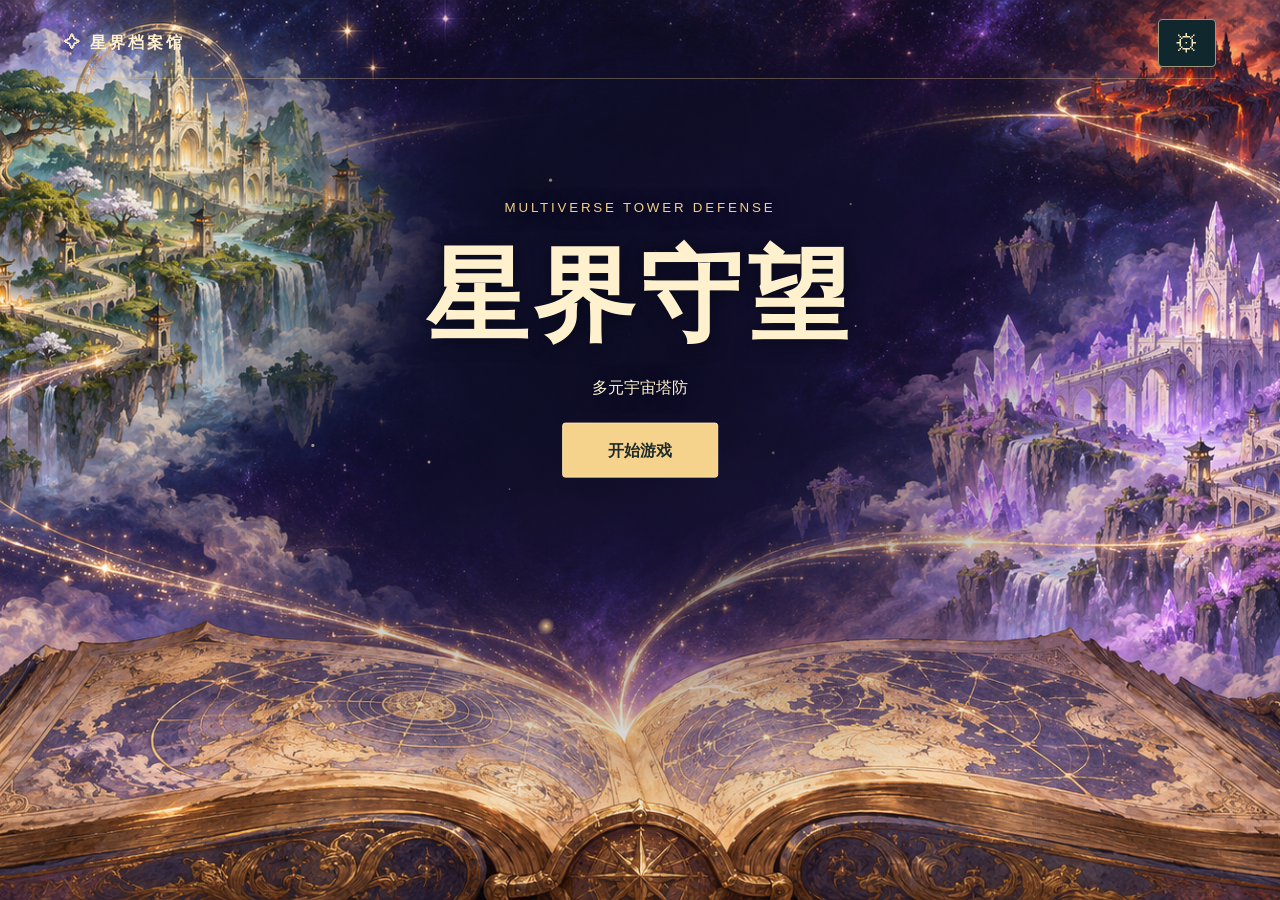
==== commit 0de63f8c: "Add Chapter 1 2.5D isometric Souls-like playable TD (science-era.html)" ====
--- a/index.html
+++ b/index.html
@@ -218,6 +218,7 @@
 byId('next').onclick = () => show(page + 1);
 byId('guard').onclick = () => {
   if (turning) return;
+  if (page === 1) { location.href = 'science-era.html'; return; }
   byId('guardTitle').textContent = byId('guard').textContent;
   byId('guardDialog').showModal();
 };
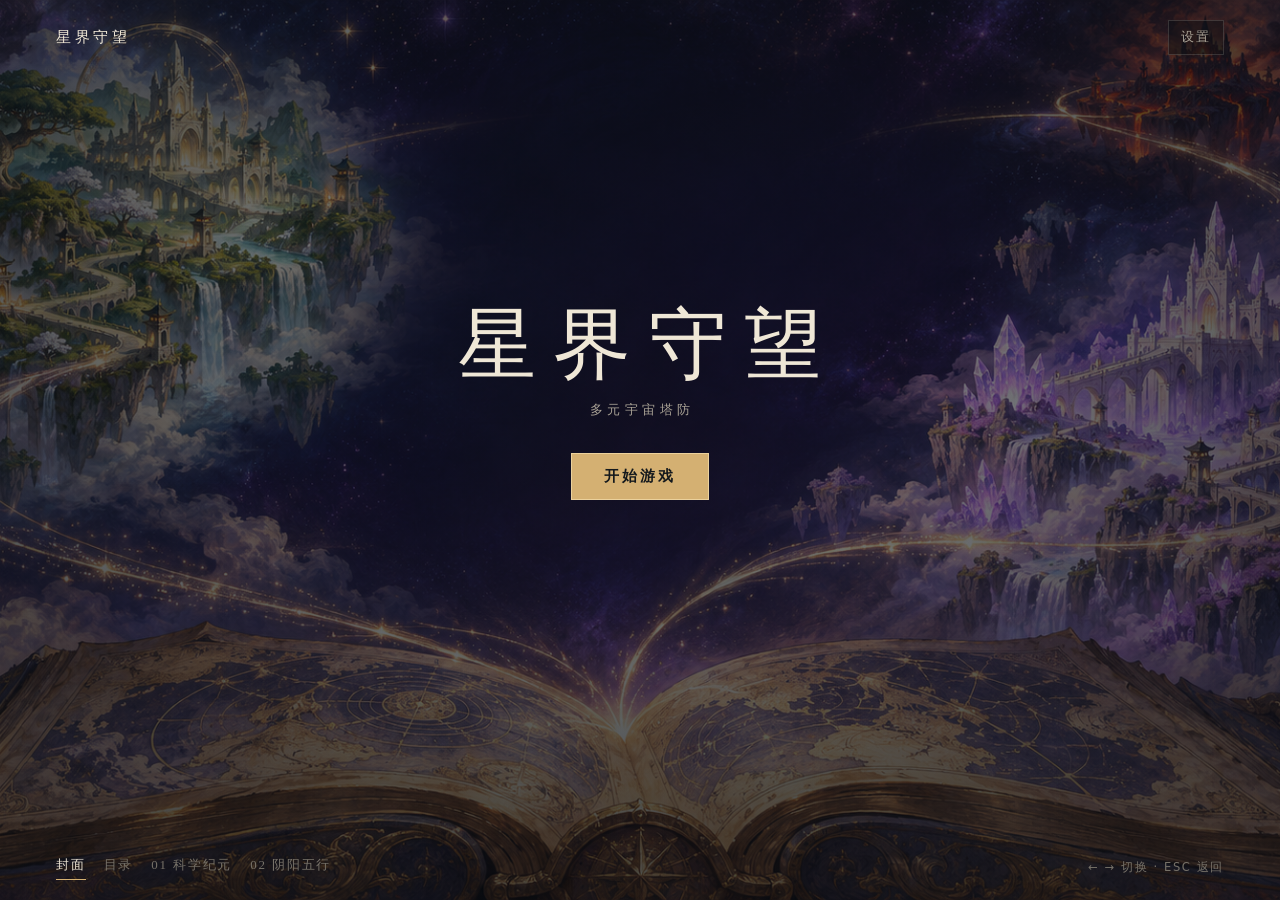
==== commit 77f9f9c5: "Refine index.html and science-era.html for cleaner, restrained layout" ====
--- a/index.html
+++ b/index.html
@@ -1,238 +1,595 @@
 <!doctype html>
-<html lang="zh-CN"><meta charset="utf-8"><meta name="viewport" content="width=device-width,initial-scale=1"><title>星界守望 · 多元宇宙塔防</title>
+<html lang="zh-CN">
+<head>
+<meta charset="utf-8">
+<meta name="viewport" content="width=device-width,initial-scale=1">
+<title>星界守望 · 多元宇宙塔防</title>
 <style>
-*{box-sizing:border-box}body{margin:0;background:#0a1b20;color:#fff1ce;font:16px/1.6 "DM Sans","Microsoft YaHei",sans-serif}button{font:inherit;cursor:pointer}button:focus-visible,input:focus-visible{outline:3px solid #63d6ed;outline-offset:4px}main{position:relative;isolation:isolate;min-height:100svh;display:grid;align-items:center;padding:6rem clamp(1.5rem,8vw,9rem);background:radial-gradient(ellipse at 50% 42%,#090b20a8,transparent 62%),url(multiverse.png) center/cover,#13353b;perspective:1400px}header,footer{position:absolute;left:5%;right:5%;display:flex;justify-content:space-between;align-items:center;z-index:3}header{top:1.2rem;border-bottom:1px solid #d8bf8459;padding-bottom:.7rem;letter-spacing:.18em}header button,.navbtn{background:#10282d;color:#f7e7bd;border:1px solid #9d997e;border-radius:4px;padding:.45rem 1rem}header button{font-size:1.5rem;line-height:1.3}small{letter-spacing:.21em;color:#f2ce87}h1,h2{font-family:"STSong","SimSun",serif;line-height:1.12}h1{font-size:clamp(3.6rem,8vw,8rem);margin:.2em 0;letter-spacing:.05em}h2{font-size:clamp(2.6rem,6vw,5rem);margin:.2em 0}.start{background:#f6d38d;color:#202c2b;padding:.85rem 2.8rem;border:1px solid #ffe6ac;border-radius:3px;font-weight:bold;margin-top:1rem}footer{bottom:1rem;font:13px monospace;letter-spacing:.15em}.book{position:relative;padding:clamp(1.5rem,5vw,5rem);border:3px double #998250;box-shadow:6px 6px #aaa08a,10px 10px #37372e,0 15px 60px #0008;background:linear-gradient(90deg,#a99570,#e7dab8 3%,#f3e8c9 47%,#d6c6a1 50%,#eddfbc 52%,#ede2c6);color:#253b38;min-height:55svh;display:grid;align-content:center}.book small{color:#665437}.entry{border:0;border-block:1px solid #96886b;background:transparent;color:inherit;text-align:left;padding:1rem 0;font-size:1.2rem}.illustrated{background:linear-gradient(90deg,#082129eb,transparent),url(science-era.png) center/cover;color:#fff1ce}.illustrated small{color:#ead29d}.navbtn:disabled{opacity:.4;cursor:default}dialog{background:#132e32;color:#f4e4c3;border:1px solid #bc9d67;width:min(90vw,360px);padding:1.7rem}dialog::backdrop{background:#07171dcc}dialog label{display:block;margin:1rem 0}input{width:100%;accent-color:#efc77c}output{float:right}dialog h2{font-size:2rem}[hidden]{display:none!important}@media(prefers-reduced-motion:reduce){*{animation:none!important}}@media(max-width:520px){main{background-position:63% center}.book{min-height:58svh}footer{bottom:1.5rem}}
-#subjects{display:grid;grid-template-columns:repeat(2,minmax(0,1fr));gap:.6rem;max-width:33rem;margin:0}#subjects div{background:#09252de6;padding:.5rem .8rem;border-left:2px solid #d7bc7e}dt{color:#f2d28e}dd{margin:0;font-size:.87rem}.illustrated p{max-width:31rem;text-shadow:0 1px 4px #000}
-
-#cover{text-align:center}.titles{position:absolute;bottom:calc(50% + 2.7rem);left:0;right:0;text-shadow:0 2px 18px #080919}.titles p{margin:.4rem}#start{position:absolute;left:50%;top:50%;transform:translate(-50%,-50%);margin:0;white-space:nowrap}
-.book{border-radius:2% 4% 3% 2% / 3% 2% 3% 2%;box-shadow:0 3px #d6c8aa,0 5px #786750,0 7px #ddcfac,0 10px #463625,0 13px #302137,0 24px 38px #100c22aa}
-#turnsheet{position:absolute;inset:0;width:100%;height:100%;pointer-events:none}
-@media(max-height:500px){.titles h1{font-size:2.1rem}.titles small{display:none}.titles{bottom:calc(50% + 1.7rem)}}
-.book.old-page{position:absolute;inset:0;min-height:0;box-shadow:none;pointer-events:none} .binding{place-content:center;background:linear-gradient(105deg,#1b1830,#36354e,#221b30);color:#efdcab;font:clamp(2rem,5vw,4rem) serif;border:5px double #9c8358}.old-page dl{display:grid;grid-template-columns:1fr 1fr;max-width:33rem;gap:.6rem;margin:0}.old-page dl div{background:#09252de6;padding:.5rem .8rem;border-left:2px solid #d7bc7e}
-.wuxing{background:linear-gradient(90deg,#101e25ed 0%,#162a3270 50%,transparent 82%),url(yin-yang.png) center/cover;color:#fff0d3}.wuxing small{color:#f0c782}.wuxing p{max-width:27rem;text-shadow:0 1px 5px #122}.entry+.entry{border-top:0}
-
-.book{padding-bottom:5.8rem}
-.book-nav{position:absolute;bottom:1rem;left:clamp(.8rem,3vw,2.5rem);right:clamp(.8rem,3vw,2.5rem);display:grid;grid-template-columns:1fr auto 1fr;align-items:center;gap:.4rem}
-.book-nav button:first-child{justify-self:start}.book-nav button:last-child{justify-self:end}.book-nav span{font:14px monospace}
-.guard-row{display:flex;justify-content:flex-end;margin-top:1.25rem;align-self:end}.book:has(.guard-row:not([hidden])){align-content:stretch;grid-template-rows:auto auto auto auto 1fr}.guard{border:1px solid #f5ce80;border-radius:4px;background:#f2cf91;color:#242e30;font-weight:700;padding:.65rem 1.3rem}
-@media(max-width:520px){.book-nav .navbtn{padding:.45rem .65rem}}
-#starlight{position:absolute;inset:0;width:100%;height:100%;pointer-events:none}.titles,#start{z-index:1}
-
-.sigil{width:1.65rem;height:1.65rem;flex:none;vertical-align:middle}
-.illustrated dt{display:flex;align-items:center;gap:.55rem}.illustrated dd{padding-left:2.2rem}
-.elements{width:min(100%,26rem);border-spacing:0;color:#fff1dc;background:#101f29e8;border:1px solid #a68c61;border-radius:4px;overflow:hidden}
-.elements th,.elements td{width:50%;text-align:left;padding:.28rem .85rem}.elements th{font-family:serif;letter-spacing:.16em;border-bottom:1px solid #927f62}
-.elements td{border-bottom:1px solid #ffffff19}.elements tr:last-child td{border-bottom:0}
-.elements :is(td,th):first-child{color:#c1e6ef;border-right:1px solid #96836566}.elements :is(td,th):last-child{color:#ffda92}
-.elements .sigil{margin-right:.65rem;width:1.4rem;height:1.4rem}
-@media(max-width:520px){.illustrated dt{flex-wrap:wrap;gap:.25rem}.illustrated dd{padding-left:0}}
-
-/* Keep effects on the illustration, beneath the controls and text. */
-.book{isolation:isolate}
-.chapter-art{display:none;position:absolute;inset:0;overflow:hidden;pointer-events:none;z-index:-1;border-radius:inherit}
-.illustrated .chapter-art,.wuxing .chapter-art{display:block}
-.chapter-art i{position:absolute;display:block}
-.illustrated .chapter-art i{left:69%;top:22%;width:26%;height:13%;border:2px solid #99f5ff;box-shadow:0 0 14px #4fd8e7,inset 0 0 10px #7be3e9;border-radius:50%;animation:coil-pulse 3.8s ease-out infinite}
-.illustrated .chapter-art i:nth-child(2){animation-delay:-1.25s}.illustrated .chapter-art i:nth-child(3){animation-delay:-2.5s}
-@keyframes coil-pulse{0%{opacity:0;transform:scale(.18)}18%{opacity:.83}100%{opacity:0;transform:scale(1.45) translateY(-12%)}}
-.wuxing .chapter-art i{width:84%;height:42%;left:25%;top:52%;background:radial-gradient(ellipse at center,#efe7d6a6,transparent 65%);filter:blur(9px);animation:valley-mist 12s ease-in-out infinite alternate}
-.wuxing .chapter-art i:nth-child(2){left:46%;top:20%;height:32%;animation-delay:-5s}.wuxing .chapter-art i:nth-child(3){left:-20%;top:64%;animation-duration:16s;animation-delay:-9s}
-@keyframes valley-mist{from{opacity:.26;transform:translate(-12%,9%) rotate(-9deg)}to{opacity:.85;transform:translate(13%,-10%) rotate(-16deg)}}
-@media(prefers-reduced-motion:reduce){.chapter-art{display:none!important}}
-
-.elements{background:linear-gradient(100deg,#142f2df2,#232823f5 48%,#302a23f5);border:3px double #a5956d}
-.elements th{font-family:"STSong","SimSun",serif;font-size:1.1rem}
-.elements .emblem{display:flex;gap:.65rem;align-items:center;font:600 1.05rem/1.2 "STSong","SimSun",serif}
-.emblem svg{flex:none;width:2.65rem;height:2.65rem;padding:2px;border:1px solid #b4cbbc55;border-radius:50%;background:#99c8b50d}
-.elements .emblem small{display:block;font:normal .77rem/1.45 "STSong","SimSun",serif;color:inherit;letter-spacing:.12em;opacity:.83}
-.elements td:first-child{color:#c5e5cf}.elements td:last-child svg{border-color:#d9b97c66;background:#c798500d}
-@media(max-width:520px){.elements td{padding:.28rem .45rem}.elements .emblem{gap:.35rem}.emblem svg{width:2.15rem;height:2.15rem}}
-.elements caption{text-align:left;color:#fff0cc;font-family:serif;letter-spacing:.13em;padding:.3rem .8rem;background:#192b29ed}
-
-.wuxing .chapter-art::before{content:"";position:absolute;inset:-6%;background:linear-gradient(90deg,#101e25ed,#162a3250 51%,transparent 82%),url(yin-yang.png) center/cover;animation:mountain-pan 9s ease-in-out infinite alternate}
-@keyframes mountain-pan{from{transform:translate(-2%,1%) scale(1)}to{transform:translate(2%,-1%) scale(1.085)}}
-.wuxing .chapter-art i{top:47%;height:24%;width:85%;filter:blur(5px);background:radial-gradient(ellipse at 25% 58%,#edf2e5af,transparent 42%),radial-gradient(ellipse at 62% 46%,#fff3d5ab,transparent 49%);animation-duration:7s}
-.wuxing .chapter-art i:nth-child(2){top:23%;height:17%}.wuxing .chapter-art i:nth-child(3){top:68%;height:22%}
+:root {
+  --bg: #0b1014;
+  --text: #efe7d6;
+  --text-dim: #a9a295;
+  --text-mute: #767168;
+  --accent: #d4b072;
+  --line: rgba(239, 231, 214, 0.16);
+  --line-strong: rgba(212, 176, 114, 0.45);
+  --panel: rgba(11, 16, 20, 0.78);
+  --serif: "Songti SC", "STSong", "Noto Serif SC", "SimSun", Georgia, serif;
+  --sans: "PingFang SC", "Hiragino Sans GB", "Microsoft YaHei", system-ui, sans-serif;
+}
+
+*, *::before, *::after { box-sizing: border-box; }
+
+html, body {
+  margin: 0;
+  height: 100%;
+  background: var(--bg);
+  color: var(--text);
+  font-family: var(--sans);
+  font-size: 14.5px;
+  line-height: 1.6;
+  -webkit-font-smoothing: antialiased;
+}
+
+a { color: inherit; text-decoration: none; }
+button { font: inherit; color: inherit; background: none; border: 0; padding: 0; cursor: pointer; }
+button:focus-visible, a:focus-visible, input:focus-visible { outline: 2px solid var(--accent); outline-offset: 3px; }
+[hidden] { display: none !important; }
+
+/* ---------- Full-Bleed Stage ---------- */
+.stage {
+  position: relative;
+  min-height: 100svh;
+  display: grid;
+  grid-template-rows: auto 1fr auto;
+  overflow: hidden;
+}
+
+.bg {
+  position: fixed;
+  inset: 0;
+  z-index: 0;
+  background-size: cover;
+  background-position: center;
+  opacity: 0;
+  transition: opacity 0.35s ease;
+  pointer-events: none;
+}
+
+.bg.active { opacity: 1; }
+.bg-cover { background-image: url("multiverse.png"); background-position: center 55%; }
+.bg-science { background-image: url("science-era.png"); background-position: 65% center; }
+.bg-wuxing { background-image: url("yin-yang.png"); background-position: 60% center; }
+
+.scrim {
+  position: fixed;
+  inset: 0;
+  z-index: 1;
+  pointer-events: none;
+  transition: background 0.3s ease;
+}
+
+.stage[data-view="cover"] .scrim {
+  background: radial-gradient(ellipse 65% 55% at 50% 38%, rgba(9, 13, 18, 0.45), rgba(9, 13, 18, 0.72));
+}
+
+.stage[data-view="index"] .scrim {
+  background: rgba(9, 13, 18, 0.82);
+}
+
+.stage[data-view="science"] .scrim,
+.stage[data-view="wuxing"] .scrim {
+  background: linear-gradient(90deg, rgba(9, 14, 18, 0.94) 0%, rgba(9, 14, 18, 0.82) 38%, rgba(9, 14, 18, 0.16) 66%, transparent 86%);
+}
+
+/* ---------- Top & Bottom Bars ---------- */
+.topbar, .bottombar {
+  position: relative;
+  z-index: 5;
+  display: flex;
+  align-items: center;
+  justify-content: space-between;
+  padding: 20px clamp(20px, 5vw, 56px);
+}
+
+.brand {
+  font-family: var(--serif);
+  font-size: 15px;
+  letter-spacing: 0.24em;
+  color: var(--text);
+}
+
+.text-btn {
+  font-size: 13px;
+  letter-spacing: 0.14em;
+  color: var(--text-dim);
+  padding: 6px 12px;
+  border: 1px solid var(--line);
+  background: rgba(11, 16, 20, 0.55);
+  transition: color 0.18s, border-color 0.18s;
+}
+
+.text-btn:hover { color: var(--text); border-color: var(--line-strong); }
+
+/* ---------- Main Host ---------- */
+.host {
+  position: relative;
+  z-index: 4;
+  display: grid;
+  align-items: center;
+  padding: 0 clamp(20px, 5vw, 56px);
+}
+
+.view { animation: fadeIn 0.22s ease both; }
+@keyframes fadeIn { from { opacity: 0; transform: translateY(4px); } to { opacity: 1; transform: translateY(0); } }
+
+/* ---------- Cover ---------- */
+.cover {
+  text-align: center;
+  padding-bottom: clamp(48px, 12vh, 110px);
+}
+
+.cover h1 {
+  margin: 0;
+  font-family: var(--serif);
+  font-weight: 500;
+  font-size: clamp(3rem, 7vw, 5.4rem);
+  letter-spacing: 0.22em;
+  padding-left: 0.22em;
+  line-height: 1.1;
+}
+
+.cover p {
+  margin: 12px 0 32px;
+  font-size: 13px;
+  letter-spacing: 0.34em;
+  padding-left: 0.34em;
+  color: var(--text-dim);
+}
+
+.btn-primary {
+  display: inline-flex;
+  align-items: center;
+  justify-content: center;
+  padding: 11px 32px;
+  background: var(--accent);
+  color: #13181c;
+  font-family: var(--serif);
+  font-weight: 700;
+  font-size: 14.5px;
+  letter-spacing: 0.2em;
+  border: 1px solid #ebd19c;
+  transition: filter 0.18s;
+}
+
+.btn-primary:hover { filter: brightness(1.08); }
+
+.btn-secondary {
+  display: inline-flex;
+  align-items: center;
+  justify-content: center;
+  padding: 10px 20px;
+  border: 1px solid var(--line);
+  color: var(--text-dim);
+  font-size: 13px;
+  letter-spacing: 0.14em;
+  transition: color 0.18s, border-color 0.18s;
+}
+
+.btn-secondary:hover { color: var(--text); border-color: var(--line-strong); }
+
+/* ---------- Index (Clean Ordered List) ---------- */
+.index-wrap {
+  width: min(560px, 100%);
+  margin: 0 auto;
+}
+
+.kicker {
+  display: block;
+  font-size: 11.5px;
+  letter-spacing: 0.24em;
+  color: var(--accent);
+  margin-bottom: 6px;
+}
+
+.index-wrap h2, .chapter h2 {
+  margin: 0 0 22px;
+  font-family: var(--serif);
+  font-weight: 500;
+  font-size: clamp(1.9rem, 3.6vw, 2.6rem);
+  letter-spacing: 0.14em;
+  line-height: 1.15;
+}
+
+.chapter-list {
+  border-top: 1px solid var(--line);
+}
+
+.chapter-row {
+  width: 100%;
+  display: grid;
+  grid-template-columns: 42px 1fr auto;
+  align-items: center;
+  gap: 14px;
+  padding: 18px 4px;
+  text-align: left;
+  border-bottom: 1px solid var(--line);
+  transition: padding-left 0.18s, border-color 0.18s;
+}
+
+.chapter-row:hover:not(:disabled) {
+  padding-left: 10px;
+  border-bottom-color: var(--line-strong);
+}
+
+.chapter-row:disabled { opacity: 0.42; cursor: default; }
+
+.row-num {
+  font-family: var(--serif);
+  font-size: 13px;
+  letter-spacing: 0.12em;
+  color: var(--accent);
+}
+
+.row-title {
+  display: block;
+  font-family: var(--serif);
+  font-size: 19px;
+  letter-spacing: 0.1em;
+}
+
+.row-sub {
+  display: block;
+  font-size: 12.5px;
+  color: var(--text-dim);
+  margin-top: 2px;
+}
+
+.row-status {
+  font-size: 12px;
+  letter-spacing: 0.12em;
+  color: var(--text-dim);
+}
+
+.row-status.playable { color: var(--accent); }
+
+/* ---------- Chapter Column ---------- */
+.chapter {
+  width: min(440px, 100%);
+}
+
+.chapter-desc {
+  margin: -10px 0 22px;
+  font-size: 13.5px;
+  color: var(--text-dim);
+}
+
+/* Science 2x2 Clean Grid */
+.science-grid {
+  display: grid;
+  grid-template-columns: repeat(2, minmax(0, 1fr));
+  border-top: 1px solid var(--line);
+  border-left: 1px solid var(--line);
+  margin-bottom: 24px;
+}
+
+.science-cell {
+  display: flex;
+  align-items: center;
+  gap: 12px;
+  padding: 13px 14px;
+  background: rgba(11, 16, 20, 0.56);
+  border-right: 1px solid var(--line);
+  border-bottom: 1px solid var(--line);
+}
+
+.science-cell svg {
+  width: 24px;
+  height: 24px;
+  flex: none;
+  color: var(--accent);
+}
+
+.cell-name { display: block; font-family: var(--serif); font-size: 15px; letter-spacing: 0.06em; }
+.cell-sub { display: block; font-size: 12px; color: var(--text-dim); }
+
+/* Wuxing 5-Row Clean Ledger */
+.wuxing-list {
+  border-top: 1px solid var(--line);
+  margin-bottom: 22px;
+}
+
+.wx-row {
+  display: grid;
+  grid-template-columns: 32px 1fr 1fr;
+  align-items: center;
+  gap: 10px;
+  padding: 7px 0;
+  border-bottom: 1px solid var(--line);
+}
+
+.wx-key {
+  font-family: var(--serif);
+  font-size: 14px;
+  color: var(--text-mute);
+}
+
+.wx-item {
+  display: flex;
+  align-items: center;
+  gap: 9px;
+}
+
+.wx-item svg {
+  width: 28px;
+  height: 28px;
+  flex: none;
+  opacity: 0.9;
+}
+
+.wx-item.yin { color: #b9d7c8; }
+.wx-item.yang { color: #e8cb92; }
+
+.wx-name { display: block; font-family: var(--serif); font-size: 14px; line-height: 1.2; }
+.wx-sub { display: block; font-size: 11px; color: var(--text-dim); }
+
+.actions {
+  display: flex;
+  align-items: center;
+  gap: 12px;
+}
+
+/* ---------- Bottom Nav ---------- */
+.nav-links {
+  display: flex;
+  align-items: center;
+  gap: 18px;
+}
+
+.nav-link {
+  font-family: var(--serif);
+  font-size: 13px;
+  letter-spacing: 0.14em;
+  color: var(--text-mute);
+  padding-bottom: 3px;
+  border-bottom: 1px solid transparent;
+  transition: color 0.18s, border-color 0.18s;
+}
+
+.nav-link:hover { color: var(--text-dim); }
+.nav-link[aria-current="page"] { color: var(--text); border-bottom-color: var(--accent); }
+
+.nav-hint {
+  font-size: 11.5px;
+  letter-spacing: 0.14em;
+  color: var(--text-mute);
+}
+
+/* ---------- Minimal Dialog ---------- */
+dialog {
+  padding: 24px 26px;
+  width: min(90vw, 340px);
+  background: #10161b;
+  color: var(--text);
+  border: 1px solid var(--line-strong);
+}
+
+dialog::backdrop { background: rgba(6, 9, 12, 0.72); }
+dialog h3 { margin: 0 0 18px; font-family: var(--serif); font-weight: 500; font-size: 18px; letter-spacing: 0.16em; }
+dialog label { display: block; margin-bottom: 16px; font-size: 13px; color: var(--text-dim); }
+dialog output { float: right; color: var(--accent); }
+dialog input[type="range"] { width: 100%; margin-top: 8px; accent-color: var(--accent); }
+.dialog-foot { display: flex; justify-content: flex-end; margin-top: 8px; }
+
+@media (max-width: 760px) {
+  .stage[data-view="science"] .scrim,
+  .stage[data-view="wuxing"] .scrim {
+    background: linear-gradient(180deg, rgba(9, 14, 18, 0.55) 0%, rgba(9, 14, 18, 0.92) 38%, rgba(9, 14, 18, 0.96) 100%);
+  }
+  .nav-hint { display: none; }
+}
+
+@media (prefers-reduced-motion: reduce) {
+  *, *::before, *::after { transition: none !important; animation: none !important; }
+}
 </style>
-<main><header><strong>✧ 星界档案馆</strong><button id="gear" aria-label="打开设置">⚙</button></header>
-<section id="cover"><canvas id="starlight" aria-hidden="true"></canvas><div class="titles"><small>MULTIVERSE TOWER DEFENSE</small><h1>星界守望</h1><p>多元宇宙塔防</p></div><button class="start" id="start">开始游戏</button></section>
-<section id="book" class="book" aria-live="polite" hidden><div class="chapter-art" aria-hidden="true"><i></i><i></i><i></i></div><small id="eyebrow"></small><h2 id="heading" tabindex="-1"></h2><p id="description"></p><dl id="subjects" hidden><div><dt><svg class="sigil" viewBox="0 0 32 32" fill="none" stroke="currentColor" stroke-width="1.6" stroke-linejoin="round" stroke-linecap="round" aria-hidden="true"><ellipse cx="16" cy="16" rx="14" ry="5" transform="rotate(-38 16 16)"/><ellipse cx="16" cy="16" rx="14" ry="5" transform="rotate(38 16 16)"/><circle cx="16" cy="16" r="2.3" fill="currentColor"/><circle cx="6" cy="7" r="2" fill="currentColor"/></svg><span>物理</span></dt><dd>电磁线圈塔</dd></div><div><dt><svg class="sigil" viewBox="0 0 32 32" fill="none" stroke="currentColor" stroke-width="1.6" stroke-linejoin="round" stroke-linecap="round" aria-hidden="true"><path d="M11 3h10m-8 0v10L5 26q-1 3 3 3h16q4 0 2-4l-8-12V3M9 21q4-3 8 0t6 0"/><circle cx="14" cy="24" r="1"/></svg><span>化学</span></dt><dd>晶格反应塔</dd></div><div><dt><svg class="sigil" viewBox="0 0 32 32" fill="none" stroke="currentColor" stroke-width="1.6" stroke-linejoin="round" stroke-linecap="round" aria-hidden="true"><path d="M9 3c0 12 14 14 14 26M23 3c0 12-14 14-14 26M10 6h12M12 10h8M12 22h8M10 26h12"/></svg><span>生物</span></dt><dd>共生树塔</dd></div><div><dt><svg class="sigil" viewBox="0 0 32 32" fill="none" stroke="currentColor" stroke-width="1.6" stroke-linejoin="round" stroke-linecap="round" aria-hidden="true"><rect x="7" y="7" width="18" height="18" rx="3"/><rect x="12" y="12" width="8" height="8"/><path d="M12 3v4m8-4v4M12 25v4m8-4v4M3 12h4m-4 8h4m18-8h4m-4 8h4"/></svg><span>计算机科学与技术</span></dt><dd>算法阵列塔</dd></div></dl><table class="elements" id="elements" aria-label="十天干与阴阳五行对照" hidden><caption>十天干 · 阴阳五行</caption><thead><tr><th scope="col">☾ 阴</th><th scope="col">☀ 阳</th></tr></thead><tbody><tr><td><span class="emblem"><svg viewBox="0 0 44 44" fill="none" stroke="currentColor" stroke-width="1.7" stroke-linecap="round" stroke-linejoin="round" aria-hidden="true"><path d="M9 34 27 16 12 34Z M26 17C17 17 18 9 23 10Q25 10 26 14C23 4 32 4 31 11Q30 14 28 15C36 9 39 17 32 19Q29 20 26 17Z M32 19v7m0 1v2"/></svg><span>辛金<small>阴金 · 银簪</small></span></span></td><td><span class="emblem"><svg viewBox="0 0 44 44" fill="none" stroke="currentColor" stroke-width="1.7" stroke-linecap="round" stroke-linejoin="round" aria-hidden="true"><path d="M17 11q0-7 5-7t5 7 M13 14q9-5 18 0l2 14 3 4q-14-4-28 0l3-5Z M13 18q9-4 18 0 M12 25q10-4 20 0 M20 31q2 7 5 0"/></svg><span>庚金<small>阳金 · 铜钟</small></span></span></td></tr>
-<tr><td><span class="emblem"><svg viewBox="0 0 44 44" fill="none" stroke="currentColor" stroke-width="1.7" stroke-linecap="round" stroke-linejoin="round" aria-hidden="true"><path d="M8 12q13 4 27-6 M17 13q3 11-6 21 M23 12q6 9 0 19 M29 10q7 5 5 13 M18 18q-6 2-6 8 5-3 6-8Z M25 17q-4 3-3 8 4-3 3-8Z"/></svg><span>乙木<small>阴木 · 垂柳</small></span></span></td><td><span class="emblem"><svg viewBox="0 0 44 44" fill="none" stroke="currentColor" stroke-width="1.7" stroke-linecap="round" stroke-linejoin="round" aria-hidden="true"><path d="M17 37 22 8m-6 19 5 1m-4-11 6 1 M20 21q5-8 14-9-4 7-14 9Z M20 24Q10 21 8 15q9 1 12 9Z M23 12q4-6 10-7-2 5-10 7Z"/></svg><span>甲木<small>阳木 · 劲竹</small></span></span></td></tr>
-<tr><td><span class="emblem"><svg viewBox="0 0 44 44" fill="none" stroke="currentColor" stroke-width="1.7" stroke-linecap="round" stroke-linejoin="round" aria-hidden="true"><path d="M21 6q-5 7-4 10a5 5 0 0 0 9-2q-1-3-5-8Z M15 23c-9 3 8 7 14 2 M9 25c-12 7 20 13 28 3 M14 34q9 3 17 0"/></svg><span>癸水<small>阴水 · 涟漪</small></span></span></td><td><span class="emblem"><svg viewBox="0 0 44 44" fill="none" stroke="currentColor" stroke-width="1.7" stroke-linecap="round" stroke-linejoin="round" aria-hidden="true"><path d="M5 32q9 1 13-12 4-13 16-10-9 0-8 8 1 7 10 4-5 8-14 4 M5 36q9 1 15-8 6 6 17 0 M11 27q3-3 5-9 M30 14q4-3 7 0"/></svg><span>壬水<small>阳水 · 潮头</small></span></span></td></tr>
-<tr><td><span class="emblem"><svg viewBox="0 0 44 44" fill="none" stroke="currentColor" stroke-width="1.7" stroke-linecap="round" stroke-linejoin="round" aria-hidden="true"><path d="M10 25q12 3 24-2-2 9-12 10-9-1-12-8Z M21 33v3m-6 1h14 M21 24c-8-5 3-10 2-17 7 6 4 11 1 14q0-4-2-5-3 4-1 8Z"/></svg><span>丁火<small>阴火 · 灯焰</small></span></span></td><td><span class="emblem"><svg viewBox="0 0 44 44" fill="none" stroke="currentColor" stroke-width="1.7" stroke-linecap="round" stroke-linejoin="round" aria-hidden="true"><path d="M12 25a10 10 0 1 1 20 0 M22 4v4M8 11l3 3m25-3-3 3 M5 21h4m26 0h4 M6 28q9-4 16 0t16 0 M10 33q7-3 13 0t11 0"/></svg><span>丙火<small>阳火 · 日轮</small></span></span></td></tr>
-<tr><td><span class="emblem"><svg viewBox="0 0 44 44" fill="none" stroke="currentColor" stroke-width="1.7" stroke-linecap="round" stroke-linejoin="round" aria-hidden="true"><path d="M5 26q6-5 12-5t10-5q4-4 10-3 M5 30q9-6 16-5 6 0 10-5l6-2 M8 34q8-5 17-5 6 0 11-5 M11 19q8-1 13-7l6-2"/></svg><span>己土<small>阴土 · 梯田</small></span></span></td><td><span class="emblem"><svg viewBox="0 0 44 44" fill="none" stroke="currentColor" stroke-width="1.7" stroke-linecap="round" stroke-linejoin="round" aria-hidden="true"><path d="M4 32 15 18l4 5L27 8l14 24 M12 22l3 1 2-2 M22 18l4-2 2 3 2-4 M18 32l7-11 M7 35q10-3 19-1t11 0"/></svg><span>戊土<small>阳土 · 叠嶂</small></span></span></td></tr></tbody></table><button class="entry" id="entry">第一平行宇宙 · 科学纪元</button><button class="entry" id="secondEntry">第二平行宇宙 · 阴阳五行</button><div class="guard-row" hidden><button id="guard" class="guard"></button></div><nav class="book-nav" aria-label="图鉴翻页"><button class="navbtn" id="prev" hidden>上一页</button><span id="counter">宇宙图鉴 ／ 封面</span><button class="navbtn" id="next" hidden>下一页</button></nav></section>
-<dialog id="guardDialog" aria-labelledby="guardTitle"><h2 id="guardTitle"></h2><p>本纪元的防守关卡正在筹备中。</p><form method="dialog"><button class="navbtn">返回图鉴</button></form></dialog>
-<dialog id="settings"><h2>设置</h2><label>音效音量 <output id="volText"></output><input type="range" id="volume" min="0" max="100"></label><label>画面亮度 <output id="lightText"></output><input type="range" id="brightness" min="45" max="120"></label><form method="dialog"><button class="navbtn">完成</button></form></dialog></main>
+</head>
+<body>
+<div class="stage" id="stage" data-view="cover">
+  <div class="bg bg-cover active" data-bg="cover"></div>
+  <div class="bg bg-science" data-bg="science"></div>
+  <div class="bg bg-wuxing" data-bg="wuxing"></div>
+  <div class="scrim"></div>
+
+  <header class="topbar">
+    <button class="brand" data-go="cover">星界守望</button>
+    <button class="text-btn" id="settingsBtn">设置</button>
+  </header>
+
+  <main class="host">
+    <!-- 封面 -->
+    <section class="view cover" id="view-cover">
+      <h1>星界守望</h1>
+      <p>多元宇宙塔防</p>
+      <button class="btn-primary" data-go="index">开始游戏</button>
+    </section>
+
+    <!-- 目录 -->
+    <section class="view index-wrap" id="view-index" hidden>
+      <span class="kicker">UNIVERSE INDEX</span>
+      <h2 tabindex="-1">平行宇宙</h2>
+      <div class="chapter-list">
+        <button class="chapter-row" data-go="science">
+          <span class="row-num">01</span>
+          <span>
+            <span class="row-title">科学纪元</span>
+            <span class="row-sub">四大学科塔 · 跨学科连锁反应</span>
+          </span>
+          <span class="row-status playable">2.5D 可玩</span>
+        </button>
+        <button class="chapter-row" data-go="wuxing">
+          <span class="row-num">02</span>
+          <span>
+            <span class="row-title">阴阳五行</span>
+            <span class="row-sub">黑白双水脉 · 十天干相生相克</span>
+          </span>
+          <span class="row-status">图鉴</span>
+        </button>
+        <button class="chapter-row" disabled>
+          <span class="row-num">03</span>
+          <span>
+            <span class="row-title">未启星门</span>
+            <span class="row-sub">后续章节筹备中</span>
+          </span>
+          <span class="row-status">敬请期待</span>
+        </button>
+      </div>
+    </section>
+
+    <!-- 01 科学纪元 -->
+    <section class="view chapter" id="view-science" hidden>
+      <span class="kicker">01 · UNIVERSE I</span>
+      <h2 tabindex="-1">科学纪元</h2>
+      <p class="chapter-desc">感应塔沿航道排布，以物理、化学、生物与算法四座防御塔拦截实验室逃逸体，守住核心机器。</p>
+      <div class="science-grid">
+        <div class="science-cell">
+          <svg viewBox="0 0 32 32" fill="none" stroke="currentColor" stroke-width="1.5" stroke-linecap="round"><ellipse cx="16" cy="16" rx="13" ry="4.8" transform="rotate(-38 16 16)"/><ellipse cx="16" cy="16" rx="13" ry="4.8" transform="rotate(38 16 16)"/><circle cx="16" cy="16" r="2.2" fill="currentColor"/></svg>
+          <span><span class="cell-name">物理</span><span class="cell-sub">电磁线圈塔</span></span>
+        </div>
+        <div class="science-cell">
+          <svg viewBox="0 0 32 32" fill="none" stroke="currentColor" stroke-width="1.5" stroke-linecap="round" stroke-linejoin="round"><path d="M11 3h10m-8 0v10L5 26q-1 3 3 3h16q4 0 2-4l-8-12V3M9 21q4-3 8 0t6 0"/></svg>
+          <span><span class="cell-name">化学</span><span class="cell-sub">晶格反应塔</span></span>
+        </div>
+        <div class="science-cell">
+          <svg viewBox="0 0 32 32" fill="none" stroke="currentColor" stroke-width="1.5" stroke-linecap="round"><path d="M9 3c0 12 14 14 14 26M23 3c0 12-14 14-14 26M10 6h12M12 10h8M12 22h8M10 26h12"/></svg>
+          <span><span class="cell-name">生物</span><span class="cell-sub">共生树塔</span></span>
+        </div>
+        <div class="science-cell">
+          <svg viewBox="0 0 32 32" fill="none" stroke="currentColor" stroke-width="1.5" stroke-linecap="round"><rect x="7" y="7" width="18" height="18" rx="2.5"/><rect x="12" y="12" width="8" height="8"/><path d="M12 3v4m8-4v4M12 25v4m8-4v4M3 12h4m-4 8h4m18-8h4m-4 8h4"/></svg>
+          <span><span class="cell-name">计算机</span><span class="cell-sub">算法阵列塔</span></span>
+        </div>
+      </div>
+      <div class="actions">
+        <a class="btn-primary" href="science-era.html">进入关卡</a>
+        <button class="btn-secondary" data-go="index">返回目录</button>
+      </div>
+    </section>
+
+    <!-- 02 阴阳五行 -->
+    <section class="view chapter" id="view-wuxing" hidden>
+      <span class="kicker">02 · UNIVERSE II</span>
+      <h2 tabindex="-1">阴阳五行</h2>
+      <p class="chapter-desc">一黑一白两条水脉环山而过，五座关隘分演十天干阴器与阳器，借五行生克共守阵眼。</p>
+      <div class="wuxing-list">
+        <div class="wx-row">
+          <span class="wx-key">金</span>
+          <span class="wx-item yin"><svg viewBox="0 0 44 44" fill="none" stroke="currentColor" stroke-width="1.6" stroke-linecap="round"><path d="M9 34 27 16 12 34Z M26 17C17 17 18 9 23 10Q25 10 26 14C23 4 32 4 31 11Q30 14 28 15C36 9 39 17 32 19Q29 20 26 17Z"/></svg><span><span class="wx-name">辛金</span><span class="wx-sub">阴 · 银簪</span></span></span>
+          <span class="wx-item yang"><svg viewBox="0 0 44 44" fill="none" stroke="currentColor" stroke-width="1.6" stroke-linecap="round"><path d="M17 11q0-7 5-7t5 7 M13 14q9-5 18 0l2 14 3 4q-14-4-28 0l3-5Z M13 18q9-4 18 0"/></svg><span><span class="wx-name">庚金</span><span class="wx-sub">阳 · 铜钟</span></span></span>
+        </div>
+        <div class="wx-row">
+          <span class="wx-key">木</span>
+          <span class="wx-item yin"><svg viewBox="0 0 44 44" fill="none" stroke="currentColor" stroke-width="1.6" stroke-linecap="round"><path d="M8 12q13 4 27-6 M17 13q3 11-6 21 M23 12q6 9 0 19 M29 10q7 5 5 13"/></svg><span><span class="wx-name">乙木</span><span class="wx-sub">阴 · 垂柳</span></span></span>
+          <span class="wx-item yang"><svg viewBox="0 0 44 44" fill="none" stroke="currentColor" stroke-width="1.6" stroke-linecap="round"><path d="M17 37 22 8m-6 19 5 1m-4-11 6 1 M20 21q5-8 14-9-4 7-14 9Z"/></svg><span><span class="wx-name">甲木</span><span class="wx-sub">阳 · 劲竹</span></span></span>
+        </div>
+        <div class="wx-row">
+          <span class="wx-key">水</span>
+          <span class="wx-item yin"><svg viewBox="0 0 44 44" fill="none" stroke="currentColor" stroke-width="1.6" stroke-linecap="round"><path d="M21 6q-5 7-4 10a5 5 0 0 0 9-2q-1-3-5-8Z M15 23c-9 3 8 7 14 2 M9 27c-10 6 18 11 26 2"/></svg><span><span class="wx-name">癸水</span><span class="wx-sub">阴 · 涟漪</span></span></span>
+          <span class="wx-item yang"><svg viewBox="0 0 44 44" fill="none" stroke="currentColor" stroke-width="1.6" stroke-linecap="round"><path d="M5 32q9 1 13-12 4-13 16-10-9 0-8 8 1 7 10 4-5 8-14 4"/></svg><span><span class="wx-name">壬水</span><span class="wx-sub">阳 · 潮头</span></span></span>
+        </div>
+        <div class="wx-row">
+          <span class="wx-key">火</span>
+          <span class="wx-item yin"><svg viewBox="0 0 44 44" fill="none" stroke="currentColor" stroke-width="1.6" stroke-linecap="round"><path d="M10 25q12 3 24-2-2 9-12 10-9-1-12-8Z M21 24c-8-5 3-10 2-17 7 6 4 11 1 14"/></svg><span><span class="wx-name">丁火</span><span class="wx-sub">阴 · 灯焰</span></span></span>
+          <span class="wx-item yang"><svg viewBox="0 0 44 44" fill="none" stroke="currentColor" stroke-width="1.6" stroke-linecap="round"><path d="M12 25a10 10 0 1 1 20 0 M22 4v4M8 11l3 3m25-3-3 3 M5 21h4m26 0h4"/></svg><span><span class="wx-name">丙火</span><span class="wx-sub">阳 · 日轮</span></span></span>
+        </div>
+        <div class="wx-row">
+          <span class="wx-key">土</span>
+          <span class="wx-item yin"><svg viewBox="0 0 44 44" fill="none" stroke="currentColor" stroke-width="1.6" stroke-linecap="round"><path d="M5 26q6-5 12-5t10-5q4-4 10-3 M5 31q9-6 16-5 6 0 10-5l6-2"/></svg><span><span class="wx-name">己土</span><span class="wx-sub">阴 · 梯田</span></span></span>
+          <span class="wx-item yang"><svg viewBox="0 0 44 44" fill="none" stroke="currentColor" stroke-width="1.6" stroke-linecap="round"><path d="M4 32 15 18l4 5L27 8l14 24 M18 32l7-11"/></svg><span><span class="wx-name">戊土</span><span class="wx-sub">阳 · 叠嶂</span></span></span>
+        </div>
+      </div>
+      <div class="actions">
+        <button class="btn-secondary" id="wuxingSoonBtn">关卡筹备中</button>
+        <button class="btn-secondary" data-go="index">返回目录</button>
+      </div>
+    </section>
+  </main>
+
+  <footer class="bottombar">
+    <nav class="nav-links" aria-label="页面切换">
+      <button class="nav-link" data-go="cover" aria-current="page">封面</button>
+      <button class="nav-link" data-go="index">目录</button>
+      <button class="nav-link" data-go="science">01 科学纪元</button>
+      <button class="nav-link" data-go="wuxing">02 阴阳五行</button>
+    </nav>
+    <span class="nav-hint">← → 切换 · ESC 返回</span>
+  </footer>
+</div>
+
+<dialog id="settingsDialog">
+  <h3>设置</h3>
+  <label>音效音量 <output id="volOut">55%</output><input type="range" id="volume" min="0" max="100" value="55"></label>
+  <label>画面亮度 <output id="lightOut">100%</output><input type="range" id="brightness" min="50" max="120" value="100"></label>
+  <div class="dialog-foot"><button class="text-btn" data-close>完成</button></div>
+</dialog>
+
+<dialog id="soonDialog">
+  <h3>阴阳五行</h3>
+  <p style="margin:0 0 18px;color:var(--text-dim);font-size:13.5px">第二章黑白双水脉关卡正在筹备中。</p>
+  <div class="dialog-foot"><button class="text-btn" data-close>返回</button></div>
+</dialog>
+
 <script>
 const byId = id => document.getElementById(id);
-const sky = byId('starlight');
-const skyContext = sky.getContext('2d');
-const reducedMotion = matchMedia('(prefers-reduced-motion: reduce)');
-const stars = Array.from({length:75}, () => ({
-  x:Math.random(), y:Math.random(), phase:Math.random()*Math.PI*2, size:.6+Math.random()*1.1
-}));
-let skyFrame = 0;
-function animateSky(time) {
-  const w=sky.clientWidth, h=sky.clientHeight;
-  const ratio=Math.min(devicePixelRatio || 1,2);
-  if(sky.width!==Math.round(w*ratio) || sky.height!==Math.round(h*ratio)){
-    sky.width=Math.round(w*ratio); sky.height=Math.round(h*ratio);
-  }
-  const ctx=skyContext, t=time/1000;
-  ctx.setTransform(ratio,0,0,ratio,0,0);
-  ctx.clearRect(0,0,w,h);
-  ctx.fillStyle='#ffe6aa';
-  for(const star of stars){
-    ctx.globalAlpha=.36+.3*Math.sin(t*.75+star.phase);
-    ctx.beginPath();
-    ctx.arc(star.x*w+4*Math.sin(t*.13+star.phase),((star.y*h-t*(1+star.size))%h+h)%h,star.size,0,Math.PI*2);
-    ctx.fill();
-  }
-  for(let i=0;i<3;i++){
-    const u=(t*.047+i/3)%1;
-    const x=w*(.13+.74*u), y=h*(.76-.11*Math.sin(u*Math.PI*2));
-    const glow=ctx.createRadialGradient(x,y,0,x,y,9);
-    glow.addColorStop(0,'#fff1c4');glow.addColorStop(.25,'#ffcf81ba');glow.addColorStop(1,'#ffce7900');
-    ctx.fillStyle=glow;ctx.globalAlpha=Math.sin(Math.PI*u)*.9;ctx.fillRect(x-9,y-9,18,18);
-  }
-  ctx.globalAlpha=1;
-  skyFrame=requestAnimationFrame(animateSky);
-}
-function updateSky(){
-  cancelAnimationFrame(skyFrame);
-  if(!skyContext) return;
-  if(byId('cover').hidden || document.hidden || reducedMotion.matches){
-    skyContext.clearRect(0,0,sky.width,sky.height);return;
-  }
-  skyFrame=requestAnimationFrame(animateSky);
-}
-document.addEventListener('visibilitychange',updateSky);
-reducedMotion.addEventListener('change',updateSky);
-updateSky();
-const pages = [
-  ['UNIVERSE INDEX', '平行宇宙目录', '选择一个宇宙，展开它的篇章。'],
-  ['UNIVERSE Ⅰ', '科学纪元', '第一平行宇宙 · 高耸的感应塔捕捉星际电流，守护通往核心的最后一条航道。'],
-  ['UNIVERSE Ⅱ', '阴阳五行', '第二平行宇宙 · 一黑一白两条水脉环山而过。金、木、水、火、土五座关隘沿岸而立，共守阵眼。'],
-  ['NEXT UNIVERSE', '敬请期待', '下一座宇宙的星门尚未开启。']
-];
-let page = -1;
-let audio;
-function chime() {
-  try {
-    audio ??= new AudioContext();
-    audio.resume().catch(() => {});
-    const tone = audio.createOscillator(), gain = audio.createGain();
-    tone.frequency.value = 392;
-    gain.gain.setValueAtTime(Number(byId('volume').value) * .0009, audio.currentTime);
-    gain.gain.linearRampToValueAtTime(0, audio.currentTime + .23);
-    tone.connect(gain).connect(audio.destination);
-    tone.start(); tone.stop(audio.currentTime + .24);
-  } catch {}
-}
-// Keep the spread still. A diagonal fold travels from the lower corner
-// across the old leaf; the narrow band along the fold is its curved underside.
-let turning = false;
-function curl(book, oldPage, forward) {
-  if (matchMedia('(prefers-reduced-motion: reduce)').matches) return;
-  const canvas = document.createElement('canvas');
-  canvas.id = 'turnsheet';
-  canvas.setAttribute('aria-hidden','true');
-  oldPage.removeAttribute('id');
-  oldPage.querySelectorAll('[id]').forEach(el => el.removeAttribute('id'));
-  oldPage.inert = true;
-  oldPage.hidden = false;
-  oldPage.setAttribute('aria-hidden','true');
-  oldPage.classList.add('old-page');
-  book.append(oldPage, canvas);
-  const ctx = canvas.getContext('2d');
-  if (!ctx) { canvas.remove(); oldPage.remove(); return; }
-  const w = book.clientWidth, h = book.clientHeight;
-  const ratio = Math.min(devicePixelRatio || 1, 2);
-  canvas.width = w * ratio; canvas.height = h * ratio;
-  ctx.scale(ratio,ratio);
-  turning = true;
-  const start = performance.now();
-  function draw(now) {
-    const t = Math.min(1,(now-start)/900);
-    const progress = t*t*(3-2*t);
-    ctx.clearRect(0,0,w,h);
-    ctx.save();
-    if (!forward) { ctx.translate(w,0); ctx.scale(-1,1); }
-    const tilt = Math.min(w*.32,h*.38);
-    const bottom = w + tilt - (w + 2*tilt)*progress;
-    const top = bottom + tilt;
-    const curlWidth = Math.sin(Math.PI*t)*Math.min(115,w*.21);
-    const x = v => forward ? v : w-v;
-    const edge = [];
-    for(let step=0;step<=20;step++){
-      const u=step/20;
-      const bx=(1-u)*(1-u)*top+2*(1-u)*u*(top-tilt*.12)+u*u*bottom;
-      const by=(2*(1-u)*u*.56+u*u)*h;
-      edge.push(x(bx)+'px '+by+'px');
-    }
-    oldPage.style.clipPath='polygon('+[x(0)+'px 0',...edge,x(0)+'px '+h+'px'].join(',')+')';
-    if(curlWidth>0){
-      const shade=ctx.createLinearGradient(top-curlWidth,0,top+12,tilt/h*(curlWidth+12));
-      shade.addColorStop(0,'#ac9774');shade.addColorStop(.38,'#fff6d9');shade.addColorStop(.76,'#e6d7b3');shade.addColorStop(1,'#8c785e');
-      ctx.beginPath();ctx.moveTo(top,0);ctx.quadraticCurveTo(top-tilt*.12,h*.56,bottom,h);
-      ctx.quadraticCurveTo(bottom-curlWidth*.9,h*.98,bottom-curlWidth,h*.91);
-      ctx.bezierCurveTo(top-curlWidth*1.25,h*.55,top-curlWidth*.9,h*.06,top,0);
-      ctx.fillStyle=shade;ctx.shadowColor='#32251677';ctx.shadowBlur=12;ctx.shadowOffsetX=forward?6:-6;ctx.fill();
-    }
-    ctx.restore();
-    if(t<1) requestAnimationFrame(draw); else { canvas.remove(); oldPage.remove(); turning=false; }
-  }
-  draw(start);
-}
-function show(index) {
-  if (turning || index < -1 || index >= pages.length) return;
-  const oldPage = byId('book').cloneNode(true);
-  if(page === -1){oldPage.className='book binding';oldPage.textContent='星 界 守 望';}
-  const forward = index > page;
-  page = index; chime();
-  const onCover = page === -1;
-  byId('cover').hidden = !onCover;
-  updateSky();
-  for (const id of ['book','prev','next']) byId(id).hidden = onCover;
-  byId('counter').textContent = onCover ? '宇宙图鉴 ／ 封面' : (page + 1) + ' ／ ' + pages.length;
-  if (onCover) { byId('start').focus(); return; }
-  ['eyebrow','heading','description'].forEach((id,i) => byId(id).textContent = pages[page][i]);
-  byId('subjects').hidden = page !== 1;
-  byId('elements').hidden = page !== 2;
-  byId('entry').hidden = page !== 0;
-  byId('secondEntry').hidden = page !== 0;
-  const hasChapter = page === 1 || page === 2;
-  byId('guard').parentElement.hidden = !hasChapter;
-  byId('guard').textContent = hasChapter ? '守护' + pages[page][1] : '';
-  byId('next').disabled = page === pages.length - 1;
-  byId('prev').textContent = page === 0 ? '返回封面' : '上一页';
-  const book = byId('book');
-  book.className = ['book', 'book illustrated', 'book wuxing', 'book'][page];
-  curl(book, oldPage, forward);
-  byId('heading').focus({preventScroll:true});
-}
-byId('start').onclick = () => show(0);
-byId('entry').onclick = () => show(1);
-byId('secondEntry').onclick = () => show(2);
-byId('prev').onclick = () => show(page - 1);
-byId('next').onclick = () => show(page + 1);
-byId('guard').onclick = () => {
-  if (turning) return;
-  if (page === 1) { location.href = 'science-era.html'; return; }
-  byId('guardTitle').textContent = byId('guard').textContent;
-  byId('guardDialog').showModal();
-};
-byId('gear').onclick = () => byId('settings').showModal();
-for (const [id, output, initial] of [['volume','volText',55],['brightness','lightText',100]]) {
-  const slider = byId(id);
-  slider.value = initial;
-  try { slider.value = localStorage.getItem('atlas.' + id) ?? initial; } catch {}
-  function apply() {
-    byId(output).textContent = slider.value + '%';
-    if (id === 'brightness') document.documentElement.style.filter = 'brightness(' + slider.value + '%)';
-  }
+const VIEWS = ['cover', 'index', 'science', 'wuxing'];
+const BG = { cover: 'cover', index: 'cover', science: 'science', wuxing: 'wuxing' };
+let current = 'cover';
+
+function go(name) {
+  if (!VIEWS.includes(name)) return;
+  current = name;
+  byId('stage').dataset.view = name;
+  VIEWS.forEach(v => { byId('view-' + v).hidden = v !== name; });
+  document.querySelectorAll('.bg').forEach(el => el.classList.toggle('active', el.dataset.bg === BG[name]));
+  document.querySelectorAll('.nav-link').forEach(el => {
+    if (el.dataset.go === name) el.setAttribute('aria-current', 'page');
+    else el.removeAttribute('aria-current');
+  });
+  const h2 = byId('view-' + name).querySelector('h2');
+  if (h2) h2.focus({ preventScroll: true });
+}
+
+document.querySelectorAll('[data-go]').forEach(el => el.addEventListener('click', () => go(el.dataset.go)));
+
+document.addEventListener('keydown', e => {
+  if (document.querySelector('dialog[open]')) return;
+  const i = VIEWS.indexOf(current);
+  if (e.key === 'ArrowRight' && i < VIEWS.length - 1) go(VIEWS[i + 1]);
+  if (e.key === 'ArrowLeft' && i > 0) go(VIEWS[i - 1]);
+  if (e.key === 'Escape' && current !== 'cover') go(current === 'index' ? 'cover' : 'index');
+});
+
+byId('settingsBtn').onclick = () => byId('settingsDialog').showModal();
+byId('wuxingSoonBtn').onclick = () => byId('soonDialog').showModal();
+document.querySelectorAll('dialog').forEach(dlg => {
+  dlg.querySelectorAll('[data-close]').forEach(b => b.addEventListener('click', () => dlg.close()));
+  dlg.addEventListener('click', e => { if (e.target === dlg) dlg.close(); });
+});
+
+for (const [id, outId, def] of [['volume', 'volOut', 55], ['brightness', 'lightOut', 100]]) {
+  const input = byId(id);
+  let val = def;
+  try { val = localStorage.getItem('atlas.' + id) ?? def; } catch {}
+  input.value = val;
+  const apply = () => {
+    byId(outId).textContent = input.value + '%';
+    if (id === 'brightness') document.documentElement.style.filter = `brightness(${input.value}%)`;
+  };
   apply();
-  slider.oninput = () => { apply(); try { localStorage.setItem('atlas.' + id, slider.value); } catch {} };
-}
-byId('volume').onchange = chime;
-</script></html>+  input.addEventListener('input', () => {
+    apply();
+    try { localStorage.setItem('atlas.' + id, input.value); } catch {}
+  });
+}
+</script>
+</body>
+</html>
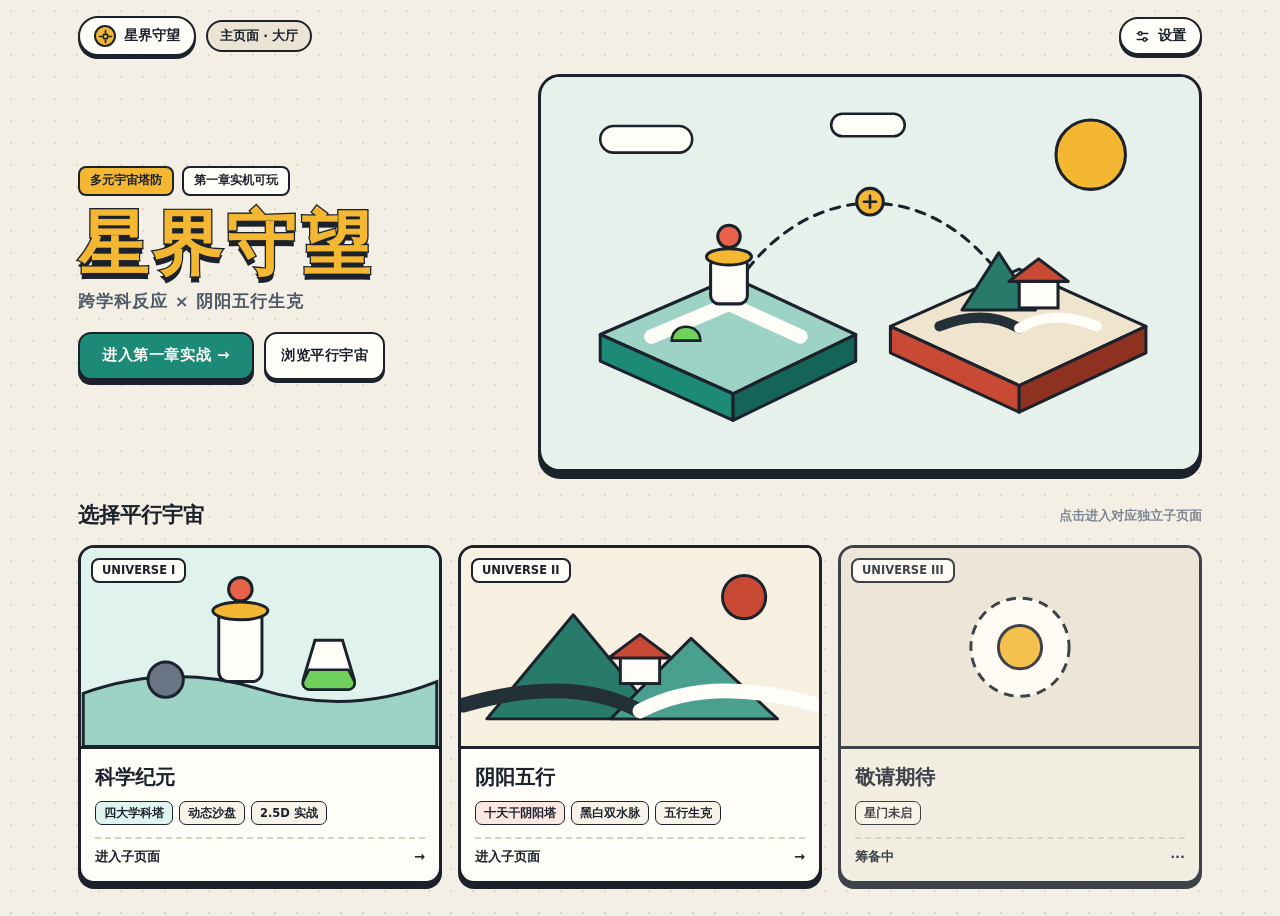
==== commit 8d95c253: "Replace old index.html completely with redesigned hub, subpages, and 2.5D Chapter 1 TD" ====
--- a/index.html
+++ b/index.html
@@ -4,576 +4,271 @@
 <meta charset="utf-8">
 <meta name="viewport" content="width=device-width,initial-scale=1">
 <title>星界守望 · 多元宇宙塔防</title>
+<link rel="stylesheet" href="theme.css">
 <style>
-:root {
-  --bg: #0b1014;
-  --text: #efe7d6;
-  --text-dim: #a9a295;
-  --text-mute: #767168;
-  --accent: #d4b072;
-  --line: rgba(239, 231, 214, 0.16);
-  --line-strong: rgba(212, 176, 114, 0.45);
-  --panel: rgba(11, 16, 20, 0.78);
-  --serif: "Songti SC", "STSong", "Noto Serif SC", "SimSun", Georgia, serif;
-  --sans: "PingFang SC", "Hiragino Sans GB", "Microsoft YaHei", system-ui, sans-serif;
-}
-
-*, *::before, *::after { box-sizing: border-box; }
-
-html, body {
+.hero {
+  display: grid;
+  grid-template-columns: minmax(280px, 420px) 1fr;
+  gap: clamp(18px, 4vw, 40px);
+  align-items: center;
+  margin-bottom: 28px;
+}
+
+.badge-row { display: flex; flex-wrap: wrap; gap: 8px; margin-bottom: 12px; }
+
+.hero-logo {
   margin: 0;
-  height: 100%;
-  background: var(--bg);
-  color: var(--text);
-  font-family: var(--sans);
-  font-size: 14.5px;
-  line-height: 1.6;
-  -webkit-font-smoothing: antialiased;
-}
-
-a { color: inherit; text-decoration: none; }
-button { font: inherit; color: inherit; background: none; border: 0; padding: 0; cursor: pointer; }
-button:focus-visible, a:focus-visible, input:focus-visible { outline: 2px solid var(--accent); outline-offset: 3px; }
-[hidden] { display: none !important; }
-
-/* ---------- Full-Bleed Stage ---------- */
-.stage {
-  position: relative;
-  min-height: 100svh;
-  display: grid;
-  grid-template-rows: auto 1fr auto;
+  font-family: var(--font-display);
+  font-weight: 900;
+  font-size: clamp(3rem, 6.4vw, 4.8rem);
+  line-height: 1.04;
+  letter-spacing: 0.06em;
+  color: var(--lab-amber);
+  -webkit-text-stroke: 2.5px var(--ink);
+  paint-order: stroke fill;
+  text-shadow: 0 6px 0 var(--ink);
+}
+
+.hero-sub { margin: 10px 0 18px; font-size: 16.5px; font-weight: 800; color: var(--ink-soft); letter-spacing: 0.06em; }
+.hero-cta { display: flex; flex-wrap: wrap; gap: 10px; }
+
+.diorama-frame {
+  background: #e6f1ec;
+  border: 3px solid var(--ink);
+  border-radius: var(--radius-lg);
+  box-shadow: var(--shadow-lg);
   overflow: hidden;
-}
-
-.bg {
-  position: fixed;
-  inset: 0;
-  z-index: 0;
-  background-size: cover;
-  background-position: center;
-  opacity: 0;
-  transition: opacity 0.35s ease;
-  pointer-events: none;
-}
-
-.bg.active { opacity: 1; }
-.bg-cover { background-image: url("multiverse.png"); background-position: center 55%; }
-.bg-science { background-image: url("science-era.png"); background-position: 65% center; }
-.bg-wuxing { background-image: url("yin-yang.png"); background-position: 60% center; }
-
-.scrim {
-  position: fixed;
-  inset: 0;
-  z-index: 1;
-  pointer-events: none;
-  transition: background 0.3s ease;
-}
-
-.stage[data-view="cover"] .scrim {
-  background: radial-gradient(ellipse 65% 55% at 50% 38%, rgba(9, 13, 18, 0.45), rgba(9, 13, 18, 0.72));
-}
-
-.stage[data-view="index"] .scrim {
-  background: rgba(9, 13, 18, 0.82);
-}
-
-.stage[data-view="science"] .scrim,
-.stage[data-view="wuxing"] .scrim {
-  background: linear-gradient(90deg, rgba(9, 14, 18, 0.94) 0%, rgba(9, 14, 18, 0.82) 38%, rgba(9, 14, 18, 0.16) 66%, transparent 86%);
-}
-
-/* ---------- Top & Bottom Bars ---------- */
-.topbar, .bottombar {
-  position: relative;
-  z-index: 5;
+  aspect-ratio: 16 / 9.6;
+}
+.diorama-frame svg { width: 100%; height: 100%; display: block; }
+.float-slow { animation: floatY 3.5s ease-in-out infinite; }
+.float-alt { animation: floatY 4.1s ease-in-out -1.5s infinite; }
+@keyframes floatY { 0%, 100% { transform: translateY(0); } 50% { transform: translateY(-6px); } }
+
+.section-label {
   display: flex;
   align-items: center;
   justify-content: space-between;
-  padding: 20px clamp(20px, 5vw, 56px);
-}
-
-.brand {
-  font-family: var(--serif);
-  font-size: 15px;
-  letter-spacing: 0.24em;
-  color: var(--text);
-}
-
-.text-btn {
-  font-size: 13px;
-  letter-spacing: 0.14em;
-  color: var(--text-dim);
-  padding: 6px 12px;
-  border: 1px solid var(--line);
-  background: rgba(11, 16, 20, 0.55);
-  transition: color 0.18s, border-color 0.18s;
-}
-
-.text-btn:hover { color: var(--text); border-color: var(--line-strong); }
-
-/* ---------- Main Host ---------- */
-.host {
-  position: relative;
-  z-index: 4;
-  display: grid;
-  align-items: center;
-  padding: 0 clamp(20px, 5vw, 56px);
-}
-
-.view { animation: fadeIn 0.22s ease both; }
-@keyframes fadeIn { from { opacity: 0; transform: translateY(4px); } to { opacity: 1; transform: translateY(0); } }
-
-/* ---------- Cover ---------- */
-.cover {
-  text-align: center;
-  padding-bottom: clamp(48px, 12vh, 110px);
-}
-
-.cover h1 {
-  margin: 0;
-  font-family: var(--serif);
-  font-weight: 500;
-  font-size: clamp(3rem, 7vw, 5.4rem);
-  letter-spacing: 0.22em;
-  padding-left: 0.22em;
-  line-height: 1.1;
-}
-
-.cover p {
-  margin: 12px 0 32px;
-  font-size: 13px;
-  letter-spacing: 0.34em;
-  padding-left: 0.34em;
-  color: var(--text-dim);
-}
-
-.btn-primary {
-  display: inline-flex;
-  align-items: center;
-  justify-content: center;
-  padding: 11px 32px;
-  background: var(--accent);
-  color: #13181c;
-  font-family: var(--serif);
-  font-weight: 700;
-  font-size: 14.5px;
-  letter-spacing: 0.2em;
-  border: 1px solid #ebd19c;
-  transition: filter 0.18s;
-}
-
-.btn-primary:hover { filter: brightness(1.08); }
-
-.btn-secondary {
-  display: inline-flex;
-  align-items: center;
-  justify-content: center;
-  padding: 10px 20px;
-  border: 1px solid var(--line);
-  color: var(--text-dim);
-  font-size: 13px;
-  letter-spacing: 0.14em;
-  transition: color 0.18s, border-color 0.18s;
-}
-
-.btn-secondary:hover { color: var(--text); border-color: var(--line-strong); }
-
-/* ---------- Index (Clean Ordered List) ---------- */
-.index-wrap {
-  width: min(560px, 100%);
-  margin: 0 auto;
-}
-
-.kicker {
-  display: block;
-  font-size: 11.5px;
-  letter-spacing: 0.24em;
-  color: var(--accent);
-  margin-bottom: 6px;
-}
-
-.index-wrap h2, .chapter h2 {
-  margin: 0 0 22px;
-  font-family: var(--serif);
-  font-weight: 500;
-  font-size: clamp(1.9rem, 3.6vw, 2.6rem);
-  letter-spacing: 0.14em;
-  line-height: 1.15;
-}
-
-.chapter-list {
-  border-top: 1px solid var(--line);
-}
-
-.chapter-row {
-  width: 100%;
-  display: grid;
-  grid-template-columns: 42px 1fr auto;
-  align-items: center;
-  gap: 14px;
-  padding: 18px 4px;
-  text-align: left;
-  border-bottom: 1px solid var(--line);
-  transition: padding-left 0.18s, border-color 0.18s;
-}
-
-.chapter-row:hover:not(:disabled) {
-  padding-left: 10px;
-  border-bottom-color: var(--line-strong);
-}
-
-.chapter-row:disabled { opacity: 0.42; cursor: default; }
-
-.row-num {
-  font-family: var(--serif);
-  font-size: 13px;
-  letter-spacing: 0.12em;
-  color: var(--accent);
-}
-
-.row-title {
-  display: block;
-  font-family: var(--serif);
-  font-size: 19px;
-  letter-spacing: 0.1em;
-}
-
-.row-sub {
-  display: block;
-  font-size: 12.5px;
-  color: var(--text-dim);
-  margin-top: 2px;
-}
-
-.row-status {
-  font-size: 12px;
-  letter-spacing: 0.12em;
-  color: var(--text-dim);
-}
-
-.row-status.playable { color: var(--accent); }
-
-/* ---------- Chapter Column ---------- */
-.chapter {
-  width: min(440px, 100%);
-}
-
-.chapter-desc {
-  margin: -10px 0 22px;
-  font-size: 13.5px;
-  color: var(--text-dim);
-}
-
-/* Science 2x2 Clean Grid */
-.science-grid {
-  display: grid;
-  grid-template-columns: repeat(2, minmax(0, 1fr));
-  border-top: 1px solid var(--line);
-  border-left: 1px solid var(--line);
-  margin-bottom: 24px;
-}
-
-.science-cell {
+  margin-bottom: 14px;
+}
+.section-label h2 { margin: 0; font-family: var(--font-display); font-weight: 900; font-size: 1.45rem; }
+.section-label span { font-size: 12.5px; font-weight: 700; color: var(--ink-mute); }
+
+.world-cards { display: grid; grid-template-columns: repeat(3, minmax(0, 1fr)); gap: 16px; }
+
+.world-card {
   display: flex;
-  align-items: center;
-  gap: 12px;
-  padding: 13px 14px;
-  background: rgba(11, 16, 20, 0.56);
-  border-right: 1px solid var(--line);
-  border-bottom: 1px solid var(--line);
-}
-
-.science-cell svg {
-  width: 24px;
-  height: 24px;
-  flex: none;
-  color: var(--accent);
-}
-
-.cell-name { display: block; font-family: var(--serif); font-size: 15px; letter-spacing: 0.06em; }
-.cell-sub { display: block; font-size: 12px; color: var(--text-dim); }
-
-/* Wuxing 5-Row Clean Ledger */
-.wuxing-list {
-  border-top: 1px solid var(--line);
-  margin-bottom: 22px;
-}
-
-.wx-row {
-  display: grid;
-  grid-template-columns: 32px 1fr 1fr;
-  align-items: center;
-  gap: 10px;
-  padding: 7px 0;
-  border-bottom: 1px solid var(--line);
-}
-
-.wx-key {
-  font-family: var(--serif);
-  font-size: 14px;
-  color: var(--text-mute);
-}
-
-.wx-item {
-  display: flex;
-  align-items: center;
-  gap: 9px;
-}
-
-.wx-item svg {
-  width: 28px;
-  height: 28px;
-  flex: none;
-  opacity: 0.9;
-}
-
-.wx-item.yin { color: #b9d7c8; }
-.wx-item.yang { color: #e8cb92; }
-
-.wx-name { display: block; font-family: var(--serif); font-size: 14px; line-height: 1.2; }
-.wx-sub { display: block; font-size: 11px; color: var(--text-dim); }
-
-.actions {
-  display: flex;
-  align-items: center;
-  gap: 12px;
-}
-
-/* ---------- Bottom Nav ---------- */
-.nav-links {
-  display: flex;
-  align-items: center;
-  gap: 18px;
-}
-
-.nav-link {
-  font-family: var(--serif);
-  font-size: 13px;
-  letter-spacing: 0.14em;
-  color: var(--text-mute);
-  padding-bottom: 3px;
-  border-bottom: 1px solid transparent;
-  transition: color 0.18s, border-color 0.18s;
-}
-
-.nav-link:hover { color: var(--text-dim); }
-.nav-link[aria-current="page"] { color: var(--text); border-bottom-color: var(--accent); }
-
-.nav-hint {
-  font-size: 11.5px;
-  letter-spacing: 0.14em;
-  color: var(--text-mute);
-}
-
-/* ---------- Minimal Dialog ---------- */
-dialog {
-  padding: 24px 26px;
-  width: min(90vw, 340px);
-  background: #10161b;
-  color: var(--text);
-  border: 1px solid var(--line-strong);
-}
-
-dialog::backdrop { background: rgba(6, 9, 12, 0.72); }
-dialog h3 { margin: 0 0 18px; font-family: var(--serif); font-weight: 500; font-size: 18px; letter-spacing: 0.16em; }
-dialog label { display: block; margin-bottom: 16px; font-size: 13px; color: var(--text-dim); }
-dialog output { float: right; color: var(--accent); }
-dialog input[type="range"] { width: 100%; margin-top: 8px; accent-color: var(--accent); }
-.dialog-foot { display: flex; justify-content: flex-end; margin-top: 8px; }
-
-@media (max-width: 760px) {
-  .stage[data-view="science"] .scrim,
-  .stage[data-view="wuxing"] .scrim {
-    background: linear-gradient(180deg, rgba(9, 14, 18, 0.55) 0%, rgba(9, 14, 18, 0.92) 38%, rgba(9, 14, 18, 0.96) 100%);
-  }
-  .nav-hint { display: none; }
-}
-
-@media (prefers-reduced-motion: reduce) {
-  *, *::before, *::after { transition: none !important; animation: none !important; }
+  flex-direction: column;
+  background: var(--card);
+  border: 3px solid var(--ink);
+  border-radius: var(--radius-md);
+  box-shadow: var(--shadow-md);
+  overflow: hidden;
+  transition: transform 0.14s, box-shadow 0.14s;
+}
+.world-card:hover { transform: translateY(-3px); box-shadow: 0 8px 0 var(--ink); }
+.world-card.locked { background: #f1ece1; opacity: 0.84; cursor: default; }
+.world-card.locked:hover { transform: none; box-shadow: var(--shadow-md); }
+
+.world-banner { position: relative; aspect-ratio: 16 / 9; border-bottom: 3px solid var(--ink); overflow: hidden; }
+.world-banner svg { width: 100%; height: 100%; display: block; }
+.world-num {
+  position: absolute; top: 10px; left: 10px;
+  padding: 2px 9px; border: 2px solid var(--ink); border-radius: 8px;
+  background: var(--card); font-weight: 800; font-size: 11.5px;
+}
+
+.world-body { padding: 14px; display: flex; flex-direction: column; flex: 1; }
+.world-body h3 { margin: 0 0 8px; font-family: var(--font-display); font-weight: 900; font-size: 1.4rem; }
+
+.pill-list { display: flex; flex-wrap: wrap; gap: 6px; margin-bottom: 12px; }
+.mini-pill { padding: 3px 8px; border: 1.8px solid var(--ink); border-radius: 7px; font-size: 11.5px; font-weight: 700; background: var(--card-alt); }
+.mini-pill.teal { background: var(--lab-teal-soft); }
+.mini-pill.red { background: var(--wx-vermilion-soft); }
+
+.world-go { margin-top: auto; display: flex; justify-content: space-between; padding-top: 9px; border-top: 2px dashed #d6cebe; font-weight: 800; font-size: 13px; }
+
+@media (max-width: 900px) {
+  .hero, .world-cards { grid-template-columns: 1fr; }
 }
 </style>
 </head>
 <body>
-<div class="stage" id="stage" data-view="cover">
-  <div class="bg bg-cover active" data-bg="cover"></div>
-  <div class="bg bg-science" data-bg="science"></div>
-  <div class="bg bg-wuxing" data-bg="wuxing"></div>
-  <div class="scrim"></div>
-
+<div class="page-shell">
+  <!-- 主页面顶栏 -->
   <header class="topbar">
-    <button class="brand" data-go="cover">星界守望</button>
-    <button class="text-btn" id="settingsBtn">设置</button>
+    <div class="nav-left">
+      <a class="pill-btn" href="index.html">
+        <span class="brand-mark" aria-hidden="true">
+          <svg viewBox="0 0 20 20" fill="none" stroke="#1b222c" stroke-width="2.2" stroke-linecap="round"><circle cx="10" cy="10" r="3.2"/><path d="M10 2v3M10 15v3M2 10h3M15 10h3"/></svg>
+        </span>
+        <span>星界守望</span>
+      </a>
+      <span class="crumb-cur">主页面 · 大厅</span>
+    </div>
+    <button class="pill-btn" id="settingsBtn">
+      <svg viewBox="0 0 20 20" fill="none" stroke="currentColor" stroke-width="2" stroke-linecap="round" aria-hidden="true"><path d="M3 6h14M3 14h14"/><circle cx="7" cy="6" r="2.2" fill="#fffdf8"/><circle cx="13" cy="14" r="2.2" fill="#fffdf8"/></svg>
+      <span>设置</span>
+    </button>
   </header>
 
-  <main class="host">
-    <!-- 封面 -->
-    <section class="view cover" id="view-cover">
-      <h1>星界守望</h1>
-      <p>多元宇宙塔防</p>
-      <button class="btn-primary" data-go="index">开始游戏</button>
-    </section>
-
-    <!-- 目录 -->
-    <section class="view index-wrap" id="view-index" hidden>
-      <span class="kicker">UNIVERSE INDEX</span>
-      <h2 tabindex="-1">平行宇宙</h2>
-      <div class="chapter-list">
-        <button class="chapter-row" data-go="science">
-          <span class="row-num">01</span>
-          <span>
-            <span class="row-title">科学纪元</span>
-            <span class="row-sub">四大学科塔 · 跨学科连锁反应</span>
-          </span>
-          <span class="row-status playable">2.5D 可玩</span>
-        </button>
-        <button class="chapter-row" data-go="wuxing">
-          <span class="row-num">02</span>
-          <span>
-            <span class="row-title">阴阳五行</span>
-            <span class="row-sub">黑白双水脉 · 十天干相生相克</span>
-          </span>
-          <span class="row-status">图鉴</span>
-        </button>
-        <button class="chapter-row" disabled>
-          <span class="row-num">03</span>
-          <span>
-            <span class="row-title">未启星门</span>
-            <span class="row-sub">后续章节筹备中</span>
-          </span>
-          <span class="row-status">敬请期待</span>
-        </button>
+  <!-- 主封面区 -->
+  <section class="hero">
+    <div>
+      <div class="badge-row">
+        <span class="tag-badge">多元宇宙塔防</span>
+        <span class="tag-badge soft">第一章实机可玩</span>
       </div>
-    </section>
-
-    <!-- 01 科学纪元 -->
-    <section class="view chapter" id="view-science" hidden>
-      <span class="kicker">01 · UNIVERSE I</span>
-      <h2 tabindex="-1">科学纪元</h2>
-      <p class="chapter-desc">感应塔沿航道排布，以物理、化学、生物与算法四座防御塔拦截实验室逃逸体，守住核心机器。</p>
-      <div class="science-grid">
-        <div class="science-cell">
-          <svg viewBox="0 0 32 32" fill="none" stroke="currentColor" stroke-width="1.5" stroke-linecap="round"><ellipse cx="16" cy="16" rx="13" ry="4.8" transform="rotate(-38 16 16)"/><ellipse cx="16" cy="16" rx="13" ry="4.8" transform="rotate(38 16 16)"/><circle cx="16" cy="16" r="2.2" fill="currentColor"/></svg>
-          <span><span class="cell-name">物理</span><span class="cell-sub">电磁线圈塔</span></span>
-        </div>
-        <div class="science-cell">
-          <svg viewBox="0 0 32 32" fill="none" stroke="currentColor" stroke-width="1.5" stroke-linecap="round" stroke-linejoin="round"><path d="M11 3h10m-8 0v10L5 26q-1 3 3 3h16q4 0 2-4l-8-12V3M9 21q4-3 8 0t6 0"/></svg>
-          <span><span class="cell-name">化学</span><span class="cell-sub">晶格反应塔</span></span>
-        </div>
-        <div class="science-cell">
-          <svg viewBox="0 0 32 32" fill="none" stroke="currentColor" stroke-width="1.5" stroke-linecap="round"><path d="M9 3c0 12 14 14 14 26M23 3c0 12-14 14-14 26M10 6h12M12 10h8M12 22h8M10 26h12"/></svg>
-          <span><span class="cell-name">生物</span><span class="cell-sub">共生树塔</span></span>
-        </div>
-        <div class="science-cell">
-          <svg viewBox="0 0 32 32" fill="none" stroke="currentColor" stroke-width="1.5" stroke-linecap="round"><rect x="7" y="7" width="18" height="18" rx="2.5"/><rect x="12" y="12" width="8" height="8"/><path d="M12 3v4m8-4v4M12 25v4m8-4v4M3 12h4m-4 8h4m18-8h4m-4 8h4"/></svg>
-          <span><span class="cell-name">计算机</span><span class="cell-sub">算法阵列塔</span></span>
-        </div>
+      <h1 class="hero-logo">星界守望</h1>
+      <p class="hero-sub">跨学科反应 × 阴阳五行生克</p>
+      <div class="hero-cta">
+        <a class="btn-game teal" href="science-era.html">进入第一章实战 →</a>
+        <a class="btn-game ghost" href="#worlds">浏览平行宇宙</a>
       </div>
-      <div class="actions">
-        <a class="btn-primary" href="science-era.html">进入关卡</a>
-        <button class="btn-secondary" data-go="index">返回目录</button>
+    </div>
+
+    <div class="diorama-frame" aria-hidden="true">
+      <svg viewBox="0 0 640 384" fill="none">
+        <rect width="640" height="384" fill="#e6f1ec"/>
+        <circle cx="536" cy="76" r="34" fill="#f4b731" stroke="#1b222c" stroke-width="3"/>
+        <g fill="#fffdf8" stroke="#1b222c" stroke-width="2.5">
+          <rect x="56" y="48" width="90" height="26" rx="13"/>
+          <rect x="282" y="36" width="72" height="22" rx="11"/>
+        </g>
+        <path d="M190 202 C 260 98, 380 98, 450 198" stroke="#1b222c" stroke-width="3" stroke-dasharray="9 8" stroke-linecap="round"/>
+        <circle cx="320" cy="122" r="13" fill="#f4b731" stroke="#1b222c" stroke-width="3"/>
+        <path d="M314 122h12M320 116v12" stroke="#1b222c" stroke-width="2.5" stroke-linecap="round"/>
+
+        <!-- 科学纪元浮岛 -->
+        <g class="float-slow">
+          <polygon points="56,252 186,196 306,252 186,310" fill="#9cd3c4" stroke="#1b222c" stroke-width="3" stroke-linejoin="round"/>
+          <polygon points="56,252 186,310 186,336 56,278" fill="#1d8a78" stroke="#1b222c" stroke-width="3" stroke-linejoin="round"/>
+          <polygon points="306,252 186,310 186,336 306,278" fill="#146457" stroke="#1b222c" stroke-width="3" stroke-linejoin="round"/>
+          <path d="M106 254 L182 222 L252 254" stroke="#fffdf8" stroke-width="14" stroke-linecap="round" stroke-linejoin="round"/>
+          <rect x="164" y="176" width="36" height="46" rx="8" fill="#fffdf8" stroke="#1b222c" stroke-width="3"/>
+          <ellipse cx="182" cy="176" rx="22" ry="8" fill="#f4b731" stroke="#1b222c" stroke-width="3"/>
+          <circle cx="182" cy="156" r="11" fill="#e8624a" stroke="#1b222c" stroke-width="3"/>
+          <path d="M126 258 C126 240, 154 240, 154 258 Z" fill="#6fd15c" stroke="#1b222c" stroke-width="2.5"/>
+        </g>
+
+        <!-- 阴阳五行浮岛 -->
+        <g class="float-alt">
+          <polygon points="340,244 466,188 590,244 466,302" fill="#efe4cd" stroke="#1b222c" stroke-width="3" stroke-linejoin="round"/>
+          <polygon points="340,244 466,302 466,328 340,270" fill="#c94a34" stroke="#1b222c" stroke-width="3" stroke-linejoin="round"/>
+          <polygon points="590,244 466,302 466,328 590,270" fill="#8f3121" stroke="#1b222c" stroke-width="3" stroke-linejoin="round"/>
+          <path d="M388 244 Q432 226 466 246" stroke="#243038" stroke-width="10" stroke-linecap="round"/>
+          <path d="M542 244 Q498 226 466 246" stroke="#fffdf8" stroke-width="10" stroke-linecap="round"/>
+          <polygon points="410,228 446,172 482,228" fill="#287a6b" stroke="#1b222c" stroke-width="3" stroke-linejoin="round"/>
+          <rect x="466" y="198" width="38" height="28" fill="#fffdf8" stroke="#1b222c" stroke-width="3"/>
+          <polygon points="456,200 485,178 514,200" fill="#c94a34" stroke="#1b222c" stroke-width="3" stroke-linejoin="round"/>
+        </g>
+      </svg>
+    </div>
+  </section>
+
+  <!-- 平行宇宙入口卡带（独立子页面导航） -->
+  <section id="worlds">
+    <div class="section-label">
+      <h2>选择平行宇宙</h2>
+      <span>点击进入对应独立子页面</span>
+    </div>
+
+    <div class="world-cards">
+      <a class="world-card" href="universe-science.html">
+        <div class="world-banner" style="background:#dff2ec">
+          <span class="world-num">UNIVERSE I</span>
+          <svg viewBox="0 0 360 202" fill="none">
+            <rect width="360" height="202" fill="#dff2ec"/>
+            <path d="M0 148 Q90 116 180 144 T360 136 L360 202 L0 202 Z" fill="#9cd3c4" stroke="#1b222c" stroke-width="3"/>
+            <rect x="138" y="60" width="44" height="76" rx="10" fill="#fffdf8" stroke="#1b222c" stroke-width="3"/>
+            <ellipse cx="160" cy="64" rx="28" ry="9" fill="#f4b731" stroke="#1b222c" stroke-width="3"/>
+            <circle cx="160" cy="42" r="12" fill="#e8624a" stroke="#1b222c" stroke-width="3"/>
+            <path d="M236 94h28l12 40a8 8 0 0 1-8 10h-36a8 8 0 0 1-8-10z" fill="#fffdf8" stroke="#1b222c" stroke-width="3"/>
+            <path d="M230 124h40l6 12a6 6 0 0 1-6 8h-40a6 6 0 0 1-6-8z" fill="#6fd15c" stroke="#1b222c" stroke-width="2.5"/>
+            <circle cx="84" cy="134" r="18" fill="#697585" stroke="#1b222c" stroke-width="3"/>
+          </svg>
+        </div>
+        <div class="world-body">
+          <h3>科学纪元</h3>
+          <div class="pill-list">
+            <span class="mini-pill teal">四大学科塔</span>
+            <span class="mini-pill">动态沙盘</span>
+            <span class="mini-pill">2.5D 实战</span>
+          </div>
+          <div class="world-go"><span>进入子页面</span><span>→</span></div>
+        </div>
+      </a>
+
+      <a class="world-card" href="universe-wuxing.html">
+        <div class="world-banner" style="background:#f7efe0">
+          <span class="world-num">UNIVERSE II</span>
+          <svg viewBox="0 0 360 202" fill="none">
+            <rect width="360" height="202" fill="#f7efe0"/>
+            <circle cx="286" cy="50" r="22" fill="#c94a34" stroke="#1b222c" stroke-width="3"/>
+            <polygon points="24,174 112,68 200,174" fill="#287a6b" stroke="#1b222c" stroke-width="3" stroke-linejoin="round"/>
+            <polygon points="150,174 232,92 320,174" fill="#4aa08e" stroke="#1b222c" stroke-width="3" stroke-linejoin="round"/>
+            <path d="M0 160 Q110 128 180 166" stroke="#243038" stroke-width="15" stroke-linecap="round"/>
+            <path d="M360 160 Q250 128 180 166" stroke="#fffdf8" stroke-width="15" stroke-linecap="round"/>
+            <rect x="160" y="110" width="40" height="28" fill="#fffdf8" stroke="#1b222c" stroke-width="3"/>
+            <polygon points="148,112 180,88 212,112" fill="#c94a34" stroke="#1b222c" stroke-width="3" stroke-linejoin="round"/>
+          </svg>
+        </div>
+        <div class="world-body">
+          <h3>阴阳五行</h3>
+          <div class="pill-list">
+            <span class="mini-pill red">十天干阴阳塔</span>
+            <span class="mini-pill">黑白双水脉</span>
+            <span class="mini-pill">五行生克</span>
+          </div>
+          <div class="world-go"><span>进入子页面</span><span>→</span></div>
+        </div>
+      </a>
+
+      <div class="world-card locked" aria-disabled="true">
+        <div class="world-banner" style="background:#ebe4d6">
+          <span class="world-num">UNIVERSE III</span>
+          <svg viewBox="0 0 360 202" fill="none">
+            <rect width="360" height="202" fill="#ebe4d6"/>
+            <circle cx="180" cy="101" r="50" fill="#fffdf8" stroke="#1b222c" stroke-width="3" stroke-dasharray="10 7"/>
+            <circle cx="180" cy="101" r="22" fill="#f4b731" stroke="#1b222c" stroke-width="3"/>
+          </svg>
+        </div>
+        <div class="world-body">
+          <h3>敬请期待</h3>
+          <div class="pill-list">
+            <span class="mini-pill">星门未启</span>
+          </div>
+          <div class="world-go"><span>筹备中</span><span>···</span></div>
+        </div>
       </div>
-    </section>
-
-    <!-- 02 阴阳五行 -->
-    <section class="view chapter" id="view-wuxing" hidden>
-      <span class="kicker">02 · UNIVERSE II</span>
-      <h2 tabindex="-1">阴阳五行</h2>
-      <p class="chapter-desc">一黑一白两条水脉环山而过，五座关隘分演十天干阴器与阳器，借五行生克共守阵眼。</p>
-      <div class="wuxing-list">
-        <div class="wx-row">
-          <span class="wx-key">金</span>
-          <span class="wx-item yin"><svg viewBox="0 0 44 44" fill="none" stroke="currentColor" stroke-width="1.6" stroke-linecap="round"><path d="M9 34 27 16 12 34Z M26 17C17 17 18 9 23 10Q25 10 26 14C23 4 32 4 31 11Q30 14 28 15C36 9 39 17 32 19Q29 20 26 17Z"/></svg><span><span class="wx-name">辛金</span><span class="wx-sub">阴 · 银簪</span></span></span>
-          <span class="wx-item yang"><svg viewBox="0 0 44 44" fill="none" stroke="currentColor" stroke-width="1.6" stroke-linecap="round"><path d="M17 11q0-7 5-7t5 7 M13 14q9-5 18 0l2 14 3 4q-14-4-28 0l3-5Z M13 18q9-4 18 0"/></svg><span><span class="wx-name">庚金</span><span class="wx-sub">阳 · 铜钟</span></span></span>
-        </div>
-        <div class="wx-row">
-          <span class="wx-key">木</span>
-          <span class="wx-item yin"><svg viewBox="0 0 44 44" fill="none" stroke="currentColor" stroke-width="1.6" stroke-linecap="round"><path d="M8 12q13 4 27-6 M17 13q3 11-6 21 M23 12q6 9 0 19 M29 10q7 5 5 13"/></svg><span><span class="wx-name">乙木</span><span class="wx-sub">阴 · 垂柳</span></span></span>
-          <span class="wx-item yang"><svg viewBox="0 0 44 44" fill="none" stroke="currentColor" stroke-width="1.6" stroke-linecap="round"><path d="M17 37 22 8m-6 19 5 1m-4-11 6 1 M20 21q5-8 14-9-4 7-14 9Z"/></svg><span><span class="wx-name">甲木</span><span class="wx-sub">阳 · 劲竹</span></span></span>
-        </div>
-        <div class="wx-row">
-          <span class="wx-key">水</span>
-          <span class="wx-item yin"><svg viewBox="0 0 44 44" fill="none" stroke="currentColor" stroke-width="1.6" stroke-linecap="round"><path d="M21 6q-5 7-4 10a5 5 0 0 0 9-2q-1-3-5-8Z M15 23c-9 3 8 7 14 2 M9 27c-10 6 18 11 26 2"/></svg><span><span class="wx-name">癸水</span><span class="wx-sub">阴 · 涟漪</span></span></span>
-          <span class="wx-item yang"><svg viewBox="0 0 44 44" fill="none" stroke="currentColor" stroke-width="1.6" stroke-linecap="round"><path d="M5 32q9 1 13-12 4-13 16-10-9 0-8 8 1 7 10 4-5 8-14 4"/></svg><span><span class="wx-name">壬水</span><span class="wx-sub">阳 · 潮头</span></span></span>
-        </div>
-        <div class="wx-row">
-          <span class="wx-key">火</span>
-          <span class="wx-item yin"><svg viewBox="0 0 44 44" fill="none" stroke="currentColor" stroke-width="1.6" stroke-linecap="round"><path d="M10 25q12 3 24-2-2 9-12 10-9-1-12-8Z M21 24c-8-5 3-10 2-17 7 6 4 11 1 14"/></svg><span><span class="wx-name">丁火</span><span class="wx-sub">阴 · 灯焰</span></span></span>
-          <span class="wx-item yang"><svg viewBox="0 0 44 44" fill="none" stroke="currentColor" stroke-width="1.6" stroke-linecap="round"><path d="M12 25a10 10 0 1 1 20 0 M22 4v4M8 11l3 3m25-3-3 3 M5 21h4m26 0h4"/></svg><span><span class="wx-name">丙火</span><span class="wx-sub">阳 · 日轮</span></span></span>
-        </div>
-        <div class="wx-row">
-          <span class="wx-key">土</span>
-          <span class="wx-item yin"><svg viewBox="0 0 44 44" fill="none" stroke="currentColor" stroke-width="1.6" stroke-linecap="round"><path d="M5 26q6-5 12-5t10-5q4-4 10-3 M5 31q9-6 16-5 6 0 10-5l6-2"/></svg><span><span class="wx-name">己土</span><span class="wx-sub">阴 · 梯田</span></span></span>
-          <span class="wx-item yang"><svg viewBox="0 0 44 44" fill="none" stroke="currentColor" stroke-width="1.6" stroke-linecap="round"><path d="M4 32 15 18l4 5L27 8l14 24 M18 32l7-11"/></svg><span><span class="wx-name">戊土</span><span class="wx-sub">阳 · 叠嶂</span></span></span>
-        </div>
-      </div>
-      <div class="actions">
-        <button class="btn-secondary" id="wuxingSoonBtn">关卡筹备中</button>
-        <button class="btn-secondary" data-go="index">返回目录</button>
-      </div>
-    </section>
-  </main>
-
-  <footer class="bottombar">
-    <nav class="nav-links" aria-label="页面切换">
-      <button class="nav-link" data-go="cover" aria-current="page">封面</button>
-      <button class="nav-link" data-go="index">目录</button>
-      <button class="nav-link" data-go="science">01 科学纪元</button>
-      <button class="nav-link" data-go="wuxing">02 阴阳五行</button>
-    </nav>
-    <span class="nav-hint">← → 切换 · ESC 返回</span>
-  </footer>
+    </div>
+  </section>
 </div>
 
-<dialog id="settingsDialog">
-  <h3>设置</h3>
-  <label>音效音量 <output id="volOut">55%</output><input type="range" id="volume" min="0" max="100" value="55"></label>
-  <label>画面亮度 <output id="lightOut">100%</output><input type="range" id="brightness" min="50" max="120" value="100"></label>
-  <div class="dialog-foot"><button class="text-btn" data-close>完成</button></div>
-</dialog>
-
-<dialog id="soonDialog">
-  <h3>阴阳五行</h3>
-  <p style="margin:0 0 18px;color:var(--text-dim);font-size:13.5px">第二章黑白双水脉关卡正在筹备中。</p>
-  <div class="dialog-foot"><button class="text-btn" data-close>返回</button></div>
+<dialog id="settingsDialog" aria-labelledby="settingsTitle">
+  <div class="modal-head">
+    <h2 id="settingsTitle">全局设置</h2>
+    <button class="modal-x" data-close aria-label="关闭">✕</button>
+  </div>
+  <div class="modal-body">
+    <label class="slider-group">
+      <span class="slider-top"><span>音效音量</span><output id="volOut">55%</output></span>
+      <input type="range" id="volume" min="0" max="100" value="55">
+    </label>
+    <label class="slider-group">
+      <span class="slider-top"><span>画面亮度</span><output id="lightOut">100%</output></span>
+      <input type="range" id="brightness" min="60" max="115" value="100">
+    </label>
+    <div class="modal-foot"><button class="btn-game amber" data-close>完成</button></div>
+  </div>
 </dialog>
 
 <script>
 const byId = id => document.getElementById(id);
-const VIEWS = ['cover', 'index', 'science', 'wuxing'];
-const BG = { cover: 'cover', index: 'cover', science: 'science', wuxing: 'wuxing' };
-let current = 'cover';
-
-function go(name) {
-  if (!VIEWS.includes(name)) return;
-  current = name;
-  byId('stage').dataset.view = name;
-  VIEWS.forEach(v => { byId('view-' + v).hidden = v !== name; });
-  document.querySelectorAll('.bg').forEach(el => el.classList.toggle('active', el.dataset.bg === BG[name]));
-  document.querySelectorAll('.nav-link').forEach(el => {
-    if (el.dataset.go === name) el.setAttribute('aria-current', 'page');
-    else el.removeAttribute('aria-current');
-  });
-  const h2 = byId('view-' + name).querySelector('h2');
-  if (h2) h2.focus({ preventScroll: true });
-}
-
-document.querySelectorAll('[data-go]').forEach(el => el.addEventListener('click', () => go(el.dataset.go)));
-
-document.addEventListener('keydown', e => {
-  if (document.querySelector('dialog[open]')) return;
-  const i = VIEWS.indexOf(current);
-  if (e.key === 'ArrowRight' && i < VIEWS.length - 1) go(VIEWS[i + 1]);
-  if (e.key === 'ArrowLeft' && i > 0) go(VIEWS[i - 1]);
-  if (e.key === 'Escape' && current !== 'cover') go(current === 'index' ? 'cover' : 'index');
-});
-
-byId('settingsBtn').onclick = () => byId('settingsDialog').showModal();
-byId('wuxingSoonBtn').onclick = () => byId('soonDialog').showModal();
-document.querySelectorAll('dialog').forEach(dlg => {
-  dlg.querySelectorAll('[data-close]').forEach(b => b.addEventListener('click', () => dlg.close()));
-  dlg.addEventListener('click', e => { if (e.target === dlg) dlg.close(); });
-});
+const dlg = byId('settingsDialog');
+byId('settingsBtn').onclick = () => dlg.showModal();
+dlg.querySelectorAll('[data-close]').forEach(b => b.addEventListener('click', () => dlg.close()));
+dlg.addEventListener('click', e => { if (e.target === dlg) dlg.close(); });
 
 for (const [id, outId, def] of [['volume', 'volOut', 55], ['brightness', 'lightOut', 100]]) {
   const input = byId(id);
--- a/theme.css
+++ b/theme.css
@@ -0,0 +1,332 @@
+:root {
+  --bg: #f4efe4;
+  --bg-dot: #dfd6c3;
+  --card: #fffdf8;
+  --card-alt: #f8f3e8;
+  --ink: #1b222c;
+  --ink-soft: #4e5968;
+  --ink-mute: #7c8591;
+
+  --lab-teal: #1d8a78;
+  --lab-teal-soft: #e0f4ef;
+  --lab-amber: #f4b731;
+  --lab-coral: #e8624a;
+  --lab-blue: #3b7dd8;
+
+  --wx-vermilion: #c94a34;
+  --wx-vermilion-soft: #fae7e2;
+  --wx-jade: #287a6b;
+  --wx-jade-soft: #e1f1ed;
+
+  --border: 2.5px solid var(--ink);
+  --shadow-sm: 0 3px 0 var(--ink);
+  --shadow-md: 0 5px 0 var(--ink);
+  --shadow-lg: 0 7px 0 var(--ink);
+  --radius-md: 16px;
+  --radius-lg: 22px;
+
+  --font-display: "Yuanti SC", "Hiragino Maru Gothic ProN", "SF Pro Rounded", "PingFang SC", "Microsoft YaHei", sans-serif;
+  --font-ui: "SF Pro Rounded", "PingFang SC", "Hiragino Sans GB", "Microsoft YaHei", system-ui, sans-serif;
+}
+
+*, *::before, *::after { box-sizing: border-box; }
+
+html, body {
+  margin: 0;
+  min-height: 100%;
+  background-color: var(--bg);
+  background-image: radial-gradient(var(--bg-dot) 1.4px, transparent 1.4px);
+  background-size: 22px 22px;
+  color: var(--ink);
+  font-family: var(--font-ui);
+  font-size: 14.5px;
+  line-height: 1.45;
+  -webkit-font-smoothing: antialiased;
+}
+
+a { color: inherit; text-decoration: none; }
+button { font: inherit; color: inherit; background: none; border: 0; padding: 0; cursor: pointer; }
+button:focus-visible, a:focus-visible, input:focus-visible { outline: 3px solid var(--lab-blue); outline-offset: 2px; }
+[hidden] { display: none !important; }
+
+/* ---------- Page Container ---------- */
+.page-shell {
+  min-height: 100svh;
+  max-width: 1180px;
+  margin: 0 auto;
+  padding: 0 clamp(14px, 3vw, 28px) 32px;
+  display: flex;
+  flex-direction: column;
+}
+
+/* ---------- Clean Top Header (Parent vs Child Breadcrumb) ---------- */
+.topbar {
+  display: flex;
+  align-items: center;
+  justify-content: space-between;
+  gap: 12px;
+  padding: 16px 0 18px;
+}
+
+.nav-left {
+  display: flex;
+  align-items: center;
+  gap: 10px;
+}
+
+.pill-btn {
+  display: inline-flex;
+  align-items: center;
+  gap: 8px;
+  padding: 7px 14px;
+  background: var(--card);
+  border: var(--border);
+  border-radius: 999px;
+  box-shadow: var(--shadow-sm);
+  font-weight: 800;
+  font-size: 13.5px;
+  transition: transform 0.12s, box-shadow 0.12s, background 0.12s;
+}
+
+.pill-btn:hover { background: #fff7e2; transform: translateY(-1px); box-shadow: 0 4px 0 var(--ink); }
+.pill-btn:active { transform: translateY(2px); box-shadow: 0 1px 0 var(--ink); }
+.pill-btn svg { width: 15px; height: 15px; }
+
+.brand-mark {
+  width: 22px;
+  height: 22px;
+  border-radius: 50%;
+  background: var(--lab-amber);
+  border: 2px solid var(--ink);
+  display: grid;
+  place-items: center;
+}
+
+.crumb-sep { color: var(--ink-mute); font-weight: 900; }
+
+.crumb-cur {
+  padding: 5px 12px;
+  background: #ebe3d3;
+  border: 2px solid var(--ink);
+  border-radius: 999px;
+  font-size: 12.5px;
+  font-weight: 800;
+}
+
+/* ---------- Tactile Game Buttons ---------- */
+.btn-game {
+  display: inline-flex;
+  align-items: center;
+  justify-content: center;
+  gap: 8px;
+  padding: 11px 22px;
+  background: var(--lab-coral);
+  color: #fffdf8;
+  border: var(--border);
+  border-radius: 13px;
+  box-shadow: var(--shadow-md);
+  font-weight: 900;
+  font-size: 15px;
+  letter-spacing: 0.04em;
+  transition: transform 0.1s, box-shadow 0.1s, filter 0.1s;
+}
+
+.btn-game:hover { filter: brightness(1.04); transform: translateY(-1px); box-shadow: 0 6px 0 var(--ink); }
+.btn-game:active { transform: translateY(4px); box-shadow: 0 1px 0 var(--ink); }
+.btn-game.teal { background: var(--lab-teal); }
+.btn-game.vermilion { background: var(--wx-vermilion); }
+.btn-game.amber { background: var(--lab-amber); color: var(--ink); }
+.btn-game.ghost {
+  background: var(--card);
+  color: var(--ink);
+  padding: 9px 15px;
+  font-size: 13.5px;
+  box-shadow: var(--shadow-sm);
+}
+
+.tag-badge {
+  display: inline-flex;
+  align-items: center;
+  gap: 4px;
+  padding: 4px 10px;
+  border: 2px solid var(--ink);
+  border-radius: 8px;
+  font-size: 12px;
+  font-weight: 800;
+  background: var(--lab-amber);
+  color: var(--ink);
+}
+.tag-badge.soft { background: var(--card); }
+
+/* ---------- Subpage Codex Layout ---------- */
+.codex-layout {
+  display: grid;
+  grid-template-columns: minmax(320px, 1.08fr) minmax(320px, 1fr);
+  gap: 18px;
+  align-items: stretch;
+  flex: 1;
+}
+
+.board-panel, .deck-panel {
+  display: flex;
+  flex-direction: column;
+  background: var(--card);
+  border: 3px solid var(--ink);
+  border-radius: var(--radius-lg);
+  box-shadow: var(--shadow-md);
+  overflow: hidden;
+}
+
+.deck-panel { padding: 15px; }
+
+.board-header {
+  display: flex;
+  align-items: center;
+  justify-content: space-between;
+  gap: 10px;
+  padding: 13px 16px;
+  border-bottom: 3px solid var(--ink);
+  background: var(--lab-teal);
+  color: #fffdf8;
+}
+.board-header.wuxing-head { background: var(--wx-vermilion); }
+.board-header h1 { margin: 0; font-family: var(--font-display); font-weight: 900; font-size: 1.6rem; line-height: 1.1; }
+.board-header .sub-kicker { font-size: 11px; font-weight: 800; opacity: 0.9; letter-spacing: 0.08em; }
+
+.live-stage {
+  position: relative;
+  width: 100%;
+  aspect-ratio: 16 / 10.6;
+  background: #142228;
+  border-bottom: 3px solid var(--ink);
+  overflow: hidden;
+}
+.live-stage.wx-bg { background: #f3ecdc; }
+.live-stage canvas { width: 100%; height: 100%; display: block; }
+
+.live-badge {
+  position: absolute;
+  top: 10px;
+  left: 10px;
+  display: inline-flex;
+  align-items: center;
+  gap: 6px;
+  padding: 3px 9px;
+  border-radius: 999px;
+  background: rgba(20, 28, 34, 0.78);
+  border: 1.5px solid rgba(255, 255, 255, 0.25);
+  color: #fffdf8;
+  font-size: 11px;
+  font-weight: 800;
+  pointer-events: none;
+}
+
+.live-dot { width: 7px; height: 7px; border-radius: 50%; background: #5ce082; animation: blink 1.4s ease-in-out infinite; }
+@keyframes blink { 0%, 100% { opacity: 1; } 50% { opacity: 0.35; } }
+
+.visual-strip {
+  display: grid;
+  grid-template-columns: repeat(4, 1fr);
+  gap: 6px;
+  padding: 10px 12px;
+  background: var(--card-alt);
+}
+
+.v-chip {
+  display: flex;
+  flex-direction: column;
+  align-items: center;
+  gap: 3px;
+  padding: 6px 4px;
+  background: var(--card);
+  border: 2px solid var(--ink);
+  border-radius: 10px;
+  font-size: 11px;
+  font-weight: 800;
+  text-align: center;
+}
+.v-chip svg { width: 22px; height: 22px; }
+
+.tab-bar { display: grid; grid-template-columns: repeat(3, 1fr); gap: 8px; margin-bottom: 12px; }
+.tab-pill { padding: 7px 8px; background: var(--card-alt); border: 2px solid var(--ink); border-radius: 10px; font-weight: 800; font-size: 12.5px; }
+.tab-pill[aria-selected="true"] { background: var(--lab-amber); box-shadow: 0 3px 0 var(--ink); transform: translateY(-2px); }
+
+.tile-grid-2 { display: grid; grid-template-columns: repeat(2, minmax(0, 1fr)); gap: 9px; }
+.visual-tile {
+  display: flex; align-items: center; gap: 9px; padding: 9px 10px; text-align: left;
+  background: var(--card-alt); border: 2px solid var(--ink); border-radius: 12px;
+  transition: transform 0.1s, box-shadow 0.1s, background 0.12s;
+}
+.visual-tile.full { grid-column: 1 / -1; }
+.visual-tile[aria-pressed="true"] { background: #fff3cc; box-shadow: 0 3px 0 var(--ink); transform: translateY(-2px); }
+
+.art-icon {
+  width: 44px; height: 44px; flex: none; border-radius: 11px;
+  border: 2px solid var(--ink); background: var(--card); display: grid; place-items: center;
+}
+.art-icon svg { width: 32px; height: 32px; }
+.art-icon.teal { background: #daf2ec; }
+.art-icon.amber { background: #fff0c7; }
+.art-icon.green { background: #e1f5dc; }
+.art-icon.blue { background: #dfebfc; }
+.art-icon.coral { background: #fde3dc; }
+
+.tile-name { display: block; font-weight: 900; font-size: 13.5px; line-height: 1.2; }
+.tile-pill {
+  display: inline-block; margin-top: 4px; padding: 1px 6px; border-radius: 6px;
+  background: rgba(27, 34, 44, 0.08); font-size: 10.5px; font-weight: 800; color: var(--ink-soft);
+}
+
+.formula-list { display: flex; flex-direction: column; gap: 8px; }
+.formula-card {
+  display: grid; grid-template-columns: auto auto auto auto 1fr; align-items: center; gap: 7px;
+  padding: 8px 10px; background: var(--card-alt); border: 2px solid var(--ink); border-radius: 12px;
+  font-size: 12.5px; font-weight: 800;
+}
+.f-icon { width: 30px; height: 30px; border-radius: 8px; border: 1.8px solid var(--ink); background: var(--card); display: grid; place-items: center; }
+.f-icon svg { width: 22px; height: 22px; }
+.f-op { color: var(--ink-mute); font-weight: 900; }
+.f-out { text-align: right; color: var(--ink); }
+
+.stems-grid { display: flex; flex-direction: column; gap: 6px; }
+.stem-line { display: grid; grid-template-columns: 28px 1fr 1fr; gap: 6px; align-items: stretch; }
+.wx-chip { display: grid; place-items: center; border: 2px solid var(--ink); border-radius: 8px; background: var(--card-alt); font-family: var(--font-display); font-weight: 900; font-size: 14px; }
+.stem-tile { display: flex; align-items: center; gap: 7px; padding: 4px 8px; text-align: left; border: 2px solid var(--ink); border-radius: 10px; }
+.stem-tile.yin { background: #ebf6f2; }
+.stem-tile.yang { background: #fdf0e4; }
+.stem-tile[aria-pressed="true"] { background: var(--lab-amber); box-shadow: 0 3px 0 var(--ink); transform: translateY(-1px); }
+.stem-tile svg { width: 26px; height: 26px; flex: none; color: var(--ink); }
+.stem-name { display: block; font-weight: 900; font-size: 13px; line-height: 1.15; }
+.stem-tag { display: block; font-size: 10.5px; color: var(--ink-soft); }
+
+.inspector { margin-top: auto; padding-top: 12px; }
+.inspector-box { padding: 11px 13px; background: #1b222c; color: #fffdf8; border: 2.5px solid var(--ink); border-radius: 13px; }
+.inspector-top { display: flex; align-items: center; justify-content: space-between; gap: 8px; margin-bottom: 4px; }
+.inspector-title { font-weight: 900; font-size: 13.5px; color: var(--lab-amber); }
+.inspector-tag { padding: 2px 7px; border-radius: 6px; background: rgba(255,255,255,0.12); font-size: 10.5px; font-weight: 800; }
+.inspector-desc { margin: 0; font-size: 12.5px; color: #d6dde6; }
+
+.deck-foot { display: flex; align-items: center; justify-content: flex-end; gap: 10px; margin-top: 12px; }
+
+/* ---------- Modals ---------- */
+dialog { padding: 0; width: min(92vw, 380px); background: var(--card); color: var(--ink); border: 3px solid var(--ink); border-radius: var(--radius-md); box-shadow: 0 10px 0 var(--ink); }
+dialog::backdrop { background: rgba(27, 34, 44, 0.58); }
+.modal-head { display: flex; align-items: center; justify-content: space-between; padding: 12px 16px; background: var(--lab-amber); border-bottom: 3px solid var(--ink); }
+.modal-head h2 { margin: 0; font-family: var(--font-display); font-weight: 900; font-size: 1.35rem; }
+.modal-x { width: 28px; height: 28px; border-radius: 7px; border: 2px solid var(--ink); background: var(--card); font-weight: 900; display: grid; place-items: center; }
+.modal-body { padding: 16px; }
+.slider-group { display: block; margin-bottom: 14px; }
+.slider-top { display: flex; justify-content: space-between; font-weight: 800; font-size: 13px; margin-bottom: 6px; }
+input[type="range"] { -webkit-appearance: none; appearance: none; width: 100%; height: 8px; background: #e5dcc9; border: 2px solid var(--ink); border-radius: 999px; }
+input[type="range"]::-webkit-slider-thumb { -webkit-appearance: none; width: 18px; height: 18px; border-radius: 50%; background: var(--lab-coral); border: 2.5px solid var(--ink); }
+.modal-foot { display: flex; justify-content: flex-end; }
+
+@media (max-width: 920px) {
+  .codex-layout { grid-template-columns: 1fr; }
+}
+@media (max-width: 560px) {
+  .crumb-sep, .crumb-cur { display: none; }
+}
+@media (prefers-reduced-motion: reduce) {
+  *, *::before, *::after { animation: none !important; transition: none !important; }
+}
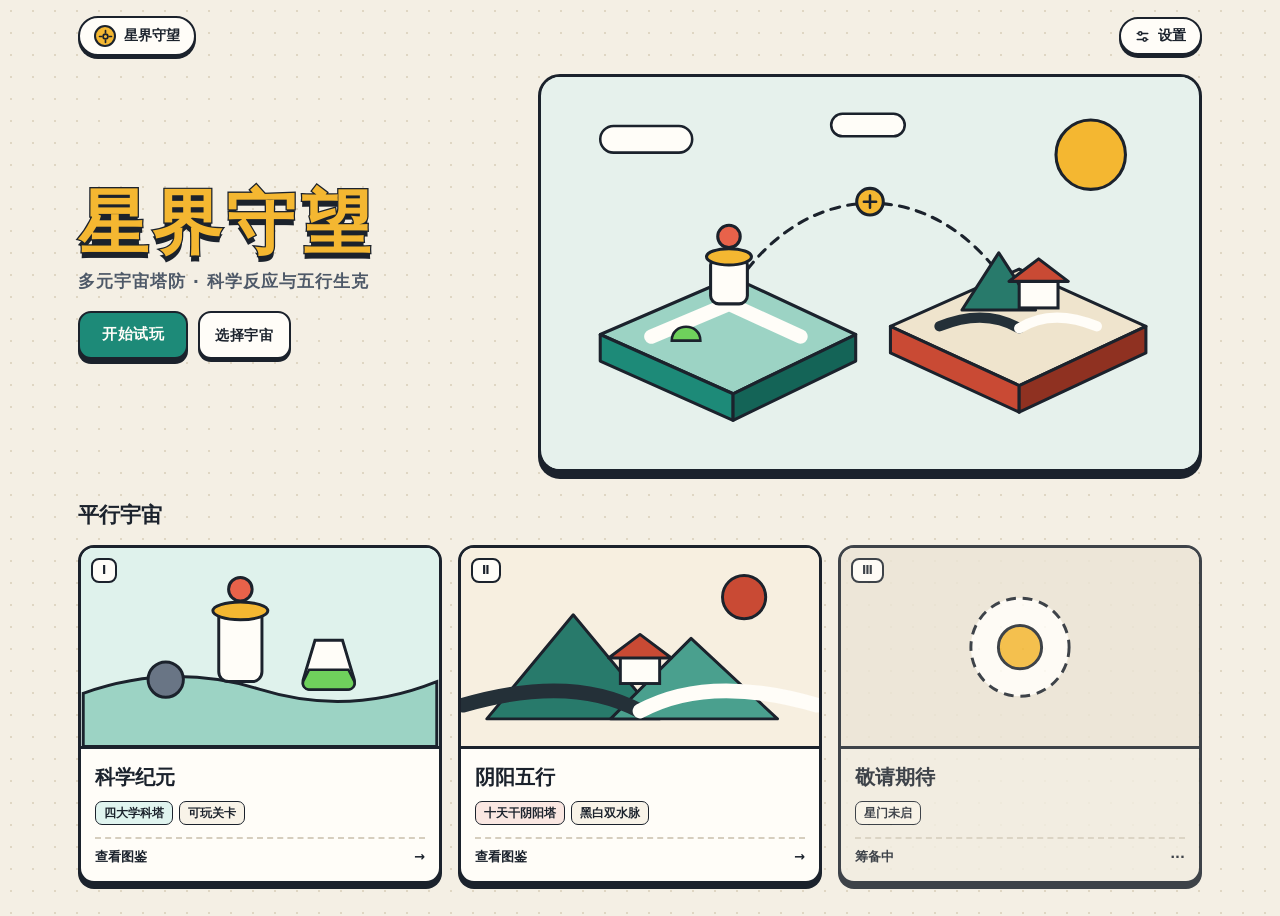
==== commit e2ff2c24: "移除 2.5D 魂系风格，统一第一章关卡与主页面明快手绘实验室画风并精简界面" ====
--- a/index.html
+++ b/index.html
@@ -104,7 +104,6 @@
         </span>
         <span>星界守望</span>
       </a>
-      <span class="crumb-cur">主页面 · 大厅</span>
     </div>
     <button class="pill-btn" id="settingsBtn">
       <svg viewBox="0 0 20 20" fill="none" stroke="currentColor" stroke-width="2" stroke-linecap="round" aria-hidden="true"><path d="M3 6h14M3 14h14"/><circle cx="7" cy="6" r="2.2" fill="#fffdf8"/><circle cx="13" cy="14" r="2.2" fill="#fffdf8"/></svg>
@@ -115,15 +114,11 @@
   <!-- 主封面区 -->
   <section class="hero">
     <div>
-      <div class="badge-row">
-        <span class="tag-badge">多元宇宙塔防</span>
-        <span class="tag-badge soft">第一章实机可玩</span>
-      </div>
       <h1 class="hero-logo">星界守望</h1>
-      <p class="hero-sub">跨学科反应 × 阴阳五行生克</p>
+      <p class="hero-sub">多元宇宙塔防 · 科学反应与五行生克</p>
       <div class="hero-cta">
-        <a class="btn-game teal" href="science-era.html">进入第一章实战 →</a>
-        <a class="btn-game ghost" href="#worlds">浏览平行宇宙</a>
+        <a class="btn-game teal" href="science-era.html">开始试玩</a>
+        <a class="btn-game ghost" href="#worlds">选择宇宙</a>
       </div>
     </div>
 
@@ -169,14 +164,13 @@
   <!-- 平行宇宙入口卡带（独立子页面导航） -->
   <section id="worlds">
     <div class="section-label">
-      <h2>选择平行宇宙</h2>
-      <span>点击进入对应独立子页面</span>
+      <h2>平行宇宙</h2>
     </div>
 
     <div class="world-cards">
       <a class="world-card" href="universe-science.html">
         <div class="world-banner" style="background:#dff2ec">
-          <span class="world-num">UNIVERSE I</span>
+          <span class="world-num">Ⅰ</span>
           <svg viewBox="0 0 360 202" fill="none">
             <rect width="360" height="202" fill="#dff2ec"/>
             <path d="M0 148 Q90 116 180 144 T360 136 L360 202 L0 202 Z" fill="#9cd3c4" stroke="#1b222c" stroke-width="3"/>
@@ -192,16 +186,15 @@
           <h3>科学纪元</h3>
           <div class="pill-list">
             <span class="mini-pill teal">四大学科塔</span>
-            <span class="mini-pill">动态沙盘</span>
-            <span class="mini-pill">2.5D 实战</span>
+            <span class="mini-pill">可玩关卡</span>
           </div>
-          <div class="world-go"><span>进入子页面</span><span>→</span></div>
+          <div class="world-go"><span>查看图鉴</span><span>→</span></div>
         </div>
       </a>
 
       <a class="world-card" href="universe-wuxing.html">
         <div class="world-banner" style="background:#f7efe0">
-          <span class="world-num">UNIVERSE II</span>
+          <span class="world-num">Ⅱ</span>
           <svg viewBox="0 0 360 202" fill="none">
             <rect width="360" height="202" fill="#f7efe0"/>
             <circle cx="286" cy="50" r="22" fill="#c94a34" stroke="#1b222c" stroke-width="3"/>
@@ -218,15 +211,14 @@
           <div class="pill-list">
             <span class="mini-pill red">十天干阴阳塔</span>
             <span class="mini-pill">黑白双水脉</span>
-            <span class="mini-pill">五行生克</span>
           </div>
-          <div class="world-go"><span>进入子页面</span><span>→</span></div>
+          <div class="world-go"><span>查看图鉴</span><span>→</span></div>
         </div>
       </a>
 
       <div class="world-card locked" aria-disabled="true">
         <div class="world-banner" style="background:#ebe4d6">
-          <span class="world-num">UNIVERSE III</span>
+          <span class="world-num">Ⅲ</span>
           <svg viewBox="0 0 360 202" fill="none">
             <rect width="360" height="202" fill="#ebe4d6"/>
             <circle cx="180" cy="101" r="50" fill="#fffdf8" stroke="#1b222c" stroke-width="3" stroke-dasharray="10 7"/>
